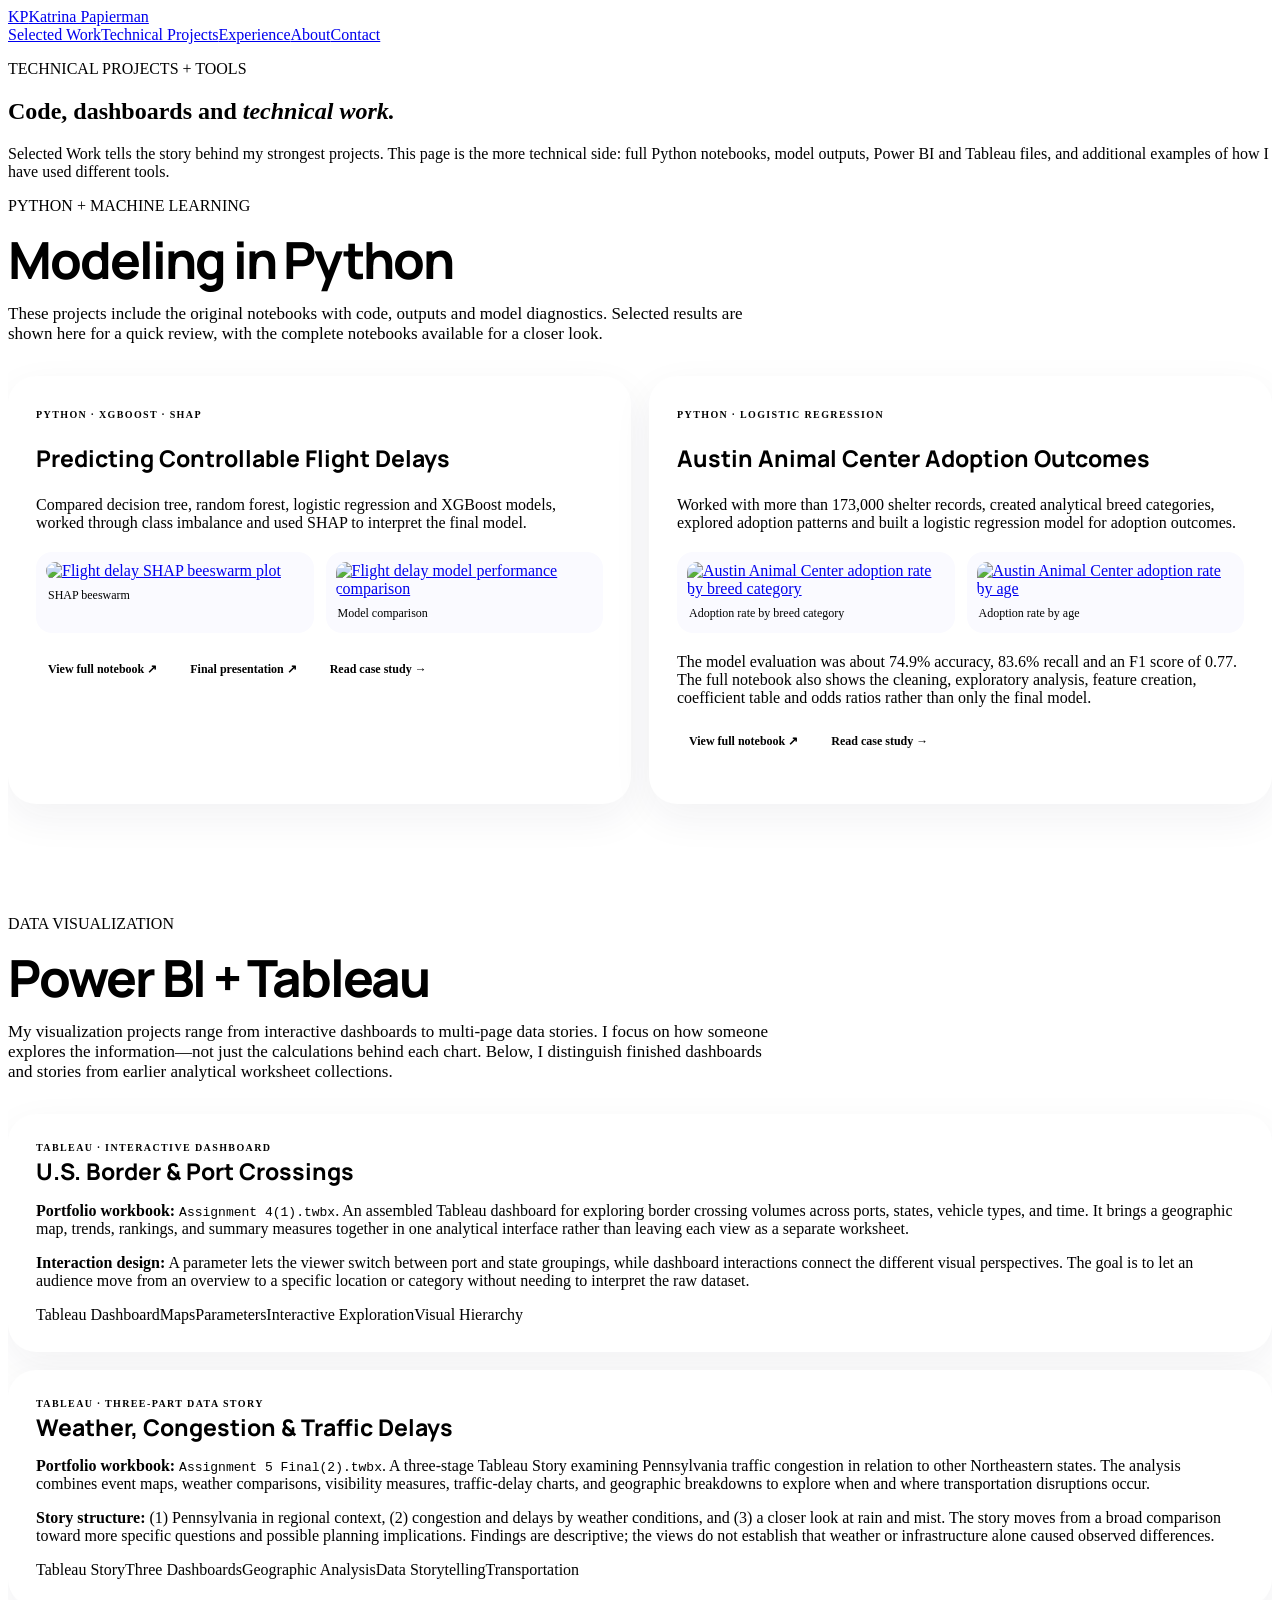
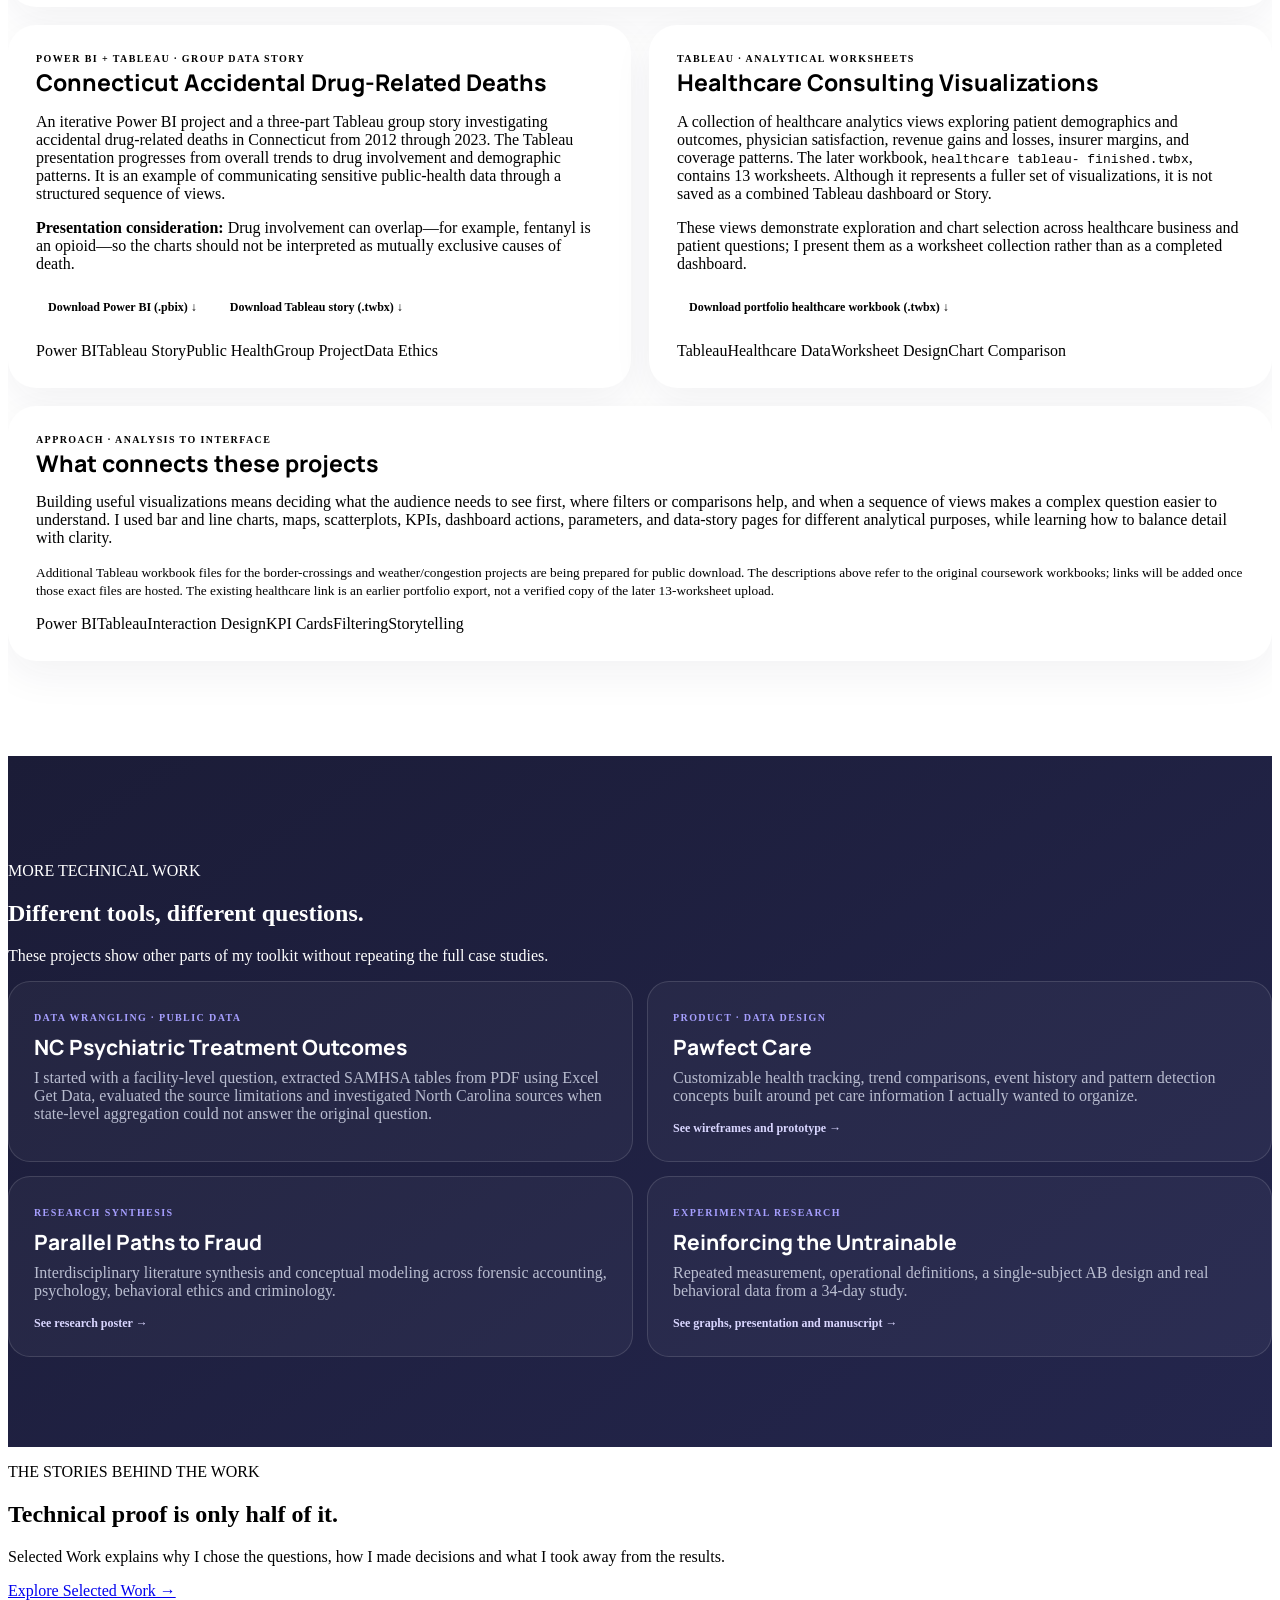
==== projects.html @ 0606dc3f "Expand Tableau project portfolio with accurate dashboard and story descriptions" ====
<!doctype html><html lang="en"><head><meta charset="utf-8"><meta name="viewport" content="width=device-width,initial-scale=1"><meta name="description" content="Technical projects, dashboards, notebooks and project artifacts by Katrina Papierman."><title>Technical Projects &amp; Tools | Katrina Papierman</title><link rel="preconnect" href="https://fonts.googleapis.com"><link rel="preconnect" href="https://fonts.gstatic.com" crossorigin><link href="https://fonts.googleapis.com/css2?family=DM+Sans:wght@400;500;600;700&family=Manrope:wght@500;600;700;800&display=swap" rel="stylesheet"><link rel="stylesheet" href="styles.css"><style>html,body{max-width:100%;overflow-x:hidden}.tool-showcase{padding:0 0 95px}.tool-intro{max-width:780px;margin-bottom:32px}.tool-intro h2{font:750 clamp(34px,4vw,52px)/1.1 'Manrope';letter-spacing:-.04em;margin:0 0 15px}.tool-intro>p:last-child{color:var(--muted);font-size:17px}.dashboard-grid,.code-grid{display:grid;grid-template-columns:repeat(2,minmax(0,1fr));gap:18px}.dashboard-project,.code-card{min-width:0;border:1px solid var(--line);border-radius:28px;padding:28px;background:#fff;box-shadow:0 14px 40px rgba(32,35,68,.06)}.dashboard-project.wide{grid-column:1/-1}.dashboard-head{display:flex;flex-direction:column;gap:5px}.dashboard-head span,.code-card>span{font-size:10px;letter-spacing:.14em;font-weight:800;color:var(--purple)}.dashboard-head b,.code-card h3{font:750 23px/1.2 'Manrope'}.dashboard-project>p,.code-card>p{color:var(--muted)}.source-links{display:flex;flex-wrap:wrap;gap:9px;margin:18px 0}.source-links a{font-size:12px;font-weight:700;text-decoration:none;color:var(--purple-dark);background:var(--lav);padding:9px 12px;border-radius:10px}.notebook-gallery{display:grid;grid-template-columns:repeat(2,minmax(0,1fr));gap:12px;margin:20px 0}.notebook-gallery figure{margin:0;border:1px solid var(--line);border-radius:16px;padding:10px;background:#fafaff;min-width:0}.notebook-gallery img{width:100%;height:auto;display:block;border-radius:10px}.notebook-gallery figcaption{font-size:12px;color:var(--muted);padding:8px 2px 2px}.projects-band{background:linear-gradient(145deg,#1b1c37,#24264d);color:white;padding:90px 0}.proof-grid{display:grid;grid-template-columns:repeat(2,minmax(0,1fr));gap:14px}.proof-card{display:block;color:white;text-decoration:none;border:1px solid rgba(255,255,255,.13);background:rgba(255,255,255,.04);border-radius:22px;padding:25px;transition:.2s}.proof-card:hover{transform:translateY(-3px);background:rgba(255,255,255,.07)}.proof-card>span{font-size:10px;letter-spacing:.14em;font-weight:800;color:#a69fff}.proof-card h3{font:750 21px 'Manrope';margin:8px 0}.proof-card p{color:#b9bdd0;margin:0 0 13px}.proof-card b{font-size:12px;color:#d9d6ff}@media(max-width:850px){.dashboard-grid,.code-grid,.proof-grid,.notebook-gallery{grid-template-columns:1fr}.dashboard-project.wide{grid-column:auto}}</style></head><body><header class="nav-wrap"><nav class="nav container"><a class="brand name-brand" href="index.html"><span class="brand-mark">KP</span><span class="brand-name">Katrina Papierman</span></a><div class="nav-links"><a href="work.html">Selected Work</a><a href="projects.html">Technical Projects</a><a href="experience.html">Experience</a><a href="index.html#about">About</a><a href="index.html#contact">Contact</a></div></nav></header><main><section class="page-hero container"><p class="eyebrow">TECHNICAL PROJECTS + TOOLS</p><h1>Code, dashboards and <em>technical work.</em></h1><p>Selected Work tells the story behind my strongest projects. This page is the more technical side: full Python notebooks, model outputs, Power BI and Tableau files, and additional examples of how I have used different tools.</p></section>
<section class="tool-showcase container"><div class="tool-intro"><p class="eyebrow">PYTHON + MACHINE LEARNING</p><h2>Modeling in Python</h2><p>These projects include the original notebooks with code, outputs and model diagnostics. Selected results are shown here for a quick review, with the complete notebooks available for a closer look.</p></div><div class="code-grid"><article class="code-card"><span>PYTHON · XGBOOST · SHAP</span><h3>Predicting Controllable Flight Delays</h3><p>Compared decision tree, random forest, logistic regression and XGBoost models, worked through class imbalance and used SHAP to interpret the final model.</p><div class="notebook-gallery"><figure><a href="assets/flight/flight-cell-68.png" target="_blank"><img src="assets/flight/flight-cell-68.png" alt="Flight delay SHAP beeswarm plot"></a><figcaption>SHAP beeswarm</figcaption></figure><figure><a href="assets/flight/flight-cell-60.png" target="_blank"><img src="assets/flight/flight-cell-60.png" alt="Flight delay model performance comparison"></a><figcaption>Model comparison</figcaption></figure></div><div class="source-links"><a href="https://github.com/kpapierman/kpapierman.github.io/blob/main/projects/notebooks/flight-delay-project.ipynb" target="_blank" rel="noopener">View full notebook ↗</a><a href="projects/reports/flight-delays-final-presentation.pdf" target="_blank">Final presentation ↗</a><a href="work.html#flight">Read case study →</a></div></article><article class="code-card"><span>PYTHON · LOGISTIC REGRESSION</span><h3>Austin Animal Center Adoption Outcomes</h3><p>Worked with more than 173,000 shelter records, created analytical breed categories, explored adoption patterns and built a logistic regression model for adoption outcomes.</p><div class="notebook-gallery"><figure><a href="assets/austin/austin-cell-35.png" target="_blank"><img src="assets/austin/austin-cell-35.png" alt="Austin Animal Center adoption rate by breed category"></a><figcaption>Adoption rate by breed category</figcaption></figure><figure><a href="assets/austin/austin-cell-41.png" target="_blank"><img src="assets/austin/austin-cell-41.png" alt="Austin Animal Center adoption rate by age"></a><figcaption>Adoption rate by age</figcaption></figure></div><p>The model evaluation was about 74.9% accuracy, 83.6% recall and an F1 score of 0.77. The full notebook also shows the cleaning, exploratory analysis, feature creation, coefficient table and odds ratios rather than only the final model.</p><div class="source-links"><a href="https://github.com/kpapierman/kpapierman.github.io/blob/main/projects/notebooks/austin-animal-center-adoption-outcomes.ipynb" target="_blank" rel="noopener">View full notebook ↗</a><a href="work.html#animals">Read case study →</a></div></article></div></section>
<section class="tool-showcase container" id="visualization"><div class="tool-intro"><p class="eyebrow">DATA VISUALIZATION</p><h2>Power BI + Tableau</h2><p>My visualization projects range from interactive dashboards to multi-page data stories. I focus on how someone explores the information—not just the calculations behind each chart. Below, I distinguish finished dashboards and stories from earlier analytical worksheet collections.</p></div><div class="dashboard-grid">
<article class="dashboard-project wide" id="border-crossings"><div class="dashboard-head"><span>TABLEAU · INTERACTIVE DASHBOARD</span><b>U.S. Border &amp; Port Crossings</b></div><p><strong>Portfolio workbook:</strong> <code>Assignment 4(1).twbx</code>. An assembled Tableau dashboard for exploring border crossing volumes across ports, states, vehicle types, and time. It brings a geographic map, trends, rankings, and summary measures together in one analytical interface rather than leaving each view as a separate worksheet.</p><p><strong>Interaction design:</strong> A parameter lets the viewer switch between port and state groupings, while dashboard interactions connect the different visual perspectives. The goal is to let an audience move from an overview to a specific location or category without needing to interpret the raw dataset.</p><div class="chips"><span>Tableau Dashboard</span><span>Maps</span><span>Parameters</span><span>Interactive Exploration</span><span>Visual Hierarchy</span></div></article>
<article class="dashboard-project wide" id="weather-congestion"><div class="dashboard-head"><span>TABLEAU · THREE-PART DATA STORY</span><b>Weather, Congestion &amp; Traffic Delays</b></div><p><strong>Portfolio workbook:</strong> <code>Assignment 5 Final(2).twbx</code>. A three-stage Tableau Story examining Pennsylvania traffic congestion in relation to other Northeastern states. The analysis combines event maps, weather comparisons, visibility measures, traffic-delay charts, and geographic breakdowns to explore when and where transportation disruptions occur.</p><p><strong>Story structure:</strong> (1) Pennsylvania in regional context, (2) congestion and delays by weather conditions, and (3) a closer look at rain and mist. The story moves from a broad comparison toward more specific questions and possible planning implications. Findings are descriptive; the views do not establish that weather or infrastructure alone caused observed differences.</p><div class="chips"><span>Tableau Story</span><span>Three Dashboards</span><span>Geographic Analysis</span><span>Data Storytelling</span><span>Transportation</span></div></article>
<article class="dashboard-project" id="connecticut-mortality"><div class="dashboard-head"><span>POWER BI + TABLEAU · GROUP DATA STORY</span><b>Connecticut Accidental Drug-Related Deaths</b></div><p>An iterative Power BI project and a three-part Tableau group story investigating accidental drug-related deaths in Connecticut from 2012 through 2023. The Tableau presentation progresses from overall trends to drug involvement and demographic patterns. It is an example of communicating sensitive public-health data through a structured sequence of views.</p><p><strong>Presentation consideration:</strong> Drug involvement can overlap—for example, fentanyl is an opioid—so the charts should not be interpreted as mutually exclusive causes of death.</p><div class="source-links"><a href="projects/dashboards/connecticut-drug-mortality-powerbi.pbix" download>Download Power BI (.pbix) ↓</a><a href="projects/dashboards/connecticut-drug-mortality-tableau.twbx" download>Download Tableau story (.twbx) ↓</a></div><div class="chips"><span>Power BI</span><span>Tableau Story</span><span>Public Health</span><span>Group Project</span><span>Data Ethics</span></div></article>
<article class="dashboard-project" id="healthcare-visualizations"><div class="dashboard-head"><span>TABLEAU · ANALYTICAL WORKSHEETS</span><b>Healthcare Consulting Visualizations</b></div><p>A collection of healthcare analytics views exploring patient demographics and outcomes, physician satisfaction, revenue gains and losses, insurer margins, and coverage patterns. The later workbook, <code>healthcare tableau- finished.twbx</code>, contains 13 worksheets. Although it represents a fuller set of visualizations, it is not saved as a combined Tableau dashboard or Story.</p><p>These views demonstrate exploration and chart selection across healthcare business and patient questions; I present them as a worksheet collection rather than as a completed dashboard.</p><div class="source-links"><a href="projects/dashboards/healthcare-consulting-tableau.twbx" download>Download portfolio healthcare workbook (.twbx) ↓</a></div><div class="chips"><span>Tableau</span><span>Healthcare Data</span><span>Worksheet Design</span><span>Chart Comparison</span></div></article>
<article class="dashboard-project wide"><div class="dashboard-head"><span>APPROACH · ANALYSIS TO INTERFACE</span><b>What connects these projects</b></div><p>Building useful visualizations means deciding what the audience needs to see first, where filters or comparisons help, and when a sequence of views makes a complex question easier to understand. I used bar and line charts, maps, scatterplots, KPIs, dashboard actions, parameters, and data-story pages for different analytical purposes, while learning how to balance detail with clarity.</p><p><small>Additional Tableau workbook files for the border-crossings and weather/congestion projects are being prepared for public download. The descriptions above refer to the original coursework workbooks; links will be added once those exact files are hosted. The existing healthcare link is an earlier portfolio export, not a verified copy of the later 13-worksheet upload.</small></p><div class="chips"><span>Power BI</span><span>Tableau</span><span>Interaction Design</span><span>KPI Cards</span><span>Filtering</span><span>Storytelling</span></div></article></div></section>
<section class="projects-band"><div class="container"><div class="section-heading light"><div><p class="eyebrow">MORE TECHNICAL WORK</p><h2>Different tools, different questions.</h2></div><p>These projects show other parts of my toolkit without repeating the full case studies.</p></div><div class="proof-grid"><article class="proof-card"><span>DATA WRANGLING · PUBLIC DATA</span><h3>NC Psychiatric Treatment Outcomes</h3><p>I started with a facility-level question, extracted SAMHSA tables from PDF using Excel Get Data, evaluated the source limitations and investigated North Carolina sources when state-level aggregation could not answer the original question.</p></article><a href="work.html#pawfect" class="proof-card"><span>PRODUCT · DATA DESIGN</span><h3>Pawfect Care</h3><p>Customizable health tracking, trend comparisons, event history and pattern detection concepts built around pet care information I actually wanted to organize.</p><b>See wireframes and prototype →</b></a><a href="work.html#fraud" class="proof-card"><span>RESEARCH SYNTHESIS</span><h3>Parallel Paths to Fraud</h3><p>Interdisciplinary literature synthesis and conceptual modeling across forensic accounting, psychology, behavioral ethics and criminology.</p><b>See research poster →</b></a><a href="work.html#cat" class="proof-card"><span>EXPERIMENTAL RESEARCH</span><h3>Reinforcing the Untrainable</h3><p>Repeated measurement, operational definitions, a single-subject AB design and real behavioral data from a 34-day study.</p><b>See graphs, presentation and manuscript →</b></a></div></div></section>
<section class="section container"><div class="section-heading"><div><p class="eyebrow">THE STORIES BEHIND THE WORK</p><h2>Technical proof is only half of it.</h2></div><p>Selected Work explains why I chose the questions, how I made decisions and what I took away from the results.</p></div><div class="center-action"><a class="button primary" href="work.html">Explore Selected Work →</a></div></section></main><footer><div class="container"><span>© 2026 Katrina Papierman</span><span><a href="index.html">Home</a> · <a href="work.html">Selected Work</a> · <a href="experience.html">Experience</a></span></div></footer></body></html>
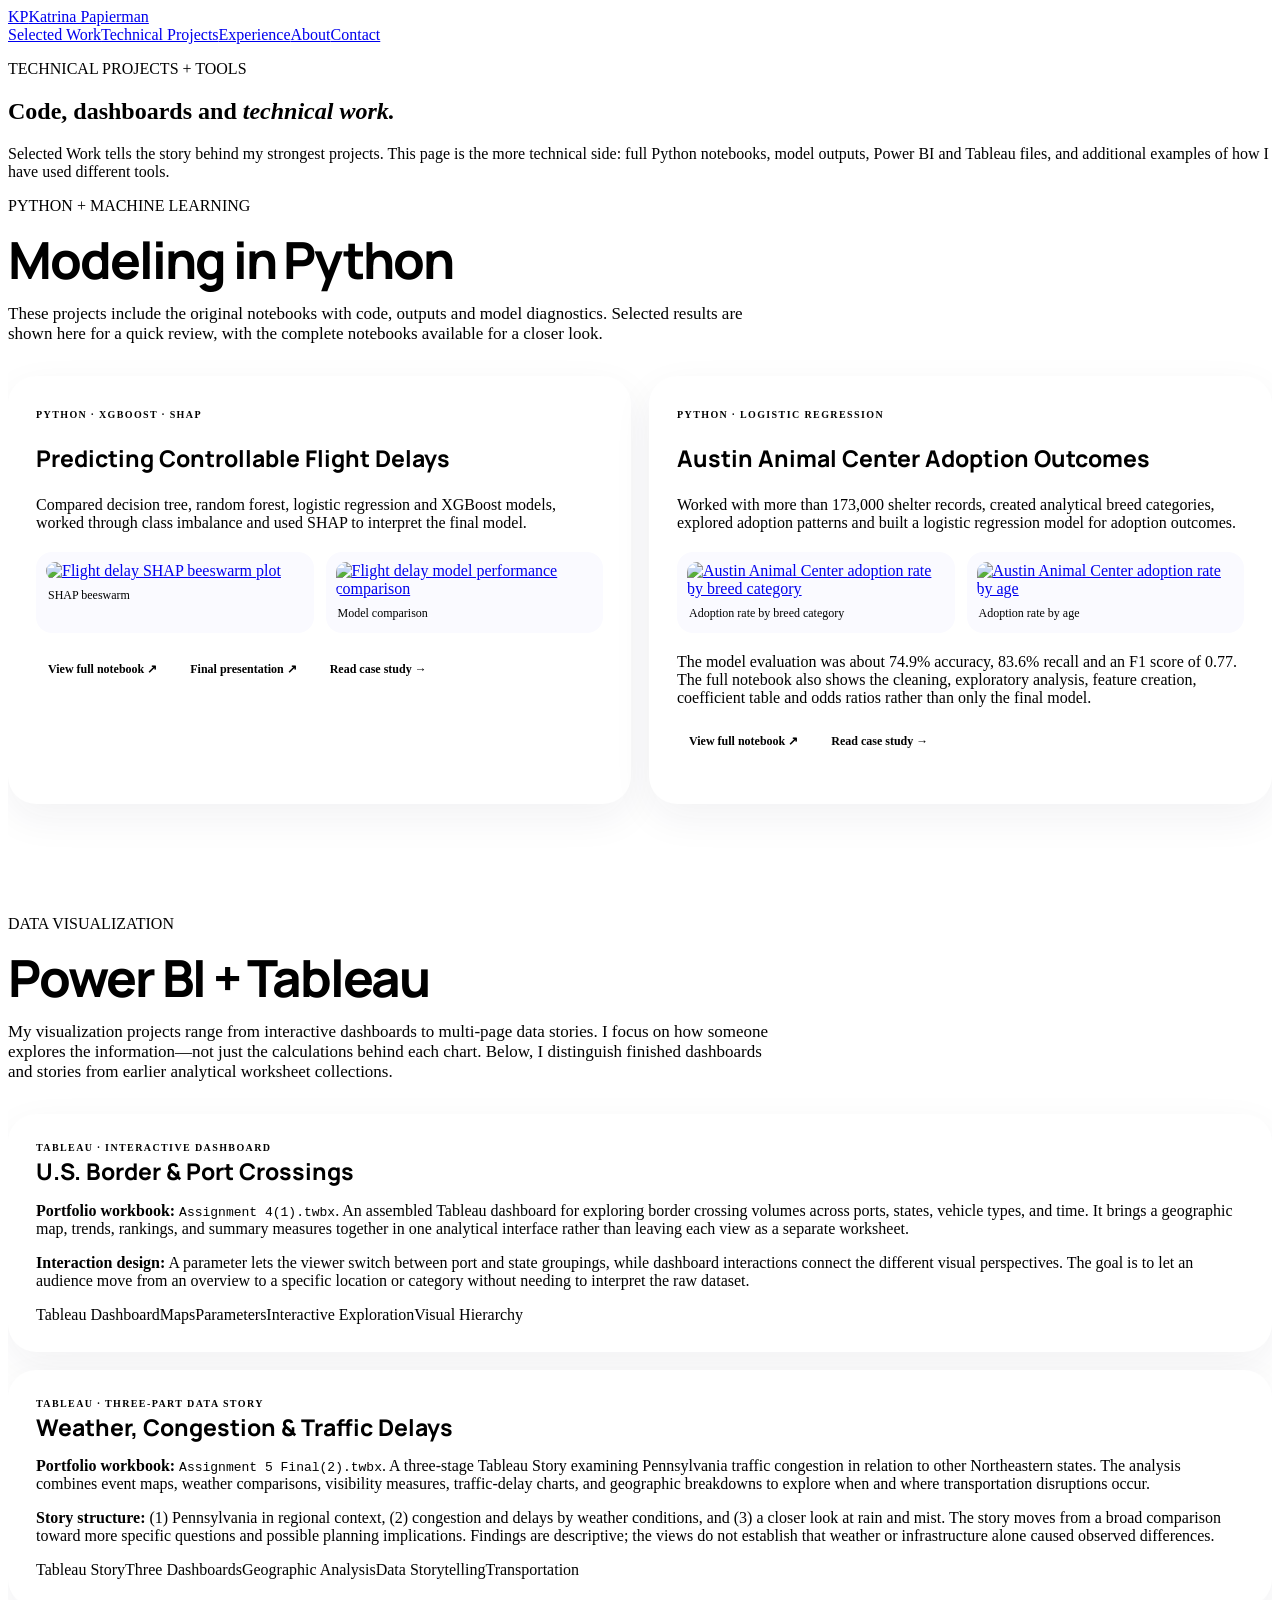
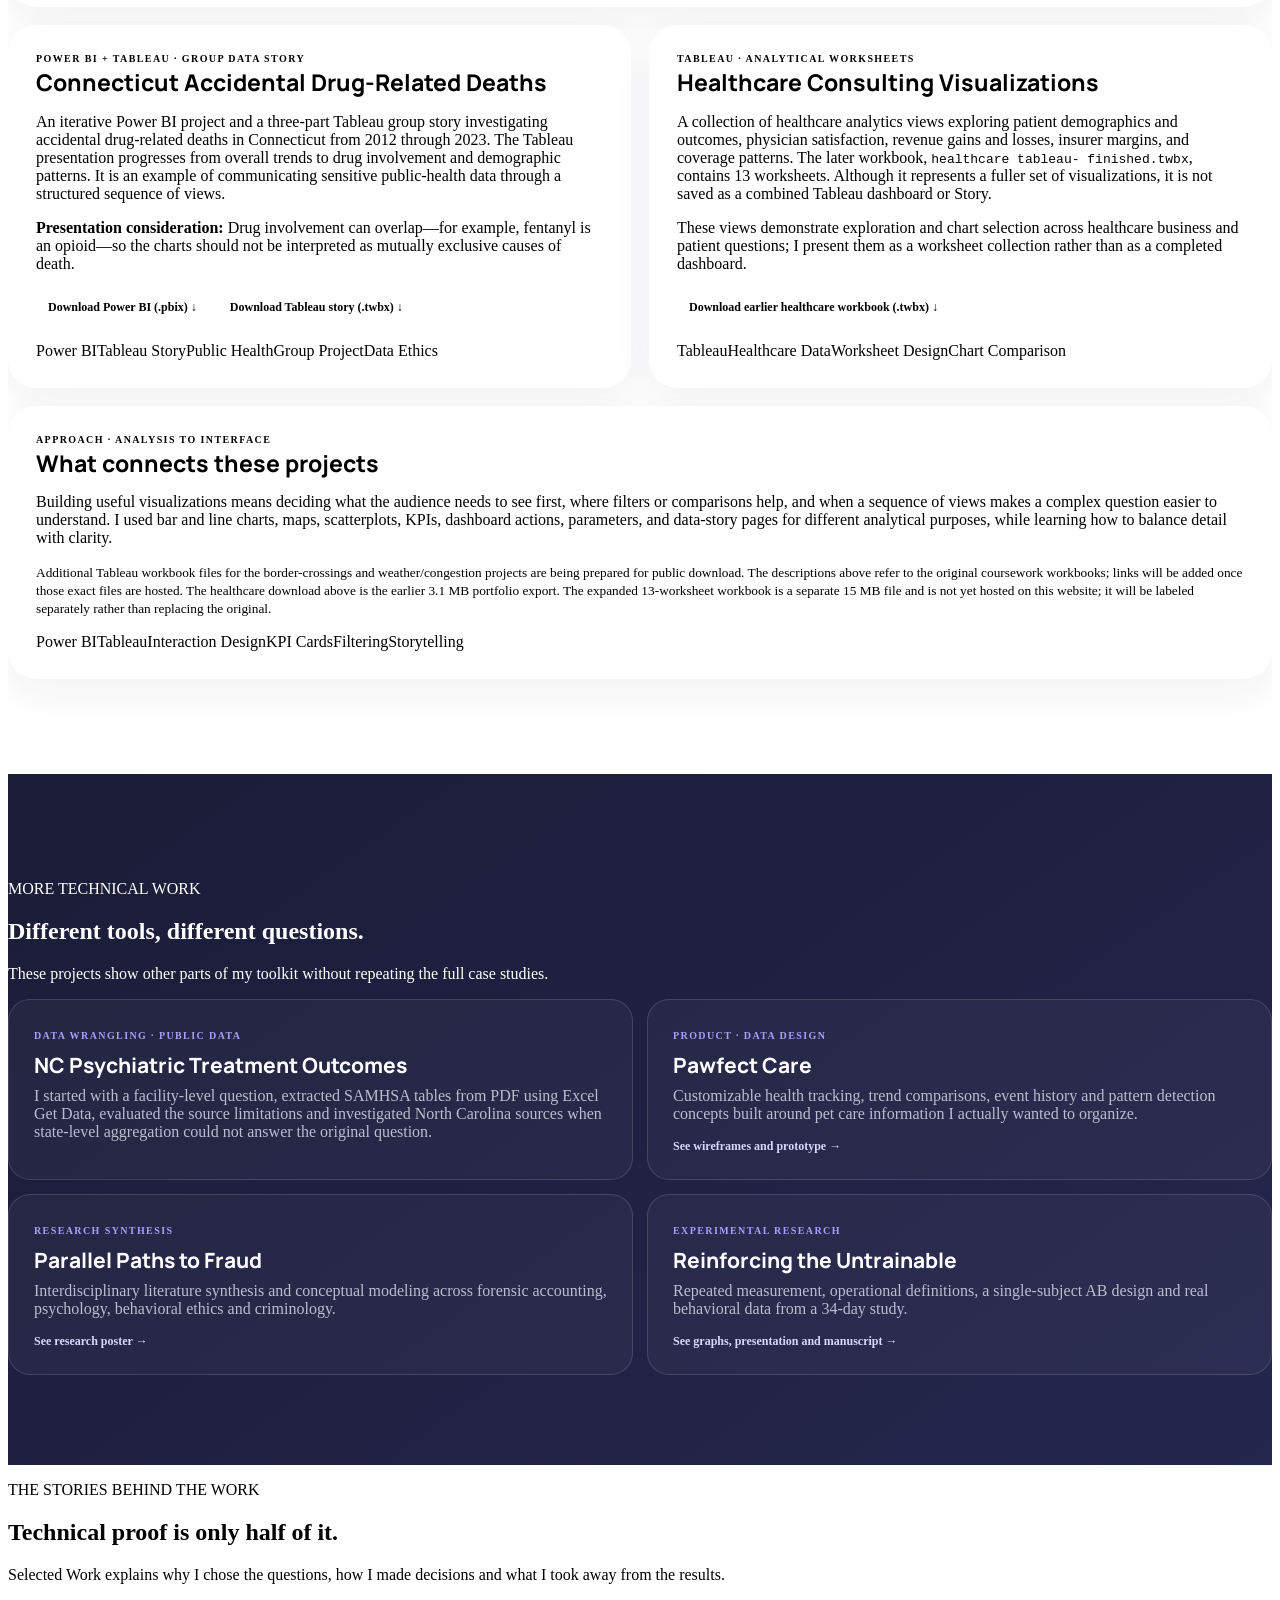
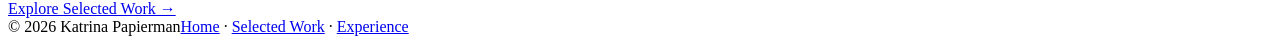
==== commit 613c428f: "Clarify existing and expanded healthcare workbook versions" ====
--- a/projects.html
+++ b/projects.html
@@ -4,7 +4,7 @@
 <article class="dashboard-project wide" id="border-crossings"><div class="dashboard-head"><span>TABLEAU · INTERACTIVE DASHBOARD</span><b>U.S. Border &amp; Port Crossings</b></div><p><strong>Portfolio workbook:</strong> <code>Assignment 4(1).twbx</code>. An assembled Tableau dashboard for exploring border crossing volumes across ports, states, vehicle types, and time. It brings a geographic map, trends, rankings, and summary measures together in one analytical interface rather than leaving each view as a separate worksheet.</p><p><strong>Interaction design:</strong> A parameter lets the viewer switch between port and state groupings, while dashboard interactions connect the different visual perspectives. The goal is to let an audience move from an overview to a specific location or category without needing to interpret the raw dataset.</p><div class="chips"><span>Tableau Dashboard</span><span>Maps</span><span>Parameters</span><span>Interactive Exploration</span><span>Visual Hierarchy</span></div></article>
 <article class="dashboard-project wide" id="weather-congestion"><div class="dashboard-head"><span>TABLEAU · THREE-PART DATA STORY</span><b>Weather, Congestion &amp; Traffic Delays</b></div><p><strong>Portfolio workbook:</strong> <code>Assignment 5 Final(2).twbx</code>. A three-stage Tableau Story examining Pennsylvania traffic congestion in relation to other Northeastern states. The analysis combines event maps, weather comparisons, visibility measures, traffic-delay charts, and geographic breakdowns to explore when and where transportation disruptions occur.</p><p><strong>Story structure:</strong> (1) Pennsylvania in regional context, (2) congestion and delays by weather conditions, and (3) a closer look at rain and mist. The story moves from a broad comparison toward more specific questions and possible planning implications. Findings are descriptive; the views do not establish that weather or infrastructure alone caused observed differences.</p><div class="chips"><span>Tableau Story</span><span>Three Dashboards</span><span>Geographic Analysis</span><span>Data Storytelling</span><span>Transportation</span></div></article>
 <article class="dashboard-project" id="connecticut-mortality"><div class="dashboard-head"><span>POWER BI + TABLEAU · GROUP DATA STORY</span><b>Connecticut Accidental Drug-Related Deaths</b></div><p>An iterative Power BI project and a three-part Tableau group story investigating accidental drug-related deaths in Connecticut from 2012 through 2023. The Tableau presentation progresses from overall trends to drug involvement and demographic patterns. It is an example of communicating sensitive public-health data through a structured sequence of views.</p><p><strong>Presentation consideration:</strong> Drug involvement can overlap—for example, fentanyl is an opioid—so the charts should not be interpreted as mutually exclusive causes of death.</p><div class="source-links"><a href="projects/dashboards/connecticut-drug-mortality-powerbi.pbix" download>Download Power BI (.pbix) ↓</a><a href="projects/dashboards/connecticut-drug-mortality-tableau.twbx" download>Download Tableau story (.twbx) ↓</a></div><div class="chips"><span>Power BI</span><span>Tableau Story</span><span>Public Health</span><span>Group Project</span><span>Data Ethics</span></div></article>
-<article class="dashboard-project" id="healthcare-visualizations"><div class="dashboard-head"><span>TABLEAU · ANALYTICAL WORKSHEETS</span><b>Healthcare Consulting Visualizations</b></div><p>A collection of healthcare analytics views exploring patient demographics and outcomes, physician satisfaction, revenue gains and losses, insurer margins, and coverage patterns. The later workbook, <code>healthcare tableau- finished.twbx</code>, contains 13 worksheets. Although it represents a fuller set of visualizations, it is not saved as a combined Tableau dashboard or Story.</p><p>These views demonstrate exploration and chart selection across healthcare business and patient questions; I present them as a worksheet collection rather than as a completed dashboard.</p><div class="source-links"><a href="projects/dashboards/healthcare-consulting-tableau.twbx" download>Download portfolio healthcare workbook (.twbx) ↓</a></div><div class="chips"><span>Tableau</span><span>Healthcare Data</span><span>Worksheet Design</span><span>Chart Comparison</span></div></article>
-<article class="dashboard-project wide"><div class="dashboard-head"><span>APPROACH · ANALYSIS TO INTERFACE</span><b>What connects these projects</b></div><p>Building useful visualizations means deciding what the audience needs to see first, where filters or comparisons help, and when a sequence of views makes a complex question easier to understand. I used bar and line charts, maps, scatterplots, KPIs, dashboard actions, parameters, and data-story pages for different analytical purposes, while learning how to balance detail with clarity.</p><p><small>Additional Tableau workbook files for the border-crossings and weather/congestion projects are being prepared for public download. The descriptions above refer to the original coursework workbooks; links will be added once those exact files are hosted. The existing healthcare link is an earlier portfolio export, not a verified copy of the later 13-worksheet upload.</small></p><div class="chips"><span>Power BI</span><span>Tableau</span><span>Interaction Design</span><span>KPI Cards</span><span>Filtering</span><span>Storytelling</span></div></article></div></section>
+<article class="dashboard-project" id="healthcare-visualizations"><div class="dashboard-head"><span>TABLEAU · ANALYTICAL WORKSHEETS</span><b>Healthcare Consulting Visualizations</b></div><p>A collection of healthcare analytics views exploring patient demographics and outcomes, physician satisfaction, revenue gains and losses, insurer margins, and coverage patterns. The later workbook, <code>healthcare tableau- finished.twbx</code>, contains 13 worksheets. Although it represents a fuller set of visualizations, it is not saved as a combined Tableau dashboard or Story.</p><p>These views demonstrate exploration and chart selection across healthcare business and patient questions; I present them as a worksheet collection rather than as a completed dashboard.</p><div class="source-links"><a href="projects/dashboards/healthcare-consulting-tableau.twbx" download>Download earlier healthcare workbook (.twbx) ↓</a></div><div class="chips"><span>Tableau</span><span>Healthcare Data</span><span>Worksheet Design</span><span>Chart Comparison</span></div></article>
+<article class="dashboard-project wide"><div class="dashboard-head"><span>APPROACH · ANALYSIS TO INTERFACE</span><b>What connects these projects</b></div><p>Building useful visualizations means deciding what the audience needs to see first, where filters or comparisons help, and when a sequence of views makes a complex question easier to understand. I used bar and line charts, maps, scatterplots, KPIs, dashboard actions, parameters, and data-story pages for different analytical purposes, while learning how to balance detail with clarity.</p><p><small>Additional Tableau workbook files for the border-crossings and weather/congestion projects are being prepared for public download. The descriptions above refer to the original coursework workbooks; links will be added once those exact files are hosted. The healthcare download above is the earlier 3.1 MB portfolio export. The expanded 13-worksheet workbook is a separate 15 MB file and is not yet hosted on this website; it will be labeled separately rather than replacing the original.</small></p><div class="chips"><span>Power BI</span><span>Tableau</span><span>Interaction Design</span><span>KPI Cards</span><span>Filtering</span><span>Storytelling</span></div></article></div></section>
 <section class="projects-band"><div class="container"><div class="section-heading light"><div><p class="eyebrow">MORE TECHNICAL WORK</p><h2>Different tools, different questions.</h2></div><p>These projects show other parts of my toolkit without repeating the full case studies.</p></div><div class="proof-grid"><article class="proof-card"><span>DATA WRANGLING · PUBLIC DATA</span><h3>NC Psychiatric Treatment Outcomes</h3><p>I started with a facility-level question, extracted SAMHSA tables from PDF using Excel Get Data, evaluated the source limitations and investigated North Carolina sources when state-level aggregation could not answer the original question.</p></article><a href="work.html#pawfect" class="proof-card"><span>PRODUCT · DATA DESIGN</span><h3>Pawfect Care</h3><p>Customizable health tracking, trend comparisons, event history and pattern detection concepts built around pet care information I actually wanted to organize.</p><b>See wireframes and prototype →</b></a><a href="work.html#fraud" class="proof-card"><span>RESEARCH SYNTHESIS</span><h3>Parallel Paths to Fraud</h3><p>Interdisciplinary literature synthesis and conceptual modeling across forensic accounting, psychology, behavioral ethics and criminology.</p><b>See research poster →</b></a><a href="work.html#cat" class="proof-card"><span>EXPERIMENTAL RESEARCH</span><h3>Reinforcing the Untrainable</h3><p>Repeated measurement, operational definitions, a single-subject AB design and real behavioral data from a 34-day study.</p><b>See graphs, presentation and manuscript →</b></a></div></div></section>
 <section class="section container"><div class="section-heading"><div><p class="eyebrow">THE STORIES BEHIND THE WORK</p><h2>Technical proof is only half of it.</h2></div><p>Selected Work explains why I chose the questions, how I made decisions and what I took away from the results.</p></div><div class="center-action"><a class="button primary" href="work.html">Explore Selected Work →</a></div></section></main><footer><div class="container"><span>© 2026 Katrina Papierman</span><span><a href="index.html">Home</a> · <a href="work.html">Selected Work</a> · <a href="experience.html">Experience</a></span></div></footer></body></html>
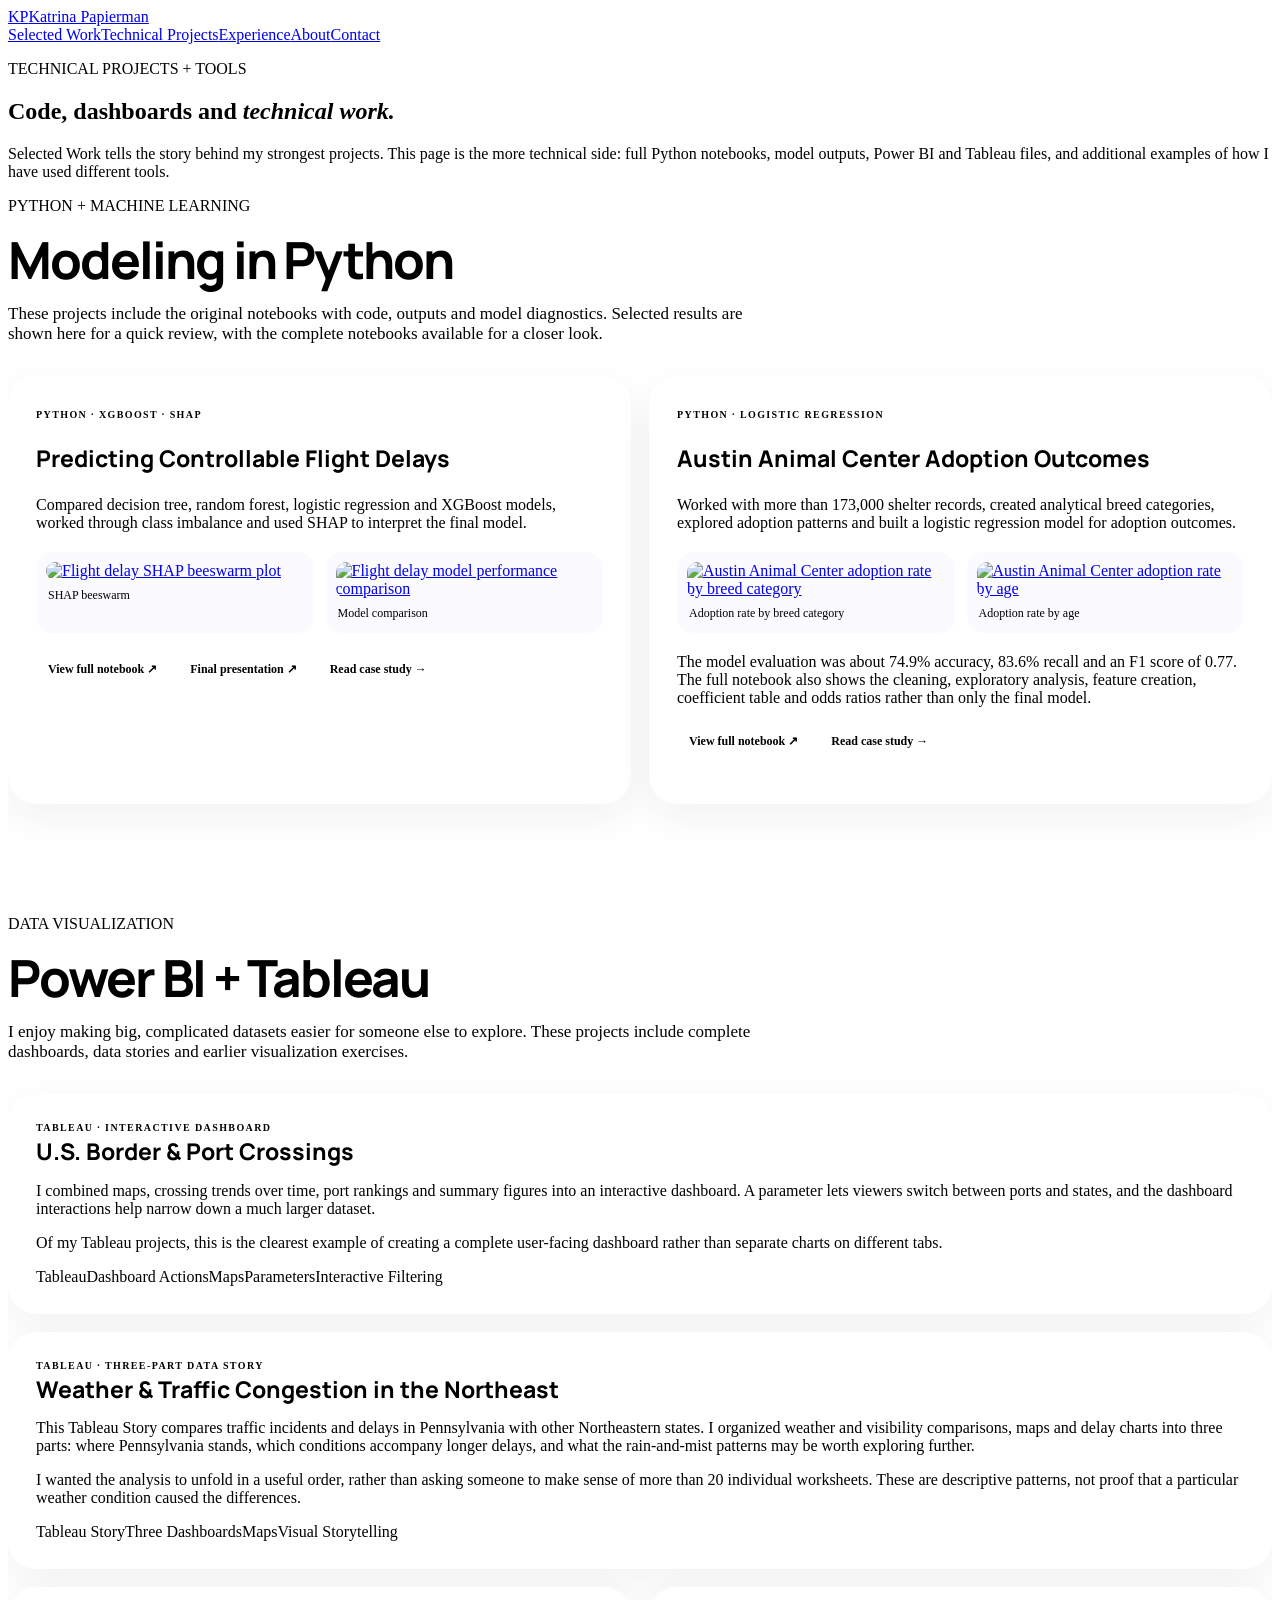
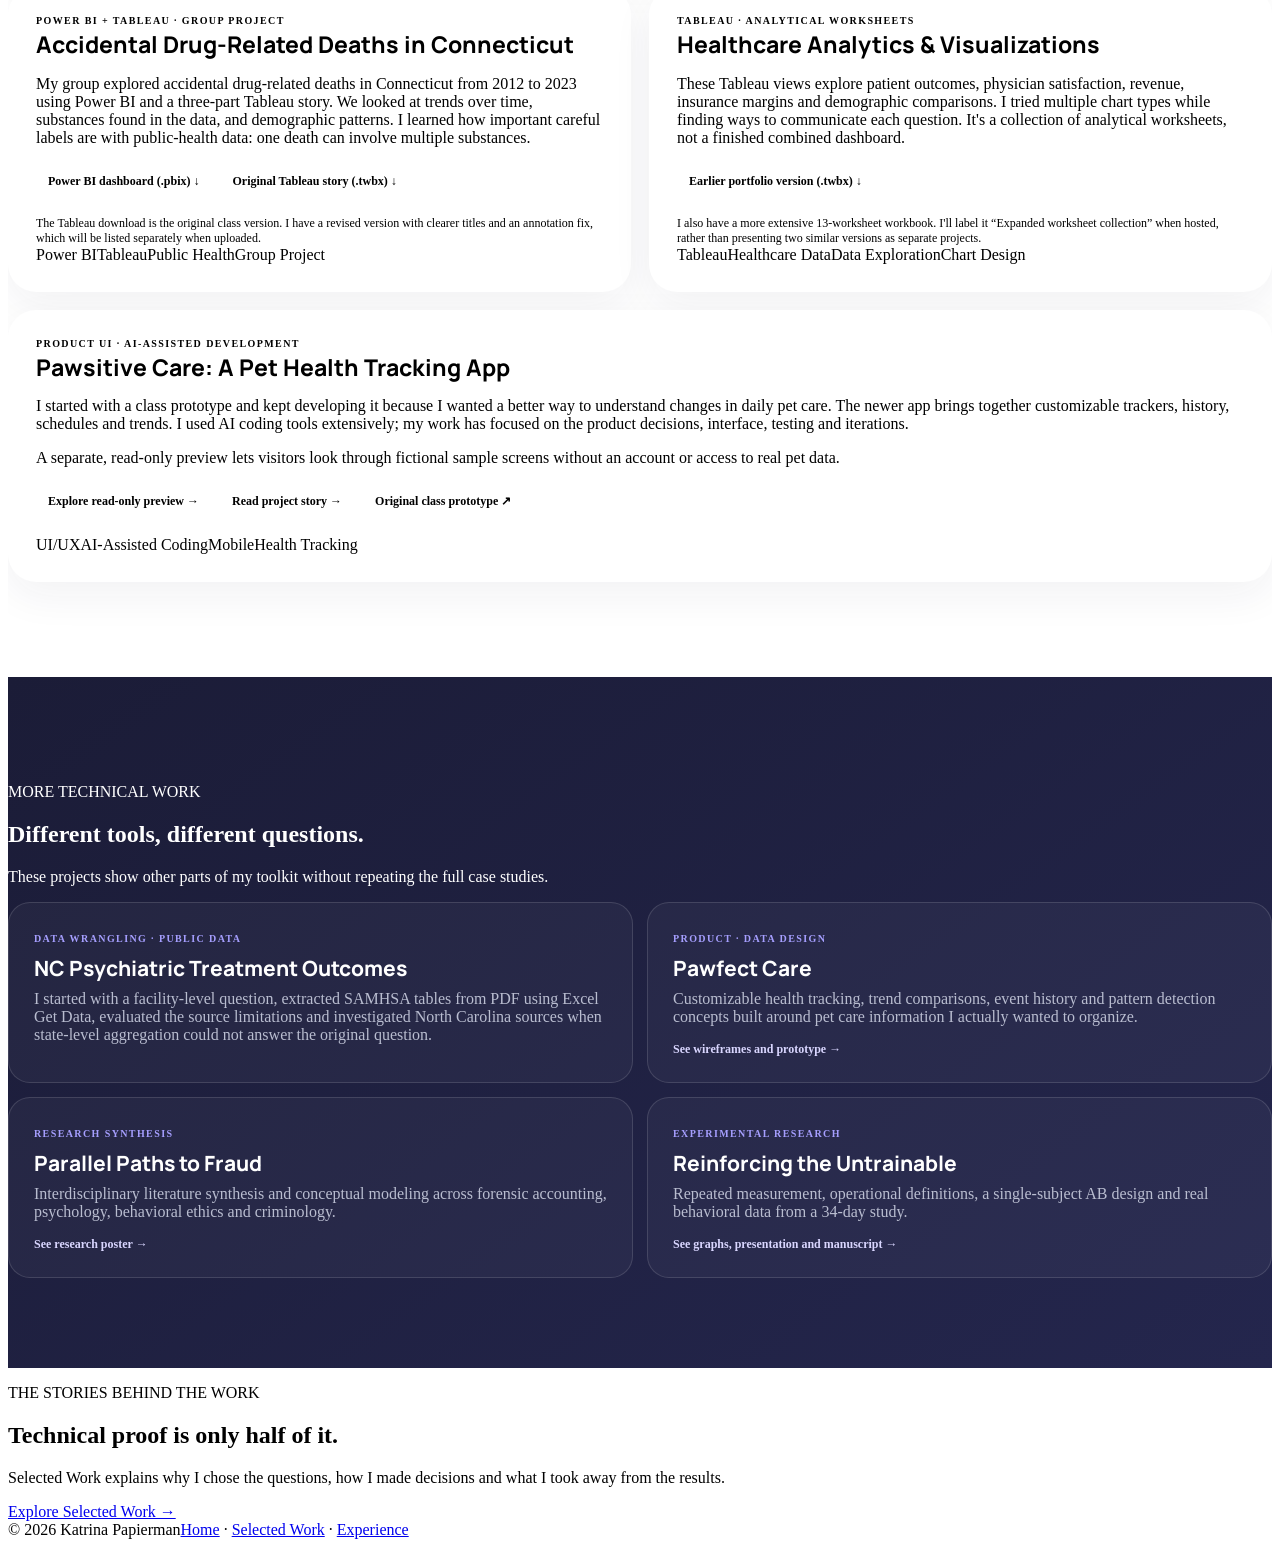
==== commit 45344cd6: "Rewrite Tableau project descriptions and use verified portfolio links" ====
--- a/projects.html
+++ b/projects.html
@@ -1,10 +1,13 @@
-<!doctype html><html lang="en"><head><meta charset="utf-8"><meta name="viewport" content="width=device-width,initial-scale=1"><meta name="description" content="Technical projects, dashboards, notebooks and project artifacts by Katrina Papierman."><title>Technical Projects &amp; Tools | Katrina Papierman</title><link rel="preconnect" href="https://fonts.googleapis.com"><link rel="preconnect" href="https://fonts.gstatic.com" crossorigin><link href="https://fonts.googleapis.com/css2?family=DM+Sans:wght@400;500;600;700&family=Manrope:wght@500;600;700;800&display=swap" rel="stylesheet"><link rel="stylesheet" href="styles.css"><style>html,body{max-width:100%;overflow-x:hidden}.tool-showcase{padding:0 0 95px}.tool-intro{max-width:780px;margin-bottom:32px}.tool-intro h2{font:750 clamp(34px,4vw,52px)/1.1 'Manrope';letter-spacing:-.04em;margin:0 0 15px}.tool-intro>p:last-child{color:var(--muted);font-size:17px}.dashboard-grid,.code-grid{display:grid;grid-template-columns:repeat(2,minmax(0,1fr));gap:18px}.dashboard-project,.code-card{min-width:0;border:1px solid var(--line);border-radius:28px;padding:28px;background:#fff;box-shadow:0 14px 40px rgba(32,35,68,.06)}.dashboard-project.wide{grid-column:1/-1}.dashboard-head{display:flex;flex-direction:column;gap:5px}.dashboard-head span,.code-card>span{font-size:10px;letter-spacing:.14em;font-weight:800;color:var(--purple)}.dashboard-head b,.code-card h3{font:750 23px/1.2 'Manrope'}.dashboard-project>p,.code-card>p{color:var(--muted)}.source-links{display:flex;flex-wrap:wrap;gap:9px;margin:18px 0}.source-links a{font-size:12px;font-weight:700;text-decoration:none;color:var(--purple-dark);background:var(--lav);padding:9px 12px;border-radius:10px}.notebook-gallery{display:grid;grid-template-columns:repeat(2,minmax(0,1fr));gap:12px;margin:20px 0}.notebook-gallery figure{margin:0;border:1px solid var(--line);border-radius:16px;padding:10px;background:#fafaff;min-width:0}.notebook-gallery img{width:100%;height:auto;display:block;border-radius:10px}.notebook-gallery figcaption{font-size:12px;color:var(--muted);padding:8px 2px 2px}.projects-band{background:linear-gradient(145deg,#1b1c37,#24264d);color:white;padding:90px 0}.proof-grid{display:grid;grid-template-columns:repeat(2,minmax(0,1fr));gap:14px}.proof-card{display:block;color:white;text-decoration:none;border:1px solid rgba(255,255,255,.13);background:rgba(255,255,255,.04);border-radius:22px;padding:25px;transition:.2s}.proof-card:hover{transform:translateY(-3px);background:rgba(255,255,255,.07)}.proof-card>span{font-size:10px;letter-spacing:.14em;font-weight:800;color:#a69fff}.proof-card h3{font:750 21px 'Manrope';margin:8px 0}.proof-card p{color:#b9bdd0;margin:0 0 13px}.proof-card b{font-size:12px;color:#d9d6ff}@media(max-width:850px){.dashboard-grid,.code-grid,.proof-grid,.notebook-gallery{grid-template-columns:1fr}.dashboard-project.wide{grid-column:auto}}</style></head><body><header class="nav-wrap"><nav class="nav container"><a class="brand name-brand" href="index.html"><span class="brand-mark">KP</span><span class="brand-name">Katrina Papierman</span></a><div class="nav-links"><a href="work.html">Selected Work</a><a href="projects.html">Technical Projects</a><a href="experience.html">Experience</a><a href="index.html#about">About</a><a href="index.html#contact">Contact</a></div></nav></header><main><section class="page-hero container"><p class="eyebrow">TECHNICAL PROJECTS + TOOLS</p><h1>Code, dashboards and <em>technical work.</em></h1><p>Selected Work tells the story behind my strongest projects. This page is the more technical side: full Python notebooks, model outputs, Power BI and Tableau files, and additional examples of how I have used different tools.</p></section>
+<!doctype html><html lang="en"><head><meta charset="utf-8"><meta name="viewport" content="width=device-width,initial-scale=1"><meta name="description" content="Technical projects, dashboards, notebooks and project artifacts by Katrina Papierman."><title>Technical Projects &amp; Tools | Katrina Papierman</title><link rel="preconnect" href="https://fonts.googleapis.com"><link rel="preconnect" href="https://fonts.gstatic.com" crossorigin><link href="https://fonts.googleapis.com/css2?family=DM+Sans:wght@400;500;600;700&family=Manrope:wght@500;600;700;800&display=swap" rel="stylesheet"><link rel="stylesheet" href="styles.css"><style>html,body{max-width:100%;overflow-x:hidden}.tool-showcase{padding:0 0 95px}.tool-intro{max-width:780px;margin-bottom:32px}.tool-intro h2{font:750 clamp(34px,4vw,52px)/1.1 'Manrope';letter-spacing:-.04em;margin:0 0 15px}.tool-intro>p:last-child{color:var(--muted);font-size:17px}.dashboard-grid,.code-grid{display:grid;grid-template-columns:repeat(2,minmax(0,1fr));gap:18px}.dashboard-project,.code-card{min-width:0;border:1px solid var(--line);border-radius:28px;padding:28px;background:#fff;box-shadow:0 14px 40px rgba(32,35,68,.06)}.dashboard-project.wide{grid-column:1/-1}.dashboard-head{display:flex;flex-direction:column;gap:5px}.dashboard-head span,.code-card>span{font-size:10px;letter-spacing:.14em;font-weight:800;color:var(--purple)}.dashboard-head b,.code-card h3{font:750 23px/1.2 'Manrope'}.dashboard-project>p,.code-card>p{color:var(--muted)}.dashboard-project .file-note{font-size:12px;margin:8px 0 0}.source-links{display:flex;flex-wrap:wrap;gap:9px;margin:18px 0}.source-links a{font-size:12px;font-weight:700;text-decoration:none;color:var(--purple-dark);background:var(--lav);padding:9px 12px;border-radius:10px}.notebook-gallery{display:grid;grid-template-columns:repeat(2,minmax(0,1fr));gap:12px;margin:20px 0}.notebook-gallery figure{margin:0;border:1px solid var(--line);border-radius:16px;padding:10px;background:#fafaff;min-width:0}.notebook-gallery img{width:100%;height:auto;display:block;border-radius:10px}.notebook-gallery figcaption{font-size:12px;color:var(--muted);padding:8px 2px 2px}.projects-band{background:linear-gradient(145deg,#1b1c37,#24264d);color:white;padding:90px 0}.proof-grid{display:grid;grid-template-columns:repeat(2,minmax(0,1fr));gap:14px}.proof-card{display:block;color:white;text-decoration:none;border:1px solid rgba(255,255,255,.13);background:rgba(255,255,255,.04);border-radius:22px;padding:25px;transition:.2s}.proof-card:hover{transform:translateY(-3px);background:rgba(255,255,255,.07)}.proof-card>span{font-size:10px;letter-spacing:.14em;font-weight:800;color:#a69fff}.proof-card h3{font:750 21px 'Manrope';margin:8px 0}.proof-card p{color:#b9bdd0;margin:0 0 13px}.proof-card b{font-size:12px;color:#d9d6ff}@media(max-width:850px){.dashboard-grid,.code-grid,.proof-grid,.notebook-gallery{grid-template-columns:1fr}.dashboard-project.wide{grid-column:auto}}</style></head><body><header class="nav-wrap"><nav class="nav container"><a class="brand name-brand" href="index.html"><span class="brand-mark">KP</span><span class="brand-name">Katrina Papierman</span></a><div class="nav-links"><a href="work.html">Selected Work</a><a href="projects.html">Technical Projects</a><a href="experience.html">Experience</a><a href="index.html#about">About</a><a href="index.html#contact">Contact</a></div></nav></header><main><section class="page-hero container"><p class="eyebrow">TECHNICAL PROJECTS + TOOLS</p><h1>Code, dashboards and <em>technical work.</em></h1><p>Selected Work tells the story behind my strongest projects. This page is the more technical side: full Python notebooks, model outputs, Power BI and Tableau files, and additional examples of how I have used different tools.</p></section>
 <section class="tool-showcase container"><div class="tool-intro"><p class="eyebrow">PYTHON + MACHINE LEARNING</p><h2>Modeling in Python</h2><p>These projects include the original notebooks with code, outputs and model diagnostics. Selected results are shown here for a quick review, with the complete notebooks available for a closer look.</p></div><div class="code-grid"><article class="code-card"><span>PYTHON · XGBOOST · SHAP</span><h3>Predicting Controllable Flight Delays</h3><p>Compared decision tree, random forest, logistic regression and XGBoost models, worked through class imbalance and used SHAP to interpret the final model.</p><div class="notebook-gallery"><figure><a href="assets/flight/flight-cell-68.png" target="_blank"><img src="assets/flight/flight-cell-68.png" alt="Flight delay SHAP beeswarm plot"></a><figcaption>SHAP beeswarm</figcaption></figure><figure><a href="assets/flight/flight-cell-60.png" target="_blank"><img src="assets/flight/flight-cell-60.png" alt="Flight delay model performance comparison"></a><figcaption>Model comparison</figcaption></figure></div><div class="source-links"><a href="https://github.com/kpapierman/kpapierman.github.io/blob/main/projects/notebooks/flight-delay-project.ipynb" target="_blank" rel="noopener">View full notebook ↗</a><a href="projects/reports/flight-delays-final-presentation.pdf" target="_blank">Final presentation ↗</a><a href="work.html#flight">Read case study →</a></div></article><article class="code-card"><span>PYTHON · LOGISTIC REGRESSION</span><h3>Austin Animal Center Adoption Outcomes</h3><p>Worked with more than 173,000 shelter records, created analytical breed categories, explored adoption patterns and built a logistic regression model for adoption outcomes.</p><div class="notebook-gallery"><figure><a href="assets/austin/austin-cell-35.png" target="_blank"><img src="assets/austin/austin-cell-35.png" alt="Austin Animal Center adoption rate by breed category"></a><figcaption>Adoption rate by breed category</figcaption></figure><figure><a href="assets/austin/austin-cell-41.png" target="_blank"><img src="assets/austin/austin-cell-41.png" alt="Austin Animal Center adoption rate by age"></a><figcaption>Adoption rate by age</figcaption></figure></div><p>The model evaluation was about 74.9% accuracy, 83.6% recall and an F1 score of 0.77. The full notebook also shows the cleaning, exploratory analysis, feature creation, coefficient table and odds ratios rather than only the final model.</p><div class="source-links"><a href="https://github.com/kpapierman/kpapierman.github.io/blob/main/projects/notebooks/austin-animal-center-adoption-outcomes.ipynb" target="_blank" rel="noopener">View full notebook ↗</a><a href="work.html#animals">Read case study →</a></div></article></div></section>
-<section class="tool-showcase container" id="visualization"><div class="tool-intro"><p class="eyebrow">DATA VISUALIZATION</p><h2>Power BI + Tableau</h2><p>My visualization projects range from interactive dashboards to multi-page data stories. I focus on how someone explores the information—not just the calculations behind each chart. Below, I distinguish finished dashboards and stories from earlier analytical worksheet collections.</p></div><div class="dashboard-grid">
-<article class="dashboard-project wide" id="border-crossings"><div class="dashboard-head"><span>TABLEAU · INTERACTIVE DASHBOARD</span><b>U.S. Border &amp; Port Crossings</b></div><p><strong>Portfolio workbook:</strong> <code>Assignment 4(1).twbx</code>. An assembled Tableau dashboard for exploring border crossing volumes across ports, states, vehicle types, and time. It brings a geographic map, trends, rankings, and summary measures together in one analytical interface rather than leaving each view as a separate worksheet.</p><p><strong>Interaction design:</strong> A parameter lets the viewer switch between port and state groupings, while dashboard interactions connect the different visual perspectives. The goal is to let an audience move from an overview to a specific location or category without needing to interpret the raw dataset.</p><div class="chips"><span>Tableau Dashboard</span><span>Maps</span><span>Parameters</span><span>Interactive Exploration</span><span>Visual Hierarchy</span></div></article>
-<article class="dashboard-project wide" id="weather-congestion"><div class="dashboard-head"><span>TABLEAU · THREE-PART DATA STORY</span><b>Weather, Congestion &amp; Traffic Delays</b></div><p><strong>Portfolio workbook:</strong> <code>Assignment 5 Final(2).twbx</code>. A three-stage Tableau Story examining Pennsylvania traffic congestion in relation to other Northeastern states. The analysis combines event maps, weather comparisons, visibility measures, traffic-delay charts, and geographic breakdowns to explore when and where transportation disruptions occur.</p><p><strong>Story structure:</strong> (1) Pennsylvania in regional context, (2) congestion and delays by weather conditions, and (3) a closer look at rain and mist. The story moves from a broad comparison toward more specific questions and possible planning implications. Findings are descriptive; the views do not establish that weather or infrastructure alone caused observed differences.</p><div class="chips"><span>Tableau Story</span><span>Three Dashboards</span><span>Geographic Analysis</span><span>Data Storytelling</span><span>Transportation</span></div></article>
-<article class="dashboard-project" id="connecticut-mortality"><div class="dashboard-head"><span>POWER BI + TABLEAU · GROUP DATA STORY</span><b>Connecticut Accidental Drug-Related Deaths</b></div><p>An iterative Power BI project and a three-part Tableau group story investigating accidental drug-related deaths in Connecticut from 2012 through 2023. The Tableau presentation progresses from overall trends to drug involvement and demographic patterns. It is an example of communicating sensitive public-health data through a structured sequence of views.</p><p><strong>Presentation consideration:</strong> Drug involvement can overlap—for example, fentanyl is an opioid—so the charts should not be interpreted as mutually exclusive causes of death.</p><div class="source-links"><a href="projects/dashboards/connecticut-drug-mortality-powerbi.pbix" download>Download Power BI (.pbix) ↓</a><a href="projects/dashboards/connecticut-drug-mortality-tableau.twbx" download>Download Tableau story (.twbx) ↓</a></div><div class="chips"><span>Power BI</span><span>Tableau Story</span><span>Public Health</span><span>Group Project</span><span>Data Ethics</span></div></article>
-<article class="dashboard-project" id="healthcare-visualizations"><div class="dashboard-head"><span>TABLEAU · ANALYTICAL WORKSHEETS</span><b>Healthcare Consulting Visualizations</b></div><p>A collection of healthcare analytics views exploring patient demographics and outcomes, physician satisfaction, revenue gains and losses, insurer margins, and coverage patterns. The later workbook, <code>healthcare tableau- finished.twbx</code>, contains 13 worksheets. Although it represents a fuller set of visualizations, it is not saved as a combined Tableau dashboard or Story.</p><p>These views demonstrate exploration and chart selection across healthcare business and patient questions; I present them as a worksheet collection rather than as a completed dashboard.</p><div class="source-links"><a href="projects/dashboards/healthcare-consulting-tableau.twbx" download>Download earlier healthcare workbook (.twbx) ↓</a></div><div class="chips"><span>Tableau</span><span>Healthcare Data</span><span>Worksheet Design</span><span>Chart Comparison</span></div></article>
-<article class="dashboard-project wide"><div class="dashboard-head"><span>APPROACH · ANALYSIS TO INTERFACE</span><b>What connects these projects</b></div><p>Building useful visualizations means deciding what the audience needs to see first, where filters or comparisons help, and when a sequence of views makes a complex question easier to understand. I used bar and line charts, maps, scatterplots, KPIs, dashboard actions, parameters, and data-story pages for different analytical purposes, while learning how to balance detail with clarity.</p><p><small>Additional Tableau workbook files for the border-crossings and weather/congestion projects are being prepared for public download. The descriptions above refer to the original coursework workbooks; links will be added once those exact files are hosted. The healthcare download above is the earlier 3.1 MB portfolio export. The expanded 13-worksheet workbook is a separate 15 MB file and is not yet hosted on this website; it will be labeled separately rather than replacing the original.</small></p><div class="chips"><span>Power BI</span><span>Tableau</span><span>Interaction Design</span><span>KPI Cards</span><span>Filtering</span><span>Storytelling</span></div></article></div></section>
+<section class="tool-showcase container" id="visualization">
+<div class="tool-intro"><p class="eyebrow">DATA VISUALIZATION</p><h2>Power BI + Tableau</h2><p>I enjoy making big, complicated datasets easier for someone else to explore. These projects include complete dashboards, data stories and earlier visualization exercises.</p></div>
+<div class="dashboard-grid">
+<article class="dashboard-project wide" id="border-crossings"><div class="dashboard-head"><span>TABLEAU · INTERACTIVE DASHBOARD</span><b>U.S. Border &amp; Port Crossings</b></div><p>I combined maps, crossing trends over time, port rankings and summary figures into an interactive dashboard. A parameter lets viewers switch between ports and states, and the dashboard interactions help narrow down a much larger dataset.</p><p>Of my Tableau projects, this is the clearest example of creating a complete user-facing dashboard rather than separate charts on different tabs.</p><div class="chips"><span>Tableau</span><span>Dashboard Actions</span><span>Maps</span><span>Parameters</span><span>Interactive Filtering</span></div></article>
+<article class="dashboard-project wide" id="weather-congestion"><div class="dashboard-head"><span>TABLEAU · THREE-PART DATA STORY</span><b>Weather &amp; Traffic Congestion in the Northeast</b></div><p>This Tableau Story compares traffic incidents and delays in Pennsylvania with other Northeastern states. I organized weather and visibility comparisons, maps and delay charts into three parts: where Pennsylvania stands, which conditions accompany longer delays, and what the rain-and-mist patterns may be worth exploring further.</p><p>I wanted the analysis to unfold in a useful order, rather than asking someone to make sense of more than 20 individual worksheets. These are descriptive patterns, not proof that a particular weather condition caused the differences.</p><div class="chips"><span>Tableau Story</span><span>Three Dashboards</span><span>Maps</span><span>Visual Storytelling</span></div></article>
+<article class="dashboard-project" id="connecticut-mortality"><div class="dashboard-head"><span>POWER BI + TABLEAU · GROUP PROJECT</span><b>Accidental Drug-Related Deaths in Connecticut</b></div><p>My group explored accidental drug-related deaths in Connecticut from 2012 to 2023 using Power BI and a three-part Tableau story. We looked at trends over time, substances found in the data, and demographic patterns. I learned how important careful labels are with public-health data: one death can involve multiple substances.</p><div class="source-links"><a href="projects/dashboards/connecticut-drug-related-mortality-power-bi.pbix" download>Power BI dashboard (.pbix) ↓</a><a href="projects/dashboards/connecticut-drug-related-mortality-tableau-original.twbx" download>Original Tableau story (.twbx) ↓</a></div><p class="file-note">The Tableau download is the original class version. I have a revised version with clearer titles and an annotation fix, which will be listed separately when uploaded.</p><div class="chips"><span>Power BI</span><span>Tableau</span><span>Public Health</span><span>Group Project</span></div></article>
+<article class="dashboard-project" id="healthcare-visualizations"><div class="dashboard-head"><span>TABLEAU · ANALYTICAL WORKSHEETS</span><b>Healthcare Analytics &amp; Visualizations</b></div><p>These Tableau views explore patient outcomes, physician satisfaction, revenue, insurance margins and demographic comparisons. I tried multiple chart types while finding ways to communicate each question. It's a collection of analytical worksheets, not a finished combined dashboard.</p><div class="source-links"><a href="projects/dashboards/healthcare-analytics-tableau-portfolio-version.twbx" download>Earlier portfolio version (.twbx) ↓</a></div><p class="file-note">I also have a more extensive 13-worksheet workbook. I'll label it “Expanded worksheet collection” when hosted, rather than presenting two similar versions as separate projects.</p><div class="chips"><span>Tableau</span><span>Healthcare Data</span><span>Data Exploration</span><span>Chart Design</span></div></article>
+<article class="dashboard-project wide" id="pawsitive-preview"><div class="dashboard-head"><span>PRODUCT UI · AI-ASSISTED DEVELOPMENT</span><b>Pawsitive Care: A Pet Health Tracking App</b></div><p>I started with a class prototype and kept developing it because I wanted a better way to understand changes in daily pet care. The newer app brings together customizable trackers, history, schedules and trends. I used AI coding tools extensively; my work has focused on the product decisions, interface, testing and iterations.</p><p>A separate, read-only preview lets visitors look through fictional sample screens without an account or access to real pet data.</p><div class="source-links"><a href="pawsitive-preview.html">Explore read-only preview →</a><a href="work.html#pawfect">Read project story →</a><a href="https://claude.ai/public/artifacts/922b735a-c318-4706-8ccb-749c2b2f7bd3" target="_blank" rel="noopener noreferrer">Original class prototype ↗</a></div><div class="chips"><span>UI/UX</span><span>AI-Assisted Coding</span><span>Mobile</span><span>Health Tracking</span></div></article>
+</div></section>
 <section class="projects-band"><div class="container"><div class="section-heading light"><div><p class="eyebrow">MORE TECHNICAL WORK</p><h2>Different tools, different questions.</h2></div><p>These projects show other parts of my toolkit without repeating the full case studies.</p></div><div class="proof-grid"><article class="proof-card"><span>DATA WRANGLING · PUBLIC DATA</span><h3>NC Psychiatric Treatment Outcomes</h3><p>I started with a facility-level question, extracted SAMHSA tables from PDF using Excel Get Data, evaluated the source limitations and investigated North Carolina sources when state-level aggregation could not answer the original question.</p></article><a href="work.html#pawfect" class="proof-card"><span>PRODUCT · DATA DESIGN</span><h3>Pawfect Care</h3><p>Customizable health tracking, trend comparisons, event history and pattern detection concepts built around pet care information I actually wanted to organize.</p><b>See wireframes and prototype →</b></a><a href="work.html#fraud" class="proof-card"><span>RESEARCH SYNTHESIS</span><h3>Parallel Paths to Fraud</h3><p>Interdisciplinary literature synthesis and conceptual modeling across forensic accounting, psychology, behavioral ethics and criminology.</p><b>See research poster →</b></a><a href="work.html#cat" class="proof-card"><span>EXPERIMENTAL RESEARCH</span><h3>Reinforcing the Untrainable</h3><p>Repeated measurement, operational definitions, a single-subject AB design and real behavioral data from a 34-day study.</p><b>See graphs, presentation and manuscript →</b></a></div></div></section>
 <section class="section container"><div class="section-heading"><div><p class="eyebrow">THE STORIES BEHIND THE WORK</p><h2>Technical proof is only half of it.</h2></div><p>Selected Work explains why I chose the questions, how I made decisions and what I took away from the results.</p></div><div class="center-action"><a class="button primary" href="work.html">Explore Selected Work →</a></div></section></main><footer><div class="container"><span>© 2026 Katrina Papierman</span><span><a href="index.html">Home</a> · <a href="work.html">Selected Work</a> · <a href="experience.html">Experience</a></span></div></footer></body></html>
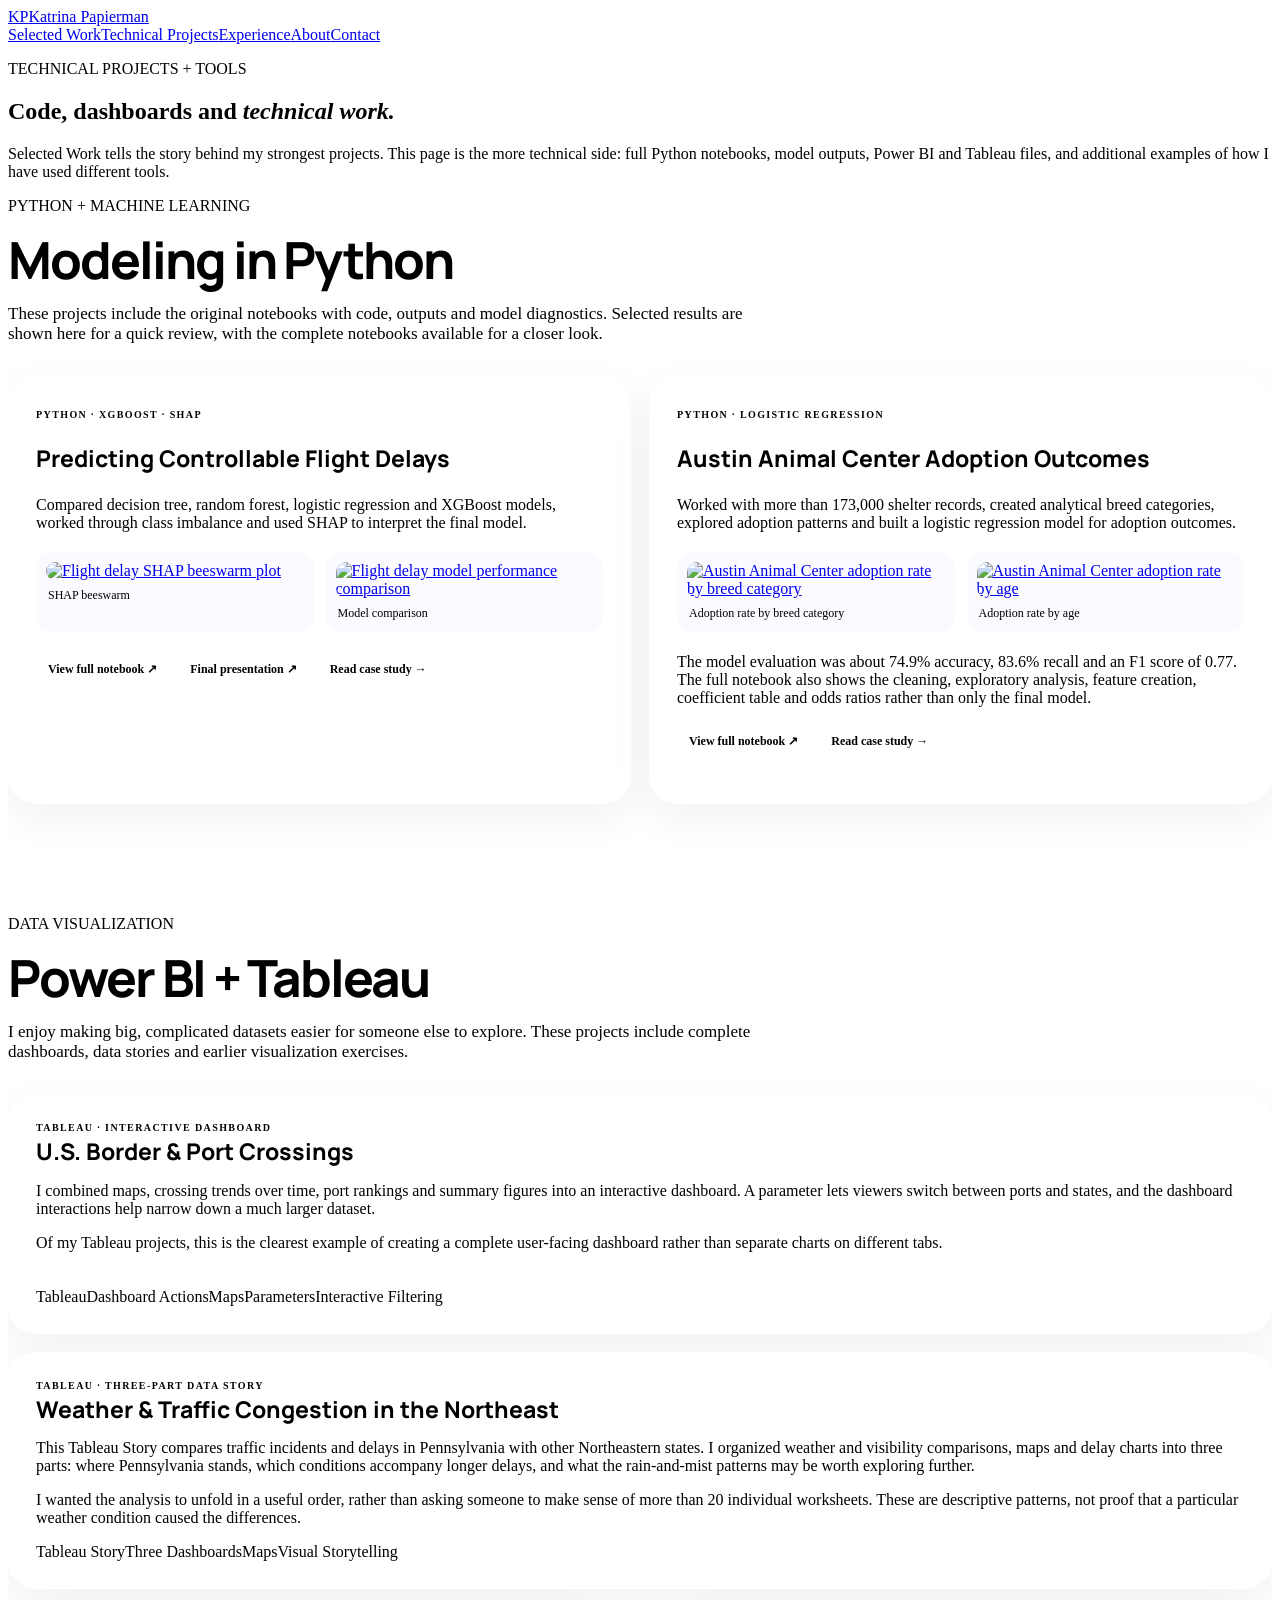
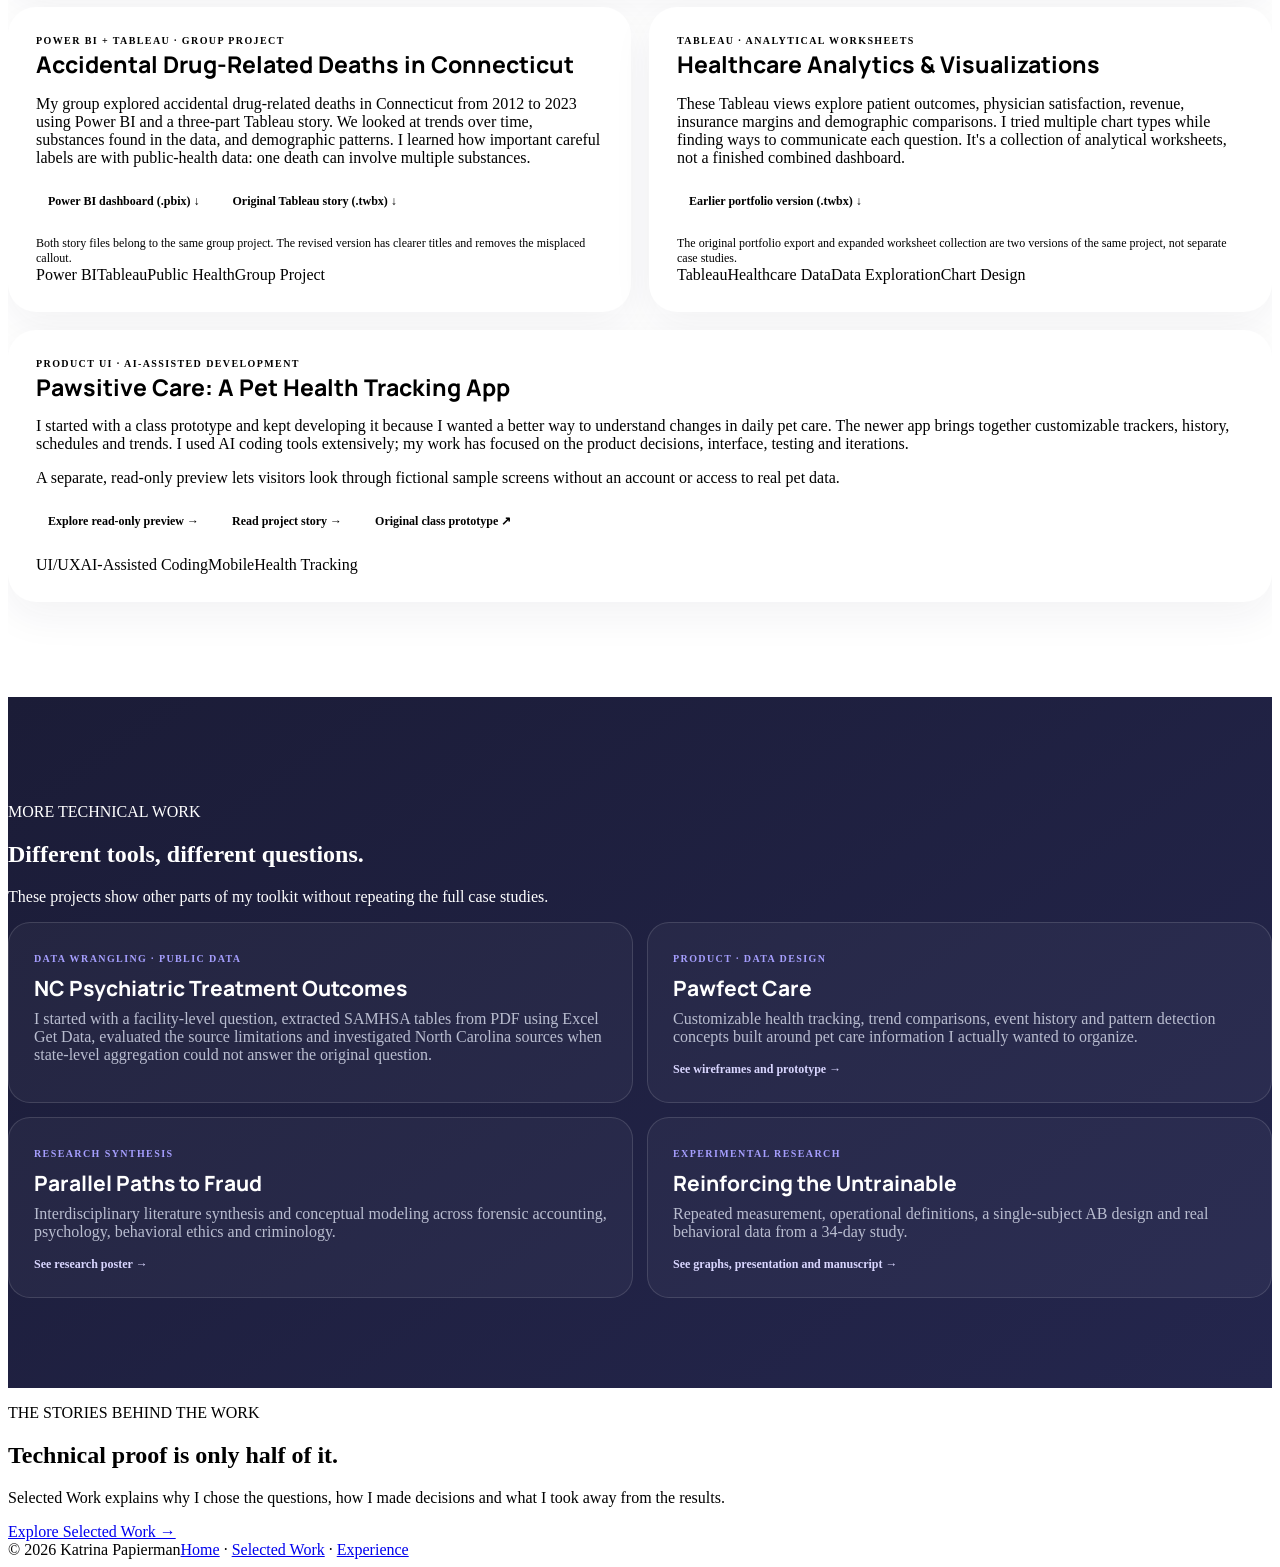
==== commit f3aac2fe: "Show additional workbook downloads and requested dashboard screenshot only when uploaded" ====
--- a/projects.html
+++ b/projects.html
@@ -3,11 +3,11 @@
 <section class="tool-showcase container" id="visualization">
 <div class="tool-intro"><p class="eyebrow">DATA VISUALIZATION</p><h2>Power BI + Tableau</h2><p>I enjoy making big, complicated datasets easier for someone else to explore. These projects include complete dashboards, data stories and earlier visualization exercises.</p></div>
 <div class="dashboard-grid">
-<article class="dashboard-project wide" id="border-crossings"><div class="dashboard-head"><span>TABLEAU · INTERACTIVE DASHBOARD</span><b>U.S. Border &amp; Port Crossings</b></div><p>I combined maps, crossing trends over time, port rankings and summary figures into an interactive dashboard. A parameter lets viewers switch between ports and states, and the dashboard interactions help narrow down a much larger dataset.</p><p>Of my Tableau projects, this is the clearest example of creating a complete user-facing dashboard rather than separate charts on different tabs.</p><div class="chips"><span>Tableau</span><span>Dashboard Actions</span><span>Maps</span><span>Parameters</span><span>Interactive Filtering</span></div></article>
+<article class="dashboard-project wide" id="border-crossings"><div class="dashboard-head"><span>TABLEAU · INTERACTIVE DASHBOARD</span><b>U.S. Border &amp; Port Crossings</b></div><p>I combined maps, crossing trends over time, port rankings and summary figures into an interactive dashboard. A parameter lets viewers switch between ports and states, and the dashboard interactions help narrow down a much larger dataset.</p><p>Of my Tableau projects, this is the clearest example of creating a complete user-facing dashboard rather than separate charts on different tabs.</p><div class="source-links"><a data-optional-file href="projects/dashboards/us-border-crossings-interactive-dashboard.twbx" download hidden>Download interactive Tableau dashboard (.twbx) ↓</a></div><div class="chips"><span>Tableau</span><span>Dashboard Actions</span><span>Maps</span><span>Parameters</span><span>Interactive Filtering</span></div></article>
 <article class="dashboard-project wide" id="weather-congestion"><div class="dashboard-head"><span>TABLEAU · THREE-PART DATA STORY</span><b>Weather &amp; Traffic Congestion in the Northeast</b></div><p>This Tableau Story compares traffic incidents and delays in Pennsylvania with other Northeastern states. I organized weather and visibility comparisons, maps and delay charts into three parts: where Pennsylvania stands, which conditions accompany longer delays, and what the rain-and-mist patterns may be worth exploring further.</p><p>I wanted the analysis to unfold in a useful order, rather than asking someone to make sense of more than 20 individual worksheets. These are descriptive patterns, not proof that a particular weather condition caused the differences.</p><div class="chips"><span>Tableau Story</span><span>Three Dashboards</span><span>Maps</span><span>Visual Storytelling</span></div></article>
-<article class="dashboard-project" id="connecticut-mortality"><div class="dashboard-head"><span>POWER BI + TABLEAU · GROUP PROJECT</span><b>Accidental Drug-Related Deaths in Connecticut</b></div><p>My group explored accidental drug-related deaths in Connecticut from 2012 to 2023 using Power BI and a three-part Tableau story. We looked at trends over time, substances found in the data, and demographic patterns. I learned how important careful labels are with public-health data: one death can involve multiple substances.</p><div class="source-links"><a href="projects/dashboards/connecticut-drug-related-mortality-power-bi.pbix" download>Power BI dashboard (.pbix) ↓</a><a href="projects/dashboards/connecticut-drug-related-mortality-tableau-original.twbx" download>Original Tableau story (.twbx) ↓</a></div><p class="file-note">The Tableau download is the original class version. I have a revised version with clearer titles and an annotation fix, which will be listed separately when uploaded.</p><div class="chips"><span>Power BI</span><span>Tableau</span><span>Public Health</span><span>Group Project</span></div></article>
-<article class="dashboard-project" id="healthcare-visualizations"><div class="dashboard-head"><span>TABLEAU · ANALYTICAL WORKSHEETS</span><b>Healthcare Analytics &amp; Visualizations</b></div><p>These Tableau views explore patient outcomes, physician satisfaction, revenue, insurance margins and demographic comparisons. I tried multiple chart types while finding ways to communicate each question. It's a collection of analytical worksheets, not a finished combined dashboard.</p><div class="source-links"><a href="projects/dashboards/healthcare-analytics-tableau-portfolio-version.twbx" download>Earlier portfolio version (.twbx) ↓</a></div><p class="file-note">I also have a more extensive 13-worksheet workbook. I'll label it “Expanded worksheet collection” when hosted, rather than presenting two similar versions as separate projects.</p><div class="chips"><span>Tableau</span><span>Healthcare Data</span><span>Data Exploration</span><span>Chart Design</span></div></article>
+<article class="dashboard-project" id="connecticut-mortality"><div class="dashboard-head"><span>POWER BI + TABLEAU · GROUP PROJECT</span><b>Accidental Drug-Related Deaths in Connecticut</b></div><p>My group explored accidental drug-related deaths in Connecticut from 2012 to 2023 using Power BI and a three-part Tableau story. We looked at trends over time, substances found in the data, and demographic patterns. I learned how important careful labels are with public-health data: one death can involve multiple substances.</p><div class="source-links"><a href="projects/dashboards/connecticut-drug-related-mortality-power-bi.pbix" download>Power BI dashboard (.pbix) ↓</a><a href="projects/dashboards/connecticut-drug-related-mortality-tableau-original.twbx" download>Original Tableau story (.twbx) ↓</a><a data-optional-file href="projects/dashboards/connecticut-drug-related-mortality-tableau-revised.twbx" download hidden>Revised Tableau story (.twbx) ↓</a></div><p class="file-note">Both story files belong to the same group project. The revised version has clearer titles and removes the misplaced callout.</p><figure data-optional-file hidden style="margin:15px 0"><img src="assets/connecticut/connecticut-drug-mortality-dashboard.png" alt="Connecticut drug-related mortality Power BI dashboard with KPIs, trends, drug counts, age and city patterns" style="width:100%;border-radius:15px;display:block"><figcaption style="font-size:12px;color:var(--muted)">Power BI dashboard overview</figcaption></figure><div class="chips"><span>Power BI</span><span>Tableau</span><span>Public Health</span><span>Group Project</span></div></article>
+<article class="dashboard-project" id="healthcare-visualizations"><div class="dashboard-head"><span>TABLEAU · ANALYTICAL WORKSHEETS</span><b>Healthcare Analytics &amp; Visualizations</b></div><p>These Tableau views explore patient outcomes, physician satisfaction, revenue, insurance margins and demographic comparisons. I tried multiple chart types while finding ways to communicate each question. It's a collection of analytical worksheets, not a finished combined dashboard.</p><div class="source-links"><a href="projects/dashboards/healthcare-analytics-tableau-portfolio-version.twbx" download>Earlier portfolio version (.twbx) ↓</a><a data-optional-file href="projects/dashboards/healthcare-analytics-tableau-expanded.twbx" download hidden>Expanded worksheet collection (13 sheets) (.twbx) ↓</a></div><p class="file-note">The original portfolio export and expanded worksheet collection are two versions of the same project, not separate case studies.</p><div class="chips"><span>Tableau</span><span>Healthcare Data</span><span>Data Exploration</span><span>Chart Design</span></div></article>
 <article class="dashboard-project wide" id="pawsitive-preview"><div class="dashboard-head"><span>PRODUCT UI · AI-ASSISTED DEVELOPMENT</span><b>Pawsitive Care: A Pet Health Tracking App</b></div><p>I started with a class prototype and kept developing it because I wanted a better way to understand changes in daily pet care. The newer app brings together customizable trackers, history, schedules and trends. I used AI coding tools extensively; my work has focused on the product decisions, interface, testing and iterations.</p><p>A separate, read-only preview lets visitors look through fictional sample screens without an account or access to real pet data.</p><div class="source-links"><a href="pawsitive-preview.html">Explore read-only preview →</a><a href="work.html#pawfect">Read project story →</a><a href="https://claude.ai/public/artifacts/922b735a-c318-4706-8ccb-749c2b2f7bd3" target="_blank" rel="noopener noreferrer">Original class prototype ↗</a></div><div class="chips"><span>UI/UX</span><span>AI-Assisted Coding</span><span>Mobile</span><span>Health Tracking</span></div></article>
 </div></section>
 <section class="projects-band"><div class="container"><div class="section-heading light"><div><p class="eyebrow">MORE TECHNICAL WORK</p><h2>Different tools, different questions.</h2></div><p>These projects show other parts of my toolkit without repeating the full case studies.</p></div><div class="proof-grid"><article class="proof-card"><span>DATA WRANGLING · PUBLIC DATA</span><h3>NC Psychiatric Treatment Outcomes</h3><p>I started with a facility-level question, extracted SAMHSA tables from PDF using Excel Get Data, evaluated the source limitations and investigated North Carolina sources when state-level aggregation could not answer the original question.</p></article><a href="work.html#pawfect" class="proof-card"><span>PRODUCT · DATA DESIGN</span><h3>Pawfect Care</h3><p>Customizable health tracking, trend comparisons, event history and pattern detection concepts built around pet care information I actually wanted to organize.</p><b>See wireframes and prototype →</b></a><a href="work.html#fraud" class="proof-card"><span>RESEARCH SYNTHESIS</span><h3>Parallel Paths to Fraud</h3><p>Interdisciplinary literature synthesis and conceptual modeling across forensic accounting, psychology, behavioral ethics and criminology.</p><b>See research poster →</b></a><a href="work.html#cat" class="proof-card"><span>EXPERIMENTAL RESEARCH</span><h3>Reinforcing the Untrainable</h3><p>Repeated measurement, operational definitions, a single-subject AB design and real behavioral data from a 34-day study.</p><b>See graphs, presentation and manuscript →</b></a></div></div></section>
-<section class="section container"><div class="section-heading"><div><p class="eyebrow">THE STORIES BEHIND THE WORK</p><h2>Technical proof is only half of it.</h2></div><p>Selected Work explains why I chose the questions, how I made decisions and what I took away from the results.</p></div><div class="center-action"><a class="button primary" href="work.html">Explore Selected Work →</a></div></section></main><footer><div class="container"><span>© 2026 Katrina Papierman</span><span><a href="index.html">Home</a> · <a href="work.html">Selected Work</a> · <a href="experience.html">Experience</a></span></div></footer></body></html>+<section class="section container"><div class="section-heading"><div><p class="eyebrow">THE STORIES BEHIND THE WORK</p><h2>Technical proof is only half of it.</h2></div><p>Selected Work explains why I chose the questions, how I made decisions and what I took away from the results.</p></div><div class="center-action"><a class="button primary" href="work.html">Explore Selected Work →</a></div></section></main><footer><div class="container"><span>© 2026 Katrina Papierman</span><span><a href="index.html">Home</a> · <a href="work.html">Selected Work</a> · <a href="experience.html">Experience</a></span></div></footer><script>(function(){document.querySelectorAll('[data-optional-file]').forEach(function(el){var u=el.tagName==='FIGURE'?el.querySelector('img').getAttribute('src'):el.getAttribute('href');if(!u)return;fetch(u,{method:'HEAD',cache:'no-store'}).then(function(r){if(r.ok)el.hidden=false}).catch(function(){})})})()</script></body></html>
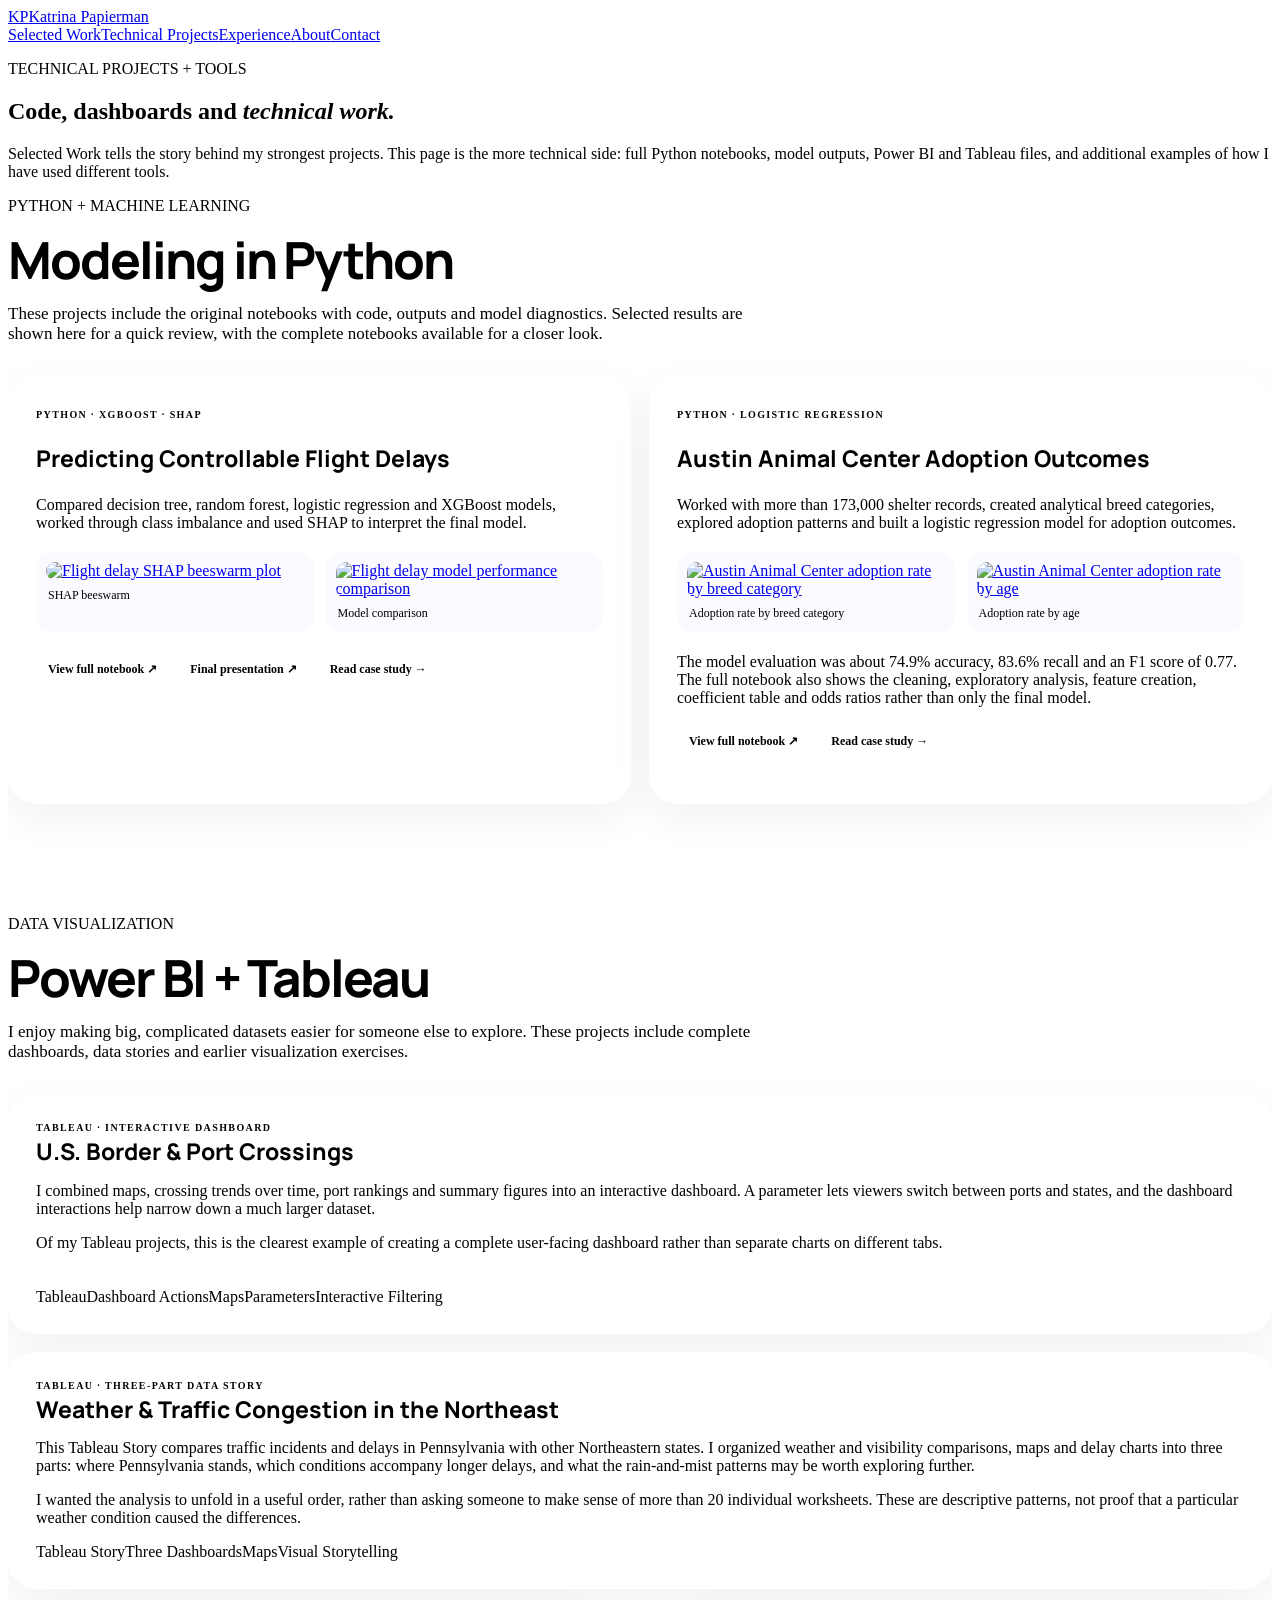
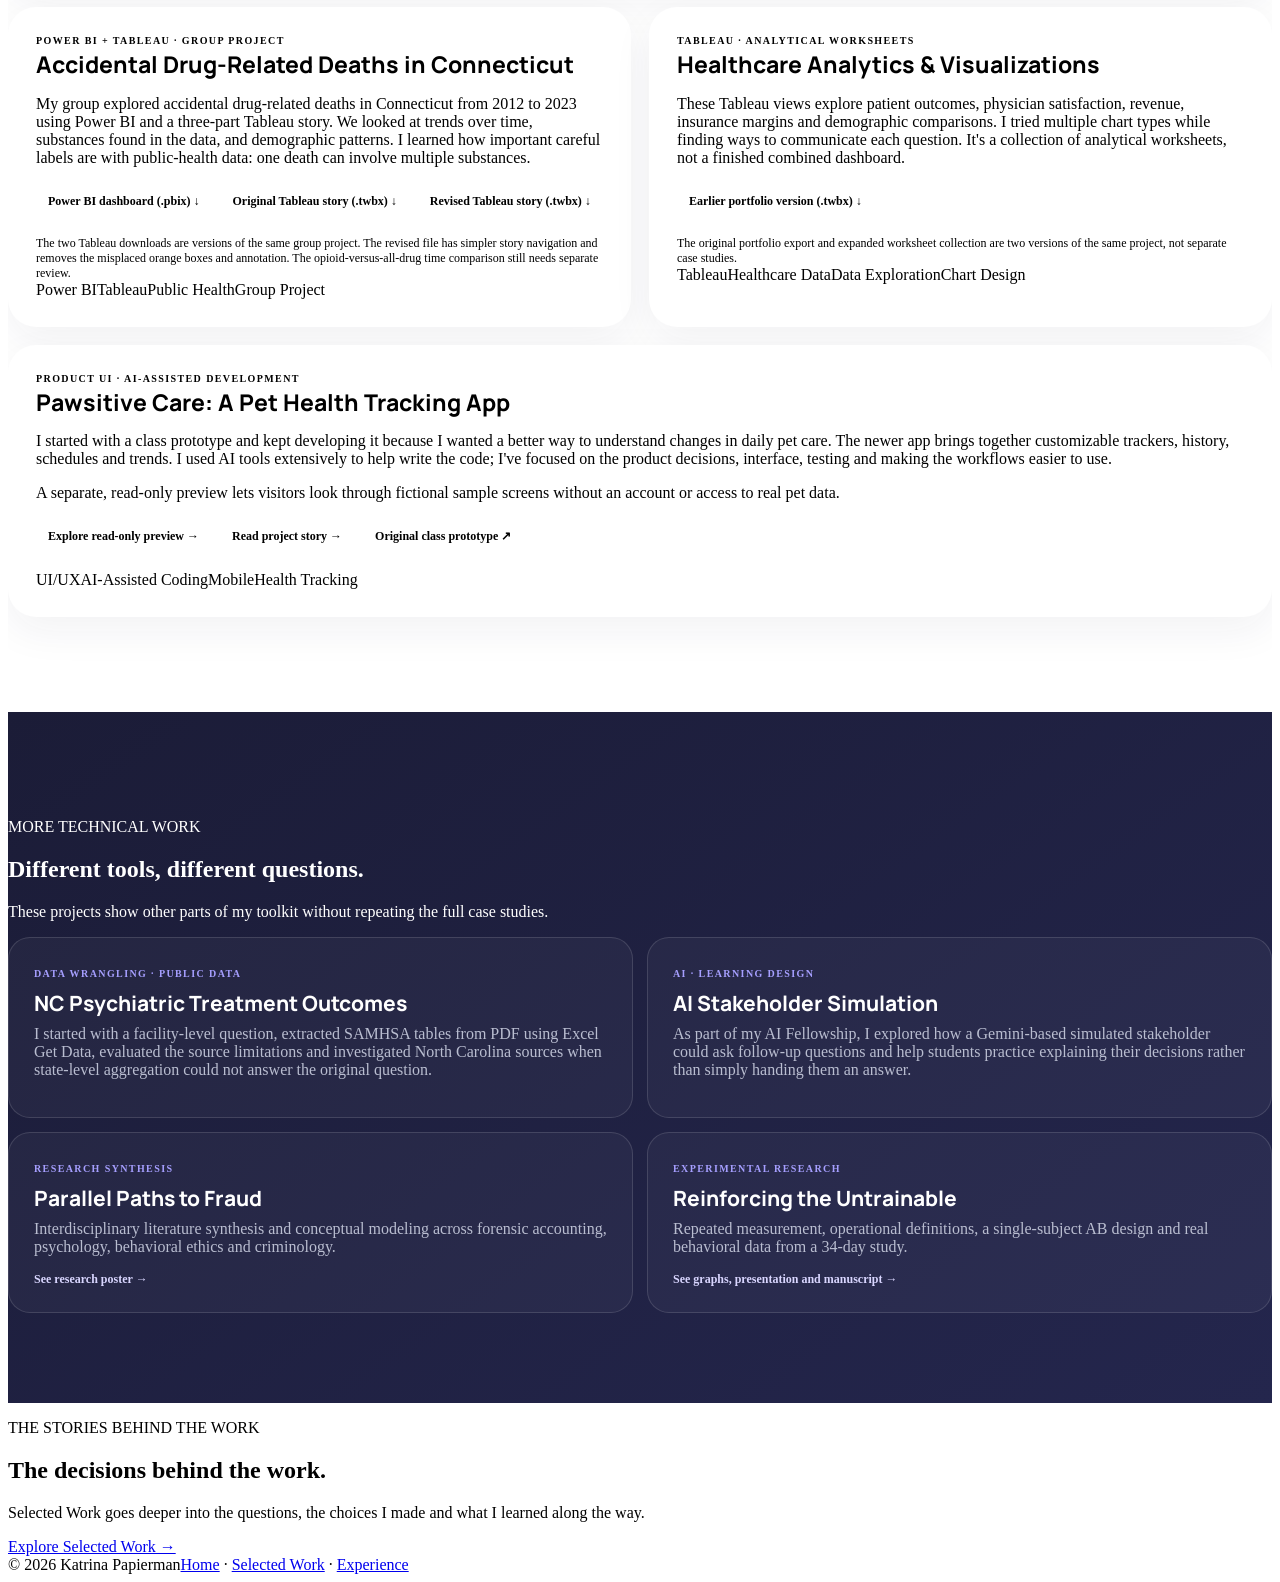
==== commit 08290e93: "Polish portfolio wording and clarify Connecticut comparison limitation" ====
--- a/projects.html
+++ b/projects.html
@@ -5,9 +5,9 @@
 <div class="dashboard-grid">
 <article class="dashboard-project wide" id="border-crossings"><div class="dashboard-head"><span>TABLEAU · INTERACTIVE DASHBOARD</span><b>U.S. Border &amp; Port Crossings</b></div><p>I combined maps, crossing trends over time, port rankings and summary figures into an interactive dashboard. A parameter lets viewers switch between ports and states, and the dashboard interactions help narrow down a much larger dataset.</p><p>Of my Tableau projects, this is the clearest example of creating a complete user-facing dashboard rather than separate charts on different tabs.</p><div class="source-links"><a data-optional-file href="projects/dashboards/us-border-crossings-interactive-dashboard.twbx" download hidden>Download interactive Tableau dashboard (.twbx) ↓</a></div><div class="chips"><span>Tableau</span><span>Dashboard Actions</span><span>Maps</span><span>Parameters</span><span>Interactive Filtering</span></div></article>
 <article class="dashboard-project wide" id="weather-congestion"><div class="dashboard-head"><span>TABLEAU · THREE-PART DATA STORY</span><b>Weather &amp; Traffic Congestion in the Northeast</b></div><p>This Tableau Story compares traffic incidents and delays in Pennsylvania with other Northeastern states. I organized weather and visibility comparisons, maps and delay charts into three parts: where Pennsylvania stands, which conditions accompany longer delays, and what the rain-and-mist patterns may be worth exploring further.</p><p>I wanted the analysis to unfold in a useful order, rather than asking someone to make sense of more than 20 individual worksheets. These are descriptive patterns, not proof that a particular weather condition caused the differences.</p><div class="chips"><span>Tableau Story</span><span>Three Dashboards</span><span>Maps</span><span>Visual Storytelling</span></div></article>
-<article class="dashboard-project" id="connecticut-mortality"><div class="dashboard-head"><span>POWER BI + TABLEAU · GROUP PROJECT</span><b>Accidental Drug-Related Deaths in Connecticut</b></div><p>My group explored accidental drug-related deaths in Connecticut from 2012 to 2023 using Power BI and a three-part Tableau story. We looked at trends over time, substances found in the data, and demographic patterns. I learned how important careful labels are with public-health data: one death can involve multiple substances.</p><div class="source-links"><a href="projects/dashboards/connecticut-drug-related-mortality-power-bi.pbix" download>Power BI dashboard (.pbix) ↓</a><a href="projects/dashboards/connecticut-drug-related-mortality-tableau-original.twbx" download>Original Tableau story (.twbx) ↓</a><a data-optional-file href="projects/dashboards/connecticut-drug-related-mortality-tableau-revised.twbx" download hidden>Revised Tableau story (.twbx) ↓</a></div><p class="file-note">Both story files belong to the same group project. The revised version has clearer titles and removes the misplaced callout.</p><figure data-optional-file hidden style="margin:15px 0"><img src="assets/connecticut/connecticut-drug-mortality-dashboard.png" alt="Connecticut drug-related mortality Power BI dashboard with KPIs, trends, drug counts, age and city patterns" style="width:100%;border-radius:15px;display:block"><figcaption style="font-size:12px;color:var(--muted)">Power BI dashboard overview</figcaption></figure><div class="chips"><span>Power BI</span><span>Tableau</span><span>Public Health</span><span>Group Project</span></div></article>
+<article class="dashboard-project" id="connecticut-mortality"><div class="dashboard-head"><span>POWER BI + TABLEAU · GROUP PROJECT</span><b>Accidental Drug-Related Deaths in Connecticut</b></div><p>My group explored accidental drug-related deaths in Connecticut from 2012 to 2023 using Power BI and a three-part Tableau story. We looked at trends over time, substances found in the data, and demographic patterns. I learned how important careful labels are with public-health data: one death can involve multiple substances.</p><div class="source-links"><a href="projects/dashboards/connecticut-drug-related-mortality-power-bi.pbix" download>Power BI dashboard (.pbix) ↓</a><a href="projects/dashboards/connecticut-drug-related-mortality-tableau-original.twbx" download>Original Tableau story (.twbx) ↓</a><a data-optional-file href="projects/dashboards/connecticut-drug-related-mortality-tableau-revised.twbx" download hidden>Revised Tableau story (.twbx) ↓</a></div><p class="file-note">The two Tableau downloads are versions of the same group project. The revised file has simpler story navigation and removes the misplaced orange boxes and annotation. The opioid-versus-all-drug time comparison still needs separate review.</p><figure data-optional-file hidden style="margin:15px 0"><img src="assets/connecticut/connecticut-drug-mortality-dashboard.png" alt="Connecticut drug-related mortality Power BI dashboard with KPIs, trends, drug counts, age and city patterns" style="width:100%;border-radius:15px;display:block"><figcaption style="font-size:12px;color:var(--muted)">Power BI dashboard overview</figcaption></figure><div class="chips"><span>Power BI</span><span>Tableau</span><span>Public Health</span><span>Group Project</span></div></article>
 <article class="dashboard-project" id="healthcare-visualizations"><div class="dashboard-head"><span>TABLEAU · ANALYTICAL WORKSHEETS</span><b>Healthcare Analytics &amp; Visualizations</b></div><p>These Tableau views explore patient outcomes, physician satisfaction, revenue, insurance margins and demographic comparisons. I tried multiple chart types while finding ways to communicate each question. It's a collection of analytical worksheets, not a finished combined dashboard.</p><div class="source-links"><a href="projects/dashboards/healthcare-analytics-tableau-portfolio-version.twbx" download>Earlier portfolio version (.twbx) ↓</a><a data-optional-file href="projects/dashboards/healthcare-analytics-tableau-expanded.twbx" download hidden>Expanded worksheet collection (13 sheets) (.twbx) ↓</a></div><p class="file-note">The original portfolio export and expanded worksheet collection are two versions of the same project, not separate case studies.</p><div class="chips"><span>Tableau</span><span>Healthcare Data</span><span>Data Exploration</span><span>Chart Design</span></div></article>
-<article class="dashboard-project wide" id="pawsitive-preview"><div class="dashboard-head"><span>PRODUCT UI · AI-ASSISTED DEVELOPMENT</span><b>Pawsitive Care: A Pet Health Tracking App</b></div><p>I started with a class prototype and kept developing it because I wanted a better way to understand changes in daily pet care. The newer app brings together customizable trackers, history, schedules and trends. I used AI coding tools extensively; my work has focused on the product decisions, interface, testing and iterations.</p><p>A separate, read-only preview lets visitors look through fictional sample screens without an account or access to real pet data.</p><div class="source-links"><a href="pawsitive-preview.html">Explore read-only preview →</a><a href="work.html#pawfect">Read project story →</a><a href="https://claude.ai/public/artifacts/922b735a-c318-4706-8ccb-749c2b2f7bd3" target="_blank" rel="noopener noreferrer">Original class prototype ↗</a></div><div class="chips"><span>UI/UX</span><span>AI-Assisted Coding</span><span>Mobile</span><span>Health Tracking</span></div></article>
+<article class="dashboard-project wide" id="pawsitive-preview"><div class="dashboard-head"><span>PRODUCT UI · AI-ASSISTED DEVELOPMENT</span><b>Pawsitive Care: A Pet Health Tracking App</b></div><p>I started with a class prototype and kept developing it because I wanted a better way to understand changes in daily pet care. The newer app brings together customizable trackers, history, schedules and trends. I used AI tools extensively to help write the code; I've focused on the product decisions, interface, testing and making the workflows easier to use.</p><p>A separate, read-only preview lets visitors look through fictional sample screens without an account or access to real pet data.</p><div class="source-links"><a href="pawsitive-preview.html">Explore read-only preview →</a><a href="work.html#pawfect">Read project story →</a><a href="https://claude.ai/public/artifacts/922b735a-c318-4706-8ccb-749c2b2f7bd3" target="_blank" rel="noopener noreferrer">Original class prototype ↗</a></div><div class="chips"><span>UI/UX</span><span>AI-Assisted Coding</span><span>Mobile</span><span>Health Tracking</span></div></article>
 </div></section>
-<section class="projects-band"><div class="container"><div class="section-heading light"><div><p class="eyebrow">MORE TECHNICAL WORK</p><h2>Different tools, different questions.</h2></div><p>These projects show other parts of my toolkit without repeating the full case studies.</p></div><div class="proof-grid"><article class="proof-card"><span>DATA WRANGLING · PUBLIC DATA</span><h3>NC Psychiatric Treatment Outcomes</h3><p>I started with a facility-level question, extracted SAMHSA tables from PDF using Excel Get Data, evaluated the source limitations and investigated North Carolina sources when state-level aggregation could not answer the original question.</p></article><a href="work.html#pawfect" class="proof-card"><span>PRODUCT · DATA DESIGN</span><h3>Pawfect Care</h3><p>Customizable health tracking, trend comparisons, event history and pattern detection concepts built around pet care information I actually wanted to organize.</p><b>See wireframes and prototype →</b></a><a href="work.html#fraud" class="proof-card"><span>RESEARCH SYNTHESIS</span><h3>Parallel Paths to Fraud</h3><p>Interdisciplinary literature synthesis and conceptual modeling across forensic accounting, psychology, behavioral ethics and criminology.</p><b>See research poster →</b></a><a href="work.html#cat" class="proof-card"><span>EXPERIMENTAL RESEARCH</span><h3>Reinforcing the Untrainable</h3><p>Repeated measurement, operational definitions, a single-subject AB design and real behavioral data from a 34-day study.</p><b>See graphs, presentation and manuscript →</b></a></div></div></section>
-<section class="section container"><div class="section-heading"><div><p class="eyebrow">THE STORIES BEHIND THE WORK</p><h2>Technical proof is only half of it.</h2></div><p>Selected Work explains why I chose the questions, how I made decisions and what I took away from the results.</p></div><div class="center-action"><a class="button primary" href="work.html">Explore Selected Work →</a></div></section></main><footer><div class="container"><span>© 2026 Katrina Papierman</span><span><a href="index.html">Home</a> · <a href="work.html">Selected Work</a> · <a href="experience.html">Experience</a></span></div></footer><script>(function(){document.querySelectorAll('[data-optional-file]').forEach(function(el){var u=el.tagName==='FIGURE'?el.querySelector('img').getAttribute('src'):el.getAttribute('href');if(!u)return;fetch(u,{method:'HEAD',cache:'no-store'}).then(function(r){if(r.ok)el.hidden=false}).catch(function(){})})})()</script></body></html>+<section class="projects-band"><div class="container"><div class="section-heading light"><div><p class="eyebrow">MORE TECHNICAL WORK</p><h2>Different tools, different questions.</h2></div><p>These projects show other parts of my toolkit without repeating the full case studies.</p></div><div class="proof-grid"><article class="proof-card"><span>DATA WRANGLING · PUBLIC DATA</span><h3>NC Psychiatric Treatment Outcomes</h3><p>I started with a facility-level question, extracted SAMHSA tables from PDF using Excel Get Data, evaluated the source limitations and investigated North Carolina sources when state-level aggregation could not answer the original question.</p></article><article class="proof-card"><span>AI · LEARNING DESIGN</span><h3>AI Stakeholder Simulation</h3><p>As part of my AI Fellowship, I explored how a Gemini-based simulated stakeholder could ask follow-up questions and help students practice explaining their decisions rather than simply handing them an answer.</p></article><a href="work.html#fraud" class="proof-card"><span>RESEARCH SYNTHESIS</span><h3>Parallel Paths to Fraud</h3><p>Interdisciplinary literature synthesis and conceptual modeling across forensic accounting, psychology, behavioral ethics and criminology.</p><b>See research poster →</b></a><a href="work.html#cat" class="proof-card"><span>EXPERIMENTAL RESEARCH</span><h3>Reinforcing the Untrainable</h3><p>Repeated measurement, operational definitions, a single-subject AB design and real behavioral data from a 34-day study.</p><b>See graphs, presentation and manuscript →</b></a></div></div></section>
+<section class="section container"><div class="section-heading"><div><p class="eyebrow">THE STORIES BEHIND THE WORK</p><h2>The decisions behind the work.</h2></div><p>Selected Work goes deeper into the questions, the choices I made and what I learned along the way.</p></div><div class="center-action"><a class="button primary" href="work.html">Explore Selected Work →</a></div></section></main><footer><div class="container"><span>© 2026 Katrina Papierman</span><span><a href="index.html">Home</a> · <a href="work.html">Selected Work</a> · <a href="experience.html">Experience</a></span></div></footer><script>(function(){document.querySelectorAll('[data-optional-file]').forEach(function(el){var u=el.tagName==='FIGURE'?el.querySelector('img').getAttribute('src'):el.getAttribute('href');if(!u)return;fetch(u,{method:'HEAD',cache:'no-store'}).then(function(r){if(r.ok)el.hidden=false}).catch(function(){})})})()</script></body></html>
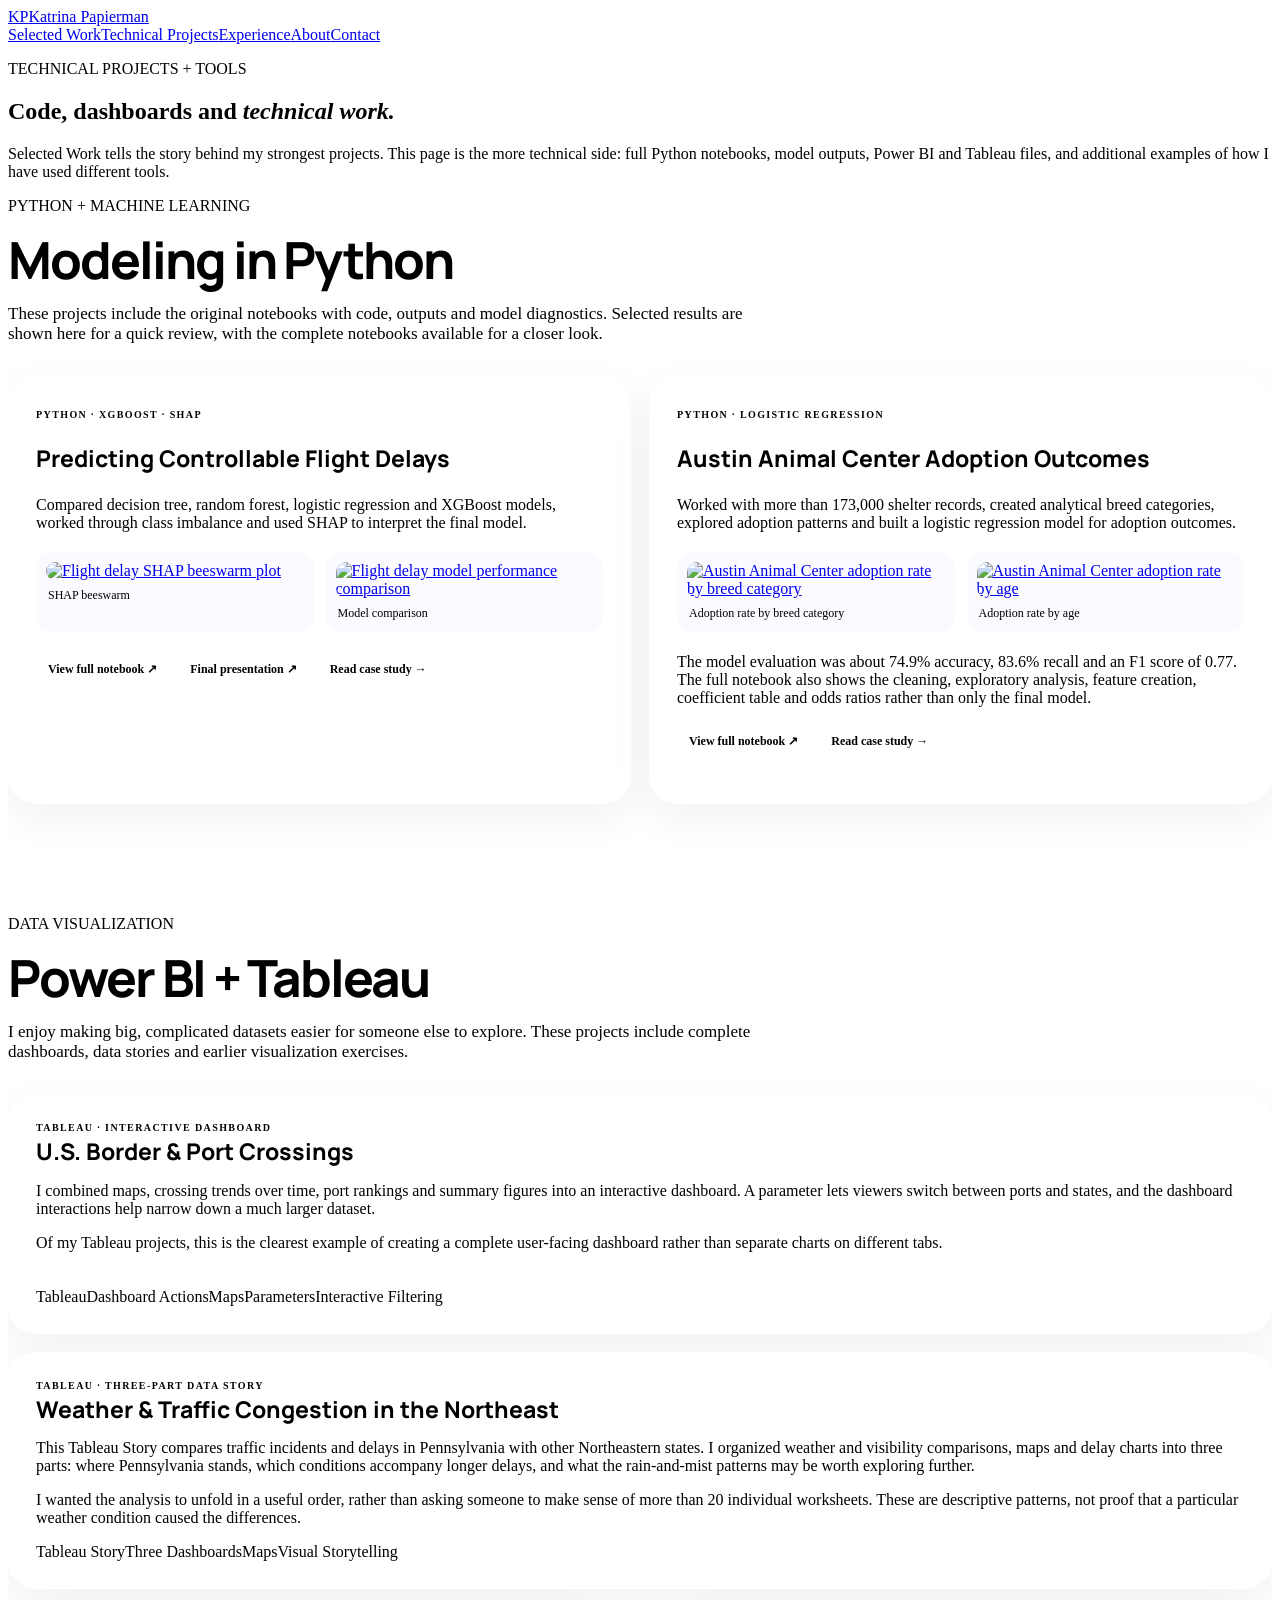
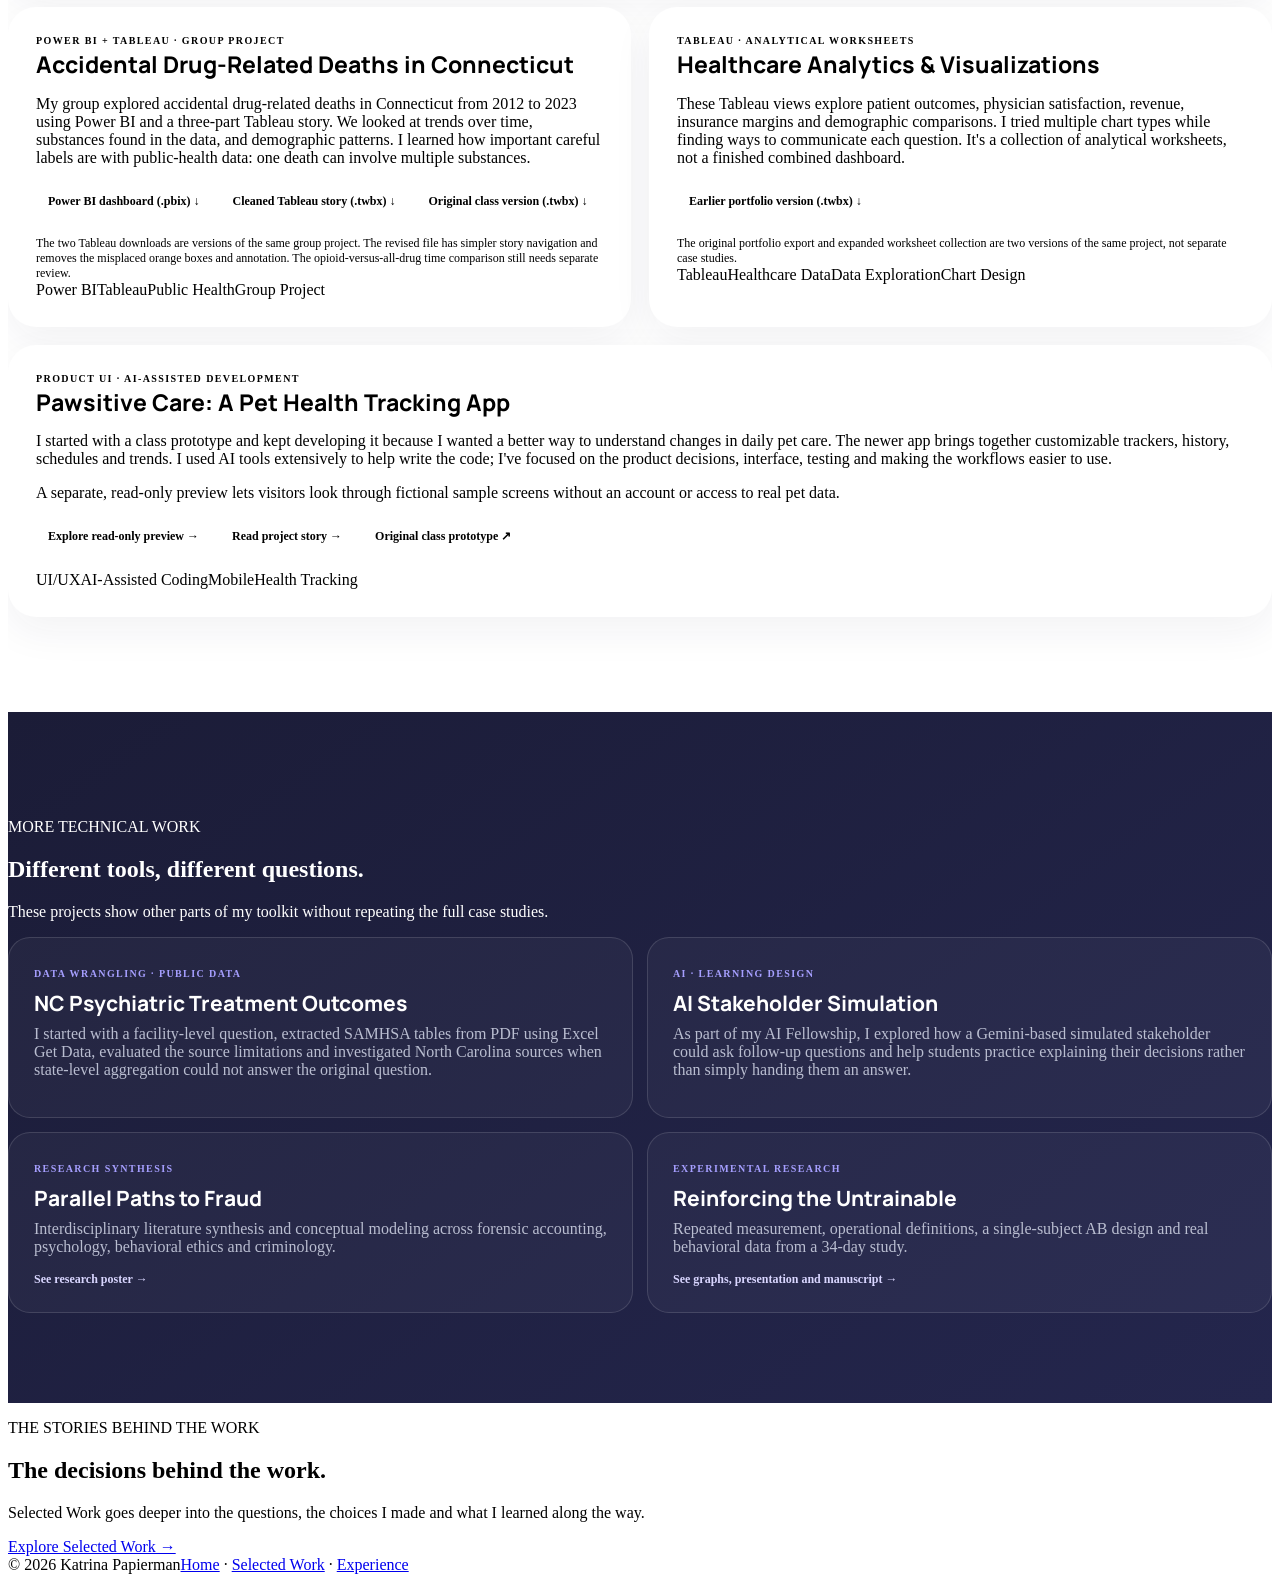
==== commit e67c09d8: "Make cleaned Tableau link primary and avoid loading unpublished screenshot" ====
--- a/projects.html
+++ b/projects.html
@@ -5,9 +5,9 @@
 <div class="dashboard-grid">
 <article class="dashboard-project wide" id="border-crossings"><div class="dashboard-head"><span>TABLEAU · INTERACTIVE DASHBOARD</span><b>U.S. Border &amp; Port Crossings</b></div><p>I combined maps, crossing trends over time, port rankings and summary figures into an interactive dashboard. A parameter lets viewers switch between ports and states, and the dashboard interactions help narrow down a much larger dataset.</p><p>Of my Tableau projects, this is the clearest example of creating a complete user-facing dashboard rather than separate charts on different tabs.</p><div class="source-links"><a data-optional-file href="projects/dashboards/us-border-crossings-interactive-dashboard.twbx" download hidden>Download interactive Tableau dashboard (.twbx) ↓</a></div><div class="chips"><span>Tableau</span><span>Dashboard Actions</span><span>Maps</span><span>Parameters</span><span>Interactive Filtering</span></div></article>
 <article class="dashboard-project wide" id="weather-congestion"><div class="dashboard-head"><span>TABLEAU · THREE-PART DATA STORY</span><b>Weather &amp; Traffic Congestion in the Northeast</b></div><p>This Tableau Story compares traffic incidents and delays in Pennsylvania with other Northeastern states. I organized weather and visibility comparisons, maps and delay charts into three parts: where Pennsylvania stands, which conditions accompany longer delays, and what the rain-and-mist patterns may be worth exploring further.</p><p>I wanted the analysis to unfold in a useful order, rather than asking someone to make sense of more than 20 individual worksheets. These are descriptive patterns, not proof that a particular weather condition caused the differences.</p><div class="chips"><span>Tableau Story</span><span>Three Dashboards</span><span>Maps</span><span>Visual Storytelling</span></div></article>
-<article class="dashboard-project" id="connecticut-mortality"><div class="dashboard-head"><span>POWER BI + TABLEAU · GROUP PROJECT</span><b>Accidental Drug-Related Deaths in Connecticut</b></div><p>My group explored accidental drug-related deaths in Connecticut from 2012 to 2023 using Power BI and a three-part Tableau story. We looked at trends over time, substances found in the data, and demographic patterns. I learned how important careful labels are with public-health data: one death can involve multiple substances.</p><div class="source-links"><a href="projects/dashboards/connecticut-drug-related-mortality-power-bi.pbix" download>Power BI dashboard (.pbix) ↓</a><a href="projects/dashboards/connecticut-drug-related-mortality-tableau-original.twbx" download>Original Tableau story (.twbx) ↓</a><a data-optional-file href="projects/dashboards/connecticut-drug-related-mortality-tableau-revised.twbx" download hidden>Revised Tableau story (.twbx) ↓</a></div><p class="file-note">The two Tableau downloads are versions of the same group project. The revised file has simpler story navigation and removes the misplaced orange boxes and annotation. The opioid-versus-all-drug time comparison still needs separate review.</p><figure data-optional-file hidden style="margin:15px 0"><img src="assets/connecticut/connecticut-drug-mortality-dashboard.png" alt="Connecticut drug-related mortality Power BI dashboard with KPIs, trends, drug counts, age and city patterns" style="width:100%;border-radius:15px;display:block"><figcaption style="font-size:12px;color:var(--muted)">Power BI dashboard overview</figcaption></figure><div class="chips"><span>Power BI</span><span>Tableau</span><span>Public Health</span><span>Group Project</span></div></article>
+<article class="dashboard-project" id="connecticut-mortality"><div class="dashboard-head"><span>POWER BI + TABLEAU · GROUP PROJECT</span><b>Accidental Drug-Related Deaths in Connecticut</b></div><p>My group explored accidental drug-related deaths in Connecticut from 2012 to 2023 using Power BI and a three-part Tableau story. We looked at trends over time, substances found in the data, and demographic patterns. I learned how important careful labels are with public-health data: one death can involve multiple substances.</p><div class="source-links"><a href="projects/dashboards/connecticut-drug-related-mortality-power-bi.pbix" download>Power BI dashboard (.pbix) ↓</a><a href="projects/dashboards/connecticut-drug-related-mortality-tableau-revised.twbx" download>Cleaned Tableau story (.twbx) ↓</a><a href="projects/dashboards/connecticut-drug-related-mortality-tableau-original.twbx" download>Original class version (.twbx) ↓</a></div><p class="file-note">The two Tableau downloads are versions of the same group project. The revised file has simpler story navigation and removes the misplaced orange boxes and annotation. The opioid-versus-all-drug time comparison still needs separate review.</p><figure data-optional-file hidden style="margin:15px 0"><img data-src="assets/connecticut/connecticut-drug-mortality-dashboard.png" alt="Connecticut drug-related mortality Power BI dashboard with KPIs, trends, drug counts, age and city patterns" style="width:100%;border-radius:15px;display:block"><figcaption style="font-size:12px;color:var(--muted)">Power BI dashboard overview</figcaption></figure><div class="chips"><span>Power BI</span><span>Tableau</span><span>Public Health</span><span>Group Project</span></div></article>
 <article class="dashboard-project" id="healthcare-visualizations"><div class="dashboard-head"><span>TABLEAU · ANALYTICAL WORKSHEETS</span><b>Healthcare Analytics &amp; Visualizations</b></div><p>These Tableau views explore patient outcomes, physician satisfaction, revenue, insurance margins and demographic comparisons. I tried multiple chart types while finding ways to communicate each question. It's a collection of analytical worksheets, not a finished combined dashboard.</p><div class="source-links"><a href="projects/dashboards/healthcare-analytics-tableau-portfolio-version.twbx" download>Earlier portfolio version (.twbx) ↓</a><a data-optional-file href="projects/dashboards/healthcare-analytics-tableau-expanded.twbx" download hidden>Expanded worksheet collection (13 sheets) (.twbx) ↓</a></div><p class="file-note">The original portfolio export and expanded worksheet collection are two versions of the same project, not separate case studies.</p><div class="chips"><span>Tableau</span><span>Healthcare Data</span><span>Data Exploration</span><span>Chart Design</span></div></article>
 <article class="dashboard-project wide" id="pawsitive-preview"><div class="dashboard-head"><span>PRODUCT UI · AI-ASSISTED DEVELOPMENT</span><b>Pawsitive Care: A Pet Health Tracking App</b></div><p>I started with a class prototype and kept developing it because I wanted a better way to understand changes in daily pet care. The newer app brings together customizable trackers, history, schedules and trends. I used AI tools extensively to help write the code; I've focused on the product decisions, interface, testing and making the workflows easier to use.</p><p>A separate, read-only preview lets visitors look through fictional sample screens without an account or access to real pet data.</p><div class="source-links"><a href="pawsitive-preview.html">Explore read-only preview →</a><a href="work.html#pawfect">Read project story →</a><a href="https://claude.ai/public/artifacts/922b735a-c318-4706-8ccb-749c2b2f7bd3" target="_blank" rel="noopener noreferrer">Original class prototype ↗</a></div><div class="chips"><span>UI/UX</span><span>AI-Assisted Coding</span><span>Mobile</span><span>Health Tracking</span></div></article>
 </div></section>
 <section class="projects-band"><div class="container"><div class="section-heading light"><div><p class="eyebrow">MORE TECHNICAL WORK</p><h2>Different tools, different questions.</h2></div><p>These projects show other parts of my toolkit without repeating the full case studies.</p></div><div class="proof-grid"><article class="proof-card"><span>DATA WRANGLING · PUBLIC DATA</span><h3>NC Psychiatric Treatment Outcomes</h3><p>I started with a facility-level question, extracted SAMHSA tables from PDF using Excel Get Data, evaluated the source limitations and investigated North Carolina sources when state-level aggregation could not answer the original question.</p></article><article class="proof-card"><span>AI · LEARNING DESIGN</span><h3>AI Stakeholder Simulation</h3><p>As part of my AI Fellowship, I explored how a Gemini-based simulated stakeholder could ask follow-up questions and help students practice explaining their decisions rather than simply handing them an answer.</p></article><a href="work.html#fraud" class="proof-card"><span>RESEARCH SYNTHESIS</span><h3>Parallel Paths to Fraud</h3><p>Interdisciplinary literature synthesis and conceptual modeling across forensic accounting, psychology, behavioral ethics and criminology.</p><b>See research poster →</b></a><a href="work.html#cat" class="proof-card"><span>EXPERIMENTAL RESEARCH</span><h3>Reinforcing the Untrainable</h3><p>Repeated measurement, operational definitions, a single-subject AB design and real behavioral data from a 34-day study.</p><b>See graphs, presentation and manuscript →</b></a></div></div></section>
-<section class="section container"><div class="section-heading"><div><p class="eyebrow">THE STORIES BEHIND THE WORK</p><h2>The decisions behind the work.</h2></div><p>Selected Work goes deeper into the questions, the choices I made and what I learned along the way.</p></div><div class="center-action"><a class="button primary" href="work.html">Explore Selected Work →</a></div></section></main><footer><div class="container"><span>© 2026 Katrina Papierman</span><span><a href="index.html">Home</a> · <a href="work.html">Selected Work</a> · <a href="experience.html">Experience</a></span></div></footer><script>(function(){document.querySelectorAll('[data-optional-file]').forEach(function(el){var u=el.tagName==='FIGURE'?el.querySelector('img').getAttribute('src'):el.getAttribute('href');if(!u)return;fetch(u,{method:'HEAD',cache:'no-store'}).then(function(r){if(r.ok)el.hidden=false}).catch(function(){})})})()</script></body></html>+<section class="section container"><div class="section-heading"><div><p class="eyebrow">THE STORIES BEHIND THE WORK</p><h2>The decisions behind the work.</h2></div><p>Selected Work goes deeper into the questions, the choices I made and what I learned along the way.</p></div><div class="center-action"><a class="button primary" href="work.html">Explore Selected Work →</a></div></section></main><footer><div class="container"><span>© 2026 Katrina Papierman</span><span><a href="index.html">Home</a> · <a href="work.html">Selected Work</a> · <a href="experience.html">Experience</a></span></div></footer><script>(function(){document.querySelectorAll('[data-optional-file]').forEach(function(el){var u=el.tagName==='FIGURE'?el.querySelector('img').getAttribute('data-src'):el.getAttribute('href');if(!u)return;fetch(u,{method:'HEAD',cache:'no-store'}).then(function(r){if(r.ok){if(el.tagName==='FIGURE')el.querySelector('img').src=u;el.hidden=false}}).catch(function(){})})})()</script></body></html>
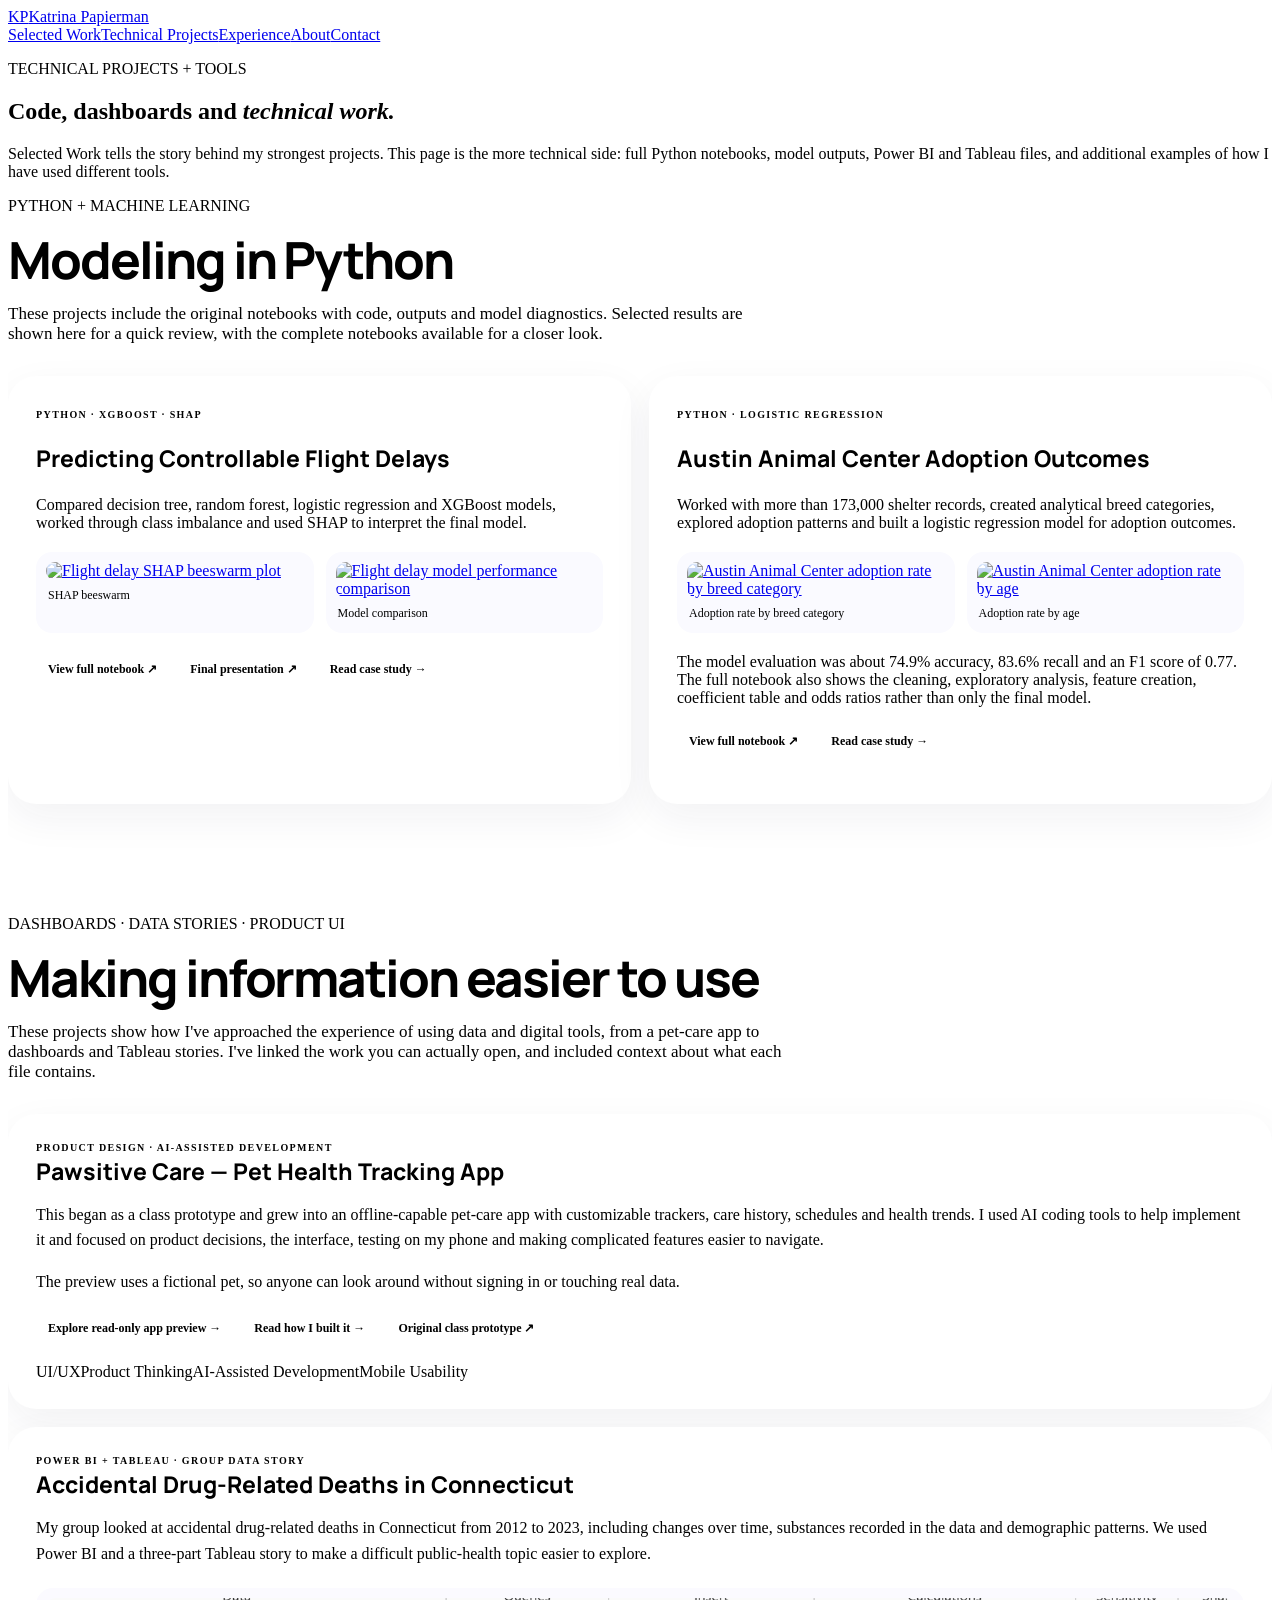
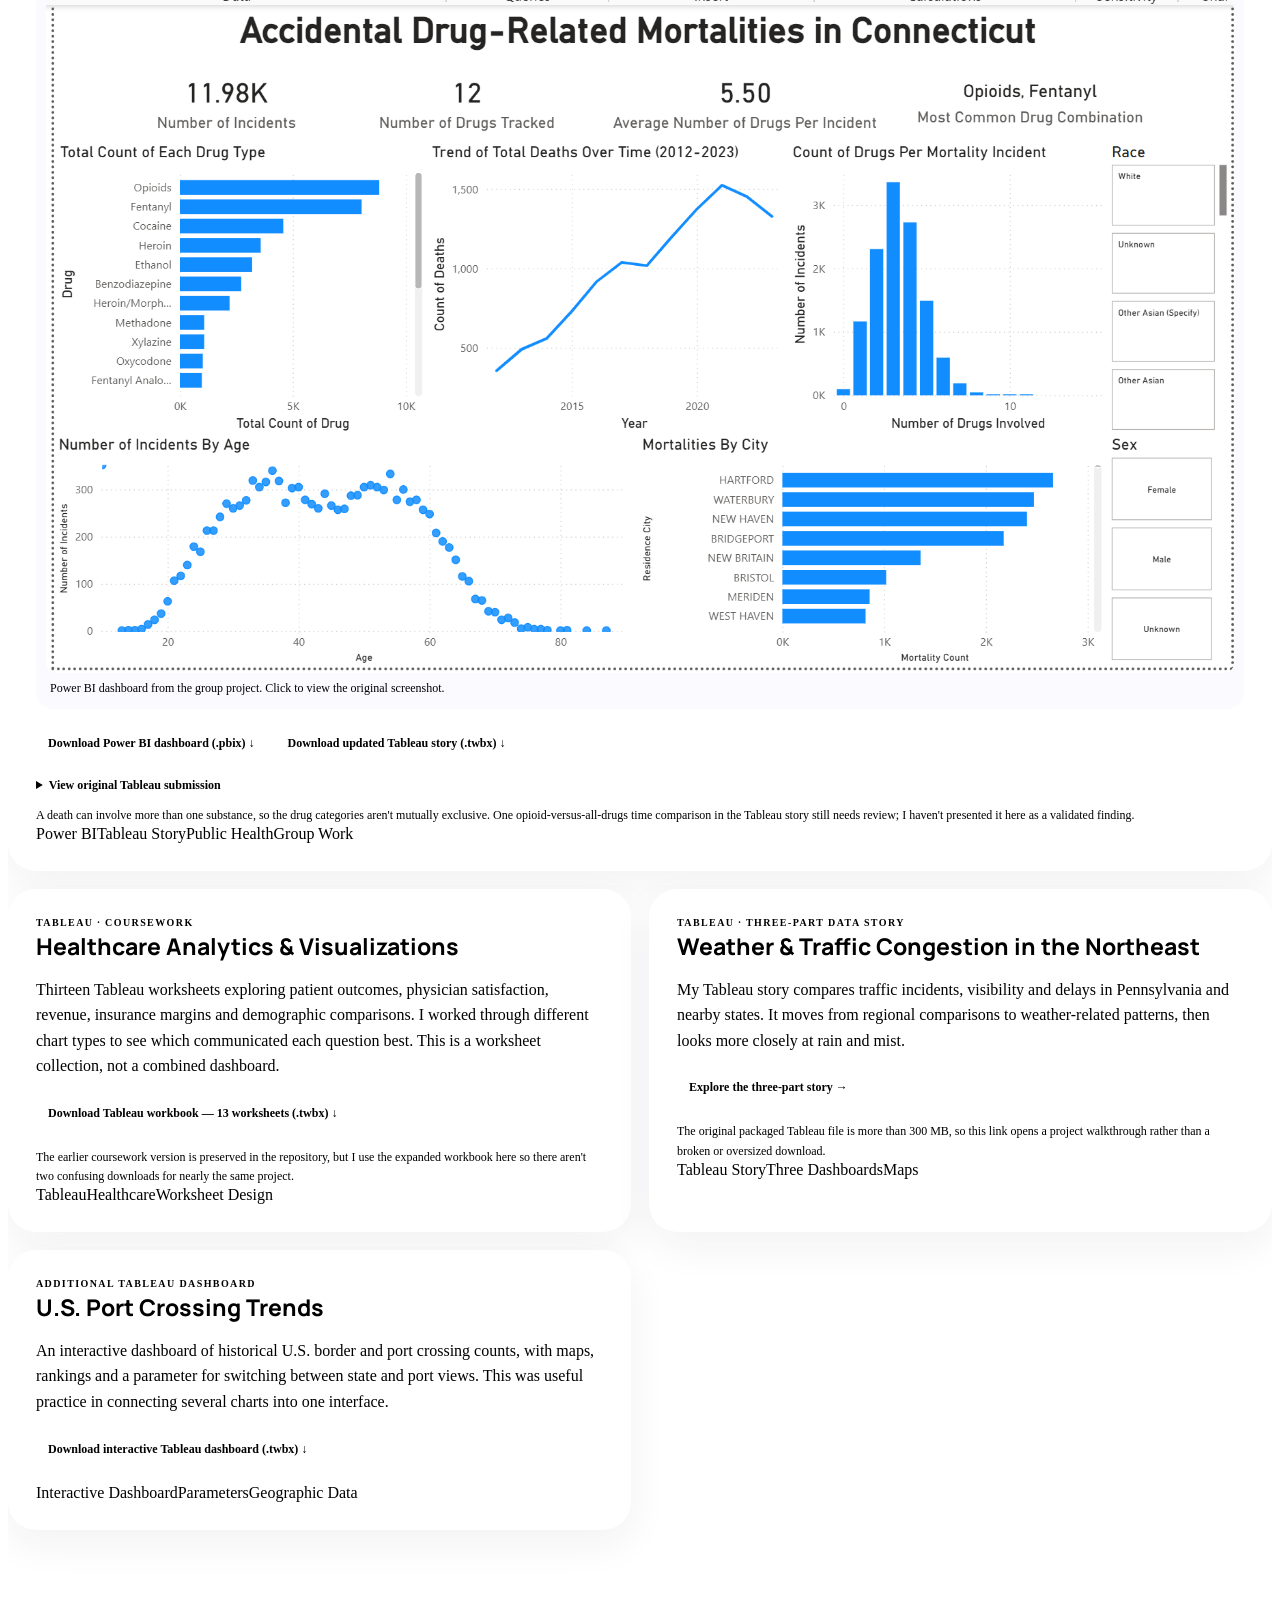
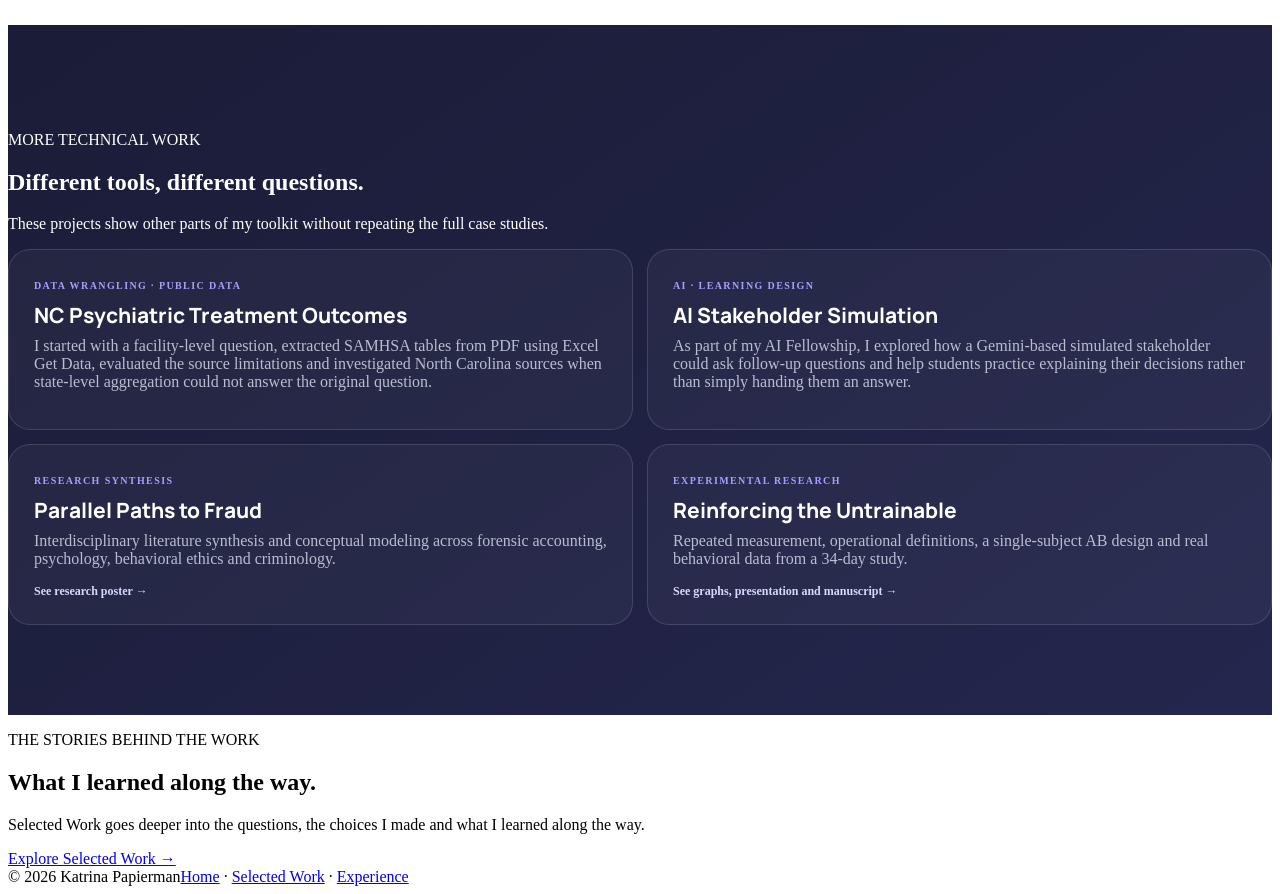
==== commit d328f77f: "Fix project navigation, publish healthcare link and dashboard image, and add weather project walkthr" ====
--- a/projects.html
+++ b/projects.html
@@ -1,13 +1,13 @@
-<!doctype html><html lang="en"><head><meta charset="utf-8"><meta name="viewport" content="width=device-width,initial-scale=1"><meta name="description" content="Technical projects, dashboards, notebooks and project artifacts by Katrina Papierman."><title>Technical Projects &amp; Tools | Katrina Papierman</title><link rel="preconnect" href="https://fonts.googleapis.com"><link rel="preconnect" href="https://fonts.gstatic.com" crossorigin><link href="https://fonts.googleapis.com/css2?family=DM+Sans:wght@400;500;600;700&family=Manrope:wght@500;600;700;800&display=swap" rel="stylesheet"><link rel="stylesheet" href="styles.css"><style>html,body{max-width:100%;overflow-x:hidden}.tool-showcase{padding:0 0 95px}.tool-intro{max-width:780px;margin-bottom:32px}.tool-intro h2{font:750 clamp(34px,4vw,52px)/1.1 'Manrope';letter-spacing:-.04em;margin:0 0 15px}.tool-intro>p:last-child{color:var(--muted);font-size:17px}.dashboard-grid,.code-grid{display:grid;grid-template-columns:repeat(2,minmax(0,1fr));gap:18px}.dashboard-project,.code-card{min-width:0;border:1px solid var(--line);border-radius:28px;padding:28px;background:#fff;box-shadow:0 14px 40px rgba(32,35,68,.06)}.dashboard-project.wide{grid-column:1/-1}.dashboard-head{display:flex;flex-direction:column;gap:5px}.dashboard-head span,.code-card>span{font-size:10px;letter-spacing:.14em;font-weight:800;color:var(--purple)}.dashboard-head b,.code-card h3{font:750 23px/1.2 'Manrope'}.dashboard-project>p,.code-card>p{color:var(--muted)}.dashboard-project .file-note{font-size:12px;margin:8px 0 0}.source-links{display:flex;flex-wrap:wrap;gap:9px;margin:18px 0}.source-links a{font-size:12px;font-weight:700;text-decoration:none;color:var(--purple-dark);background:var(--lav);padding:9px 12px;border-radius:10px}.notebook-gallery{display:grid;grid-template-columns:repeat(2,minmax(0,1fr));gap:12px;margin:20px 0}.notebook-gallery figure{margin:0;border:1px solid var(--line);border-radius:16px;padding:10px;background:#fafaff;min-width:0}.notebook-gallery img{width:100%;height:auto;display:block;border-radius:10px}.notebook-gallery figcaption{font-size:12px;color:var(--muted);padding:8px 2px 2px}.projects-band{background:linear-gradient(145deg,#1b1c37,#24264d);color:white;padding:90px 0}.proof-grid{display:grid;grid-template-columns:repeat(2,minmax(0,1fr));gap:14px}.proof-card{display:block;color:white;text-decoration:none;border:1px solid rgba(255,255,255,.13);background:rgba(255,255,255,.04);border-radius:22px;padding:25px;transition:.2s}.proof-card:hover{transform:translateY(-3px);background:rgba(255,255,255,.07)}.proof-card>span{font-size:10px;letter-spacing:.14em;font-weight:800;color:#a69fff}.proof-card h3{font:750 21px 'Manrope';margin:8px 0}.proof-card p{color:#b9bdd0;margin:0 0 13px}.proof-card b{font-size:12px;color:#d9d6ff}@media(max-width:850px){.dashboard-grid,.code-grid,.proof-grid,.notebook-gallery{grid-template-columns:1fr}.dashboard-project.wide{grid-column:auto}}</style></head><body><header class="nav-wrap"><nav class="nav container"><a class="brand name-brand" href="index.html"><span class="brand-mark">KP</span><span class="brand-name">Katrina Papierman</span></a><div class="nav-links"><a href="work.html">Selected Work</a><a href="projects.html">Technical Projects</a><a href="experience.html">Experience</a><a href="index.html#about">About</a><a href="index.html#contact">Contact</a></div></nav></header><main><section class="page-hero container"><p class="eyebrow">TECHNICAL PROJECTS + TOOLS</p><h1>Code, dashboards and <em>technical work.</em></h1><p>Selected Work tells the story behind my strongest projects. This page is the more technical side: full Python notebooks, model outputs, Power BI and Tableau files, and additional examples of how I have used different tools.</p></section>
+<!doctype html><html lang="en"><head><meta charset="utf-8"><meta name="viewport" content="width=device-width,initial-scale=1"><meta name="description" content="Technical projects, dashboards, notebooks and project artifacts by Katrina Papierman."><title>Technical Projects &amp; Tools | Katrina Papierman</title><link rel="preconnect" href="https://fonts.googleapis.com"><link rel="preconnect" href="https://fonts.gstatic.com" crossorigin><link href="https://fonts.googleapis.com/css2?family=DM+Sans:wght@400;500;600;700&family=Manrope:wght@500;600;700;800&display=swap" rel="stylesheet"><link rel="stylesheet" href="styles.css"><style>html,body{max-width:100%;overflow-x:hidden}.tool-showcase{padding:0 0 95px}.tool-intro{max-width:780px;margin-bottom:32px}.tool-intro h2{font:750 clamp(34px,4vw,52px)/1.1 'Manrope';letter-spacing:-.04em;margin:0 0 15px}.tool-intro>p:last-child{color:var(--muted);font-size:17px}.dashboard-grid,.code-grid{display:grid;grid-template-columns:repeat(2,minmax(0,1fr));gap:18px}.dashboard-project,.code-card{min-width:0;border:1px solid var(--line);border-radius:28px;padding:28px;background:#fff;box-shadow:0 14px 40px rgba(32,35,68,.06)}.dashboard-project.wide{grid-column:1/-1}.dashboard-head{display:flex;flex-direction:column;gap:5px}.dashboard-head span,.code-card>span{font-size:10px;letter-spacing:.14em;font-weight:800;color:var(--purple)}.dashboard-head b,.code-card h3{font:750 23px/1.2 'Manrope'}.dashboard-project>p,.code-card>p{color:var(--muted)}.dashboard-project .file-note{font-size:12px;margin:8px 0 0}.source-links{display:flex;flex-wrap:wrap;gap:9px;margin:18px 0}.source-links a{font-size:12px;font-weight:700;text-decoration:none;color:var(--purple-dark);background:var(--lav);padding:9px 12px;border-radius:10px}.notebook-gallery{display:grid;grid-template-columns:repeat(2,minmax(0,1fr));gap:12px;margin:20px 0}.notebook-gallery figure{margin:0;border:1px solid var(--line);border-radius:16px;padding:10px;background:#fafaff;min-width:0}.notebook-gallery img{width:100%;height:auto;display:block;border-radius:10px}.notebook-gallery figcaption{font-size:12px;color:var(--muted);padding:8px 2px 2px}.projects-band{background:linear-gradient(145deg,#1b1c37,#24264d);color:white;padding:90px 0}.proof-grid{display:grid;grid-template-columns:repeat(2,minmax(0,1fr));gap:14px}.proof-card{display:block;color:white;text-decoration:none;border:1px solid rgba(255,255,255,.13);background:rgba(255,255,255,.04);border-radius:22px;padding:25px;transition:.2s}.proof-card:hover{transform:translateY(-3px);background:rgba(255,255,255,.07)}.proof-card>span{font-size:10px;letter-spacing:.14em;font-weight:800;color:#a69fff}.proof-card h3{font:750 21px 'Manrope';margin:8px 0}.proof-card p{color:#b9bdd0;margin:0 0 13px}.proof-card b{font-size:12px;color:#d9d6ff}@media(max-width:850px){.dashboard-grid,.code-grid,.proof-grid,.notebook-gallery{grid-template-columns:1fr}.dashboard-project.wide{grid-column:auto}}.project-screenshot{margin:22px 0 12px;border:1px solid var(--line);border-radius:17px;padding:10px;background:#fbfaff}.project-screenshot img{width:100%;height:auto;display:block;border-radius:10px}.project-screenshot figcaption{font-size:12px;color:var(--muted);padding:8px 4px 3px}.source-details{margin:5px 0 13px;font-size:12px;color:var(--muted)}.source-details summary{cursor:pointer;color:var(--purple-dark);font-weight:700}.source-details a{color:var(--purple-dark)}.dashboard-project p{line-height:1.6}.source-links a:focus-visible,.source-details summary:focus-visible{outline:3px solid var(--blue);outline-offset:3px}</style></head><body><header class="nav-wrap"><nav class="nav container"><a class="brand name-brand" href="index.html"><span class="brand-mark">KP</span><span class="brand-name">Katrina Papierman</span></a><div class="nav-links"><a href="work.html">Selected Work</a><a href="projects.html">Technical Projects</a><a href="experience.html">Experience</a><a href="index.html#about">About</a><a href="index.html#contact">Contact</a></div></nav></header><main><section class="page-hero container"><p class="eyebrow">TECHNICAL PROJECTS + TOOLS</p><h1>Code, dashboards and <em>technical work.</em></h1><p>Selected Work tells the story behind my strongest projects. This page is the more technical side: full Python notebooks, model outputs, Power BI and Tableau files, and additional examples of how I have used different tools.</p></section>
 <section class="tool-showcase container"><div class="tool-intro"><p class="eyebrow">PYTHON + MACHINE LEARNING</p><h2>Modeling in Python</h2><p>These projects include the original notebooks with code, outputs and model diagnostics. Selected results are shown here for a quick review, with the complete notebooks available for a closer look.</p></div><div class="code-grid"><article class="code-card"><span>PYTHON · XGBOOST · SHAP</span><h3>Predicting Controllable Flight Delays</h3><p>Compared decision tree, random forest, logistic regression and XGBoost models, worked through class imbalance and used SHAP to interpret the final model.</p><div class="notebook-gallery"><figure><a href="assets/flight/flight-cell-68.png" target="_blank"><img src="assets/flight/flight-cell-68.png" alt="Flight delay SHAP beeswarm plot"></a><figcaption>SHAP beeswarm</figcaption></figure><figure><a href="assets/flight/flight-cell-60.png" target="_blank"><img src="assets/flight/flight-cell-60.png" alt="Flight delay model performance comparison"></a><figcaption>Model comparison</figcaption></figure></div><div class="source-links"><a href="https://github.com/kpapierman/kpapierman.github.io/blob/main/projects/notebooks/flight-delay-project.ipynb" target="_blank" rel="noopener">View full notebook ↗</a><a href="projects/reports/flight-delays-final-presentation.pdf" target="_blank">Final presentation ↗</a><a href="work.html#flight">Read case study →</a></div></article><article class="code-card"><span>PYTHON · LOGISTIC REGRESSION</span><h3>Austin Animal Center Adoption Outcomes</h3><p>Worked with more than 173,000 shelter records, created analytical breed categories, explored adoption patterns and built a logistic regression model for adoption outcomes.</p><div class="notebook-gallery"><figure><a href="assets/austin/austin-cell-35.png" target="_blank"><img src="assets/austin/austin-cell-35.png" alt="Austin Animal Center adoption rate by breed category"></a><figcaption>Adoption rate by breed category</figcaption></figure><figure><a href="assets/austin/austin-cell-41.png" target="_blank"><img src="assets/austin/austin-cell-41.png" alt="Austin Animal Center adoption rate by age"></a><figcaption>Adoption rate by age</figcaption></figure></div><p>The model evaluation was about 74.9% accuracy, 83.6% recall and an F1 score of 0.77. The full notebook also shows the cleaning, exploratory analysis, feature creation, coefficient table and odds ratios rather than only the final model.</p><div class="source-links"><a href="https://github.com/kpapierman/kpapierman.github.io/blob/main/projects/notebooks/austin-animal-center-adoption-outcomes.ipynb" target="_blank" rel="noopener">View full notebook ↗</a><a href="work.html#animals">Read case study →</a></div></article></div></section>
 <section class="tool-showcase container" id="visualization">
-<div class="tool-intro"><p class="eyebrow">DATA VISUALIZATION</p><h2>Power BI + Tableau</h2><p>I enjoy making big, complicated datasets easier for someone else to explore. These projects include complete dashboards, data stories and earlier visualization exercises.</p></div>
+<div class="tool-intro"><p class="eyebrow">DASHBOARDS · DATA STORIES · PRODUCT UI</p><h2>Making information easier to use</h2><p>These projects show how I've approached the experience of using data and digital tools, from a pet-care app to dashboards and Tableau stories. I've linked the work you can actually open, and included context about what each file contains.</p></div>
 <div class="dashboard-grid">
-<article class="dashboard-project wide" id="border-crossings"><div class="dashboard-head"><span>TABLEAU · INTERACTIVE DASHBOARD</span><b>U.S. Border &amp; Port Crossings</b></div><p>I combined maps, crossing trends over time, port rankings and summary figures into an interactive dashboard. A parameter lets viewers switch between ports and states, and the dashboard interactions help narrow down a much larger dataset.</p><p>Of my Tableau projects, this is the clearest example of creating a complete user-facing dashboard rather than separate charts on different tabs.</p><div class="source-links"><a data-optional-file href="projects/dashboards/us-border-crossings-interactive-dashboard.twbx" download hidden>Download interactive Tableau dashboard (.twbx) ↓</a></div><div class="chips"><span>Tableau</span><span>Dashboard Actions</span><span>Maps</span><span>Parameters</span><span>Interactive Filtering</span></div></article>
-<article class="dashboard-project wide" id="weather-congestion"><div class="dashboard-head"><span>TABLEAU · THREE-PART DATA STORY</span><b>Weather &amp; Traffic Congestion in the Northeast</b></div><p>This Tableau Story compares traffic incidents and delays in Pennsylvania with other Northeastern states. I organized weather and visibility comparisons, maps and delay charts into three parts: where Pennsylvania stands, which conditions accompany longer delays, and what the rain-and-mist patterns may be worth exploring further.</p><p>I wanted the analysis to unfold in a useful order, rather than asking someone to make sense of more than 20 individual worksheets. These are descriptive patterns, not proof that a particular weather condition caused the differences.</p><div class="chips"><span>Tableau Story</span><span>Three Dashboards</span><span>Maps</span><span>Visual Storytelling</span></div></article>
-<article class="dashboard-project" id="connecticut-mortality"><div class="dashboard-head"><span>POWER BI + TABLEAU · GROUP PROJECT</span><b>Accidental Drug-Related Deaths in Connecticut</b></div><p>My group explored accidental drug-related deaths in Connecticut from 2012 to 2023 using Power BI and a three-part Tableau story. We looked at trends over time, substances found in the data, and demographic patterns. I learned how important careful labels are with public-health data: one death can involve multiple substances.</p><div class="source-links"><a href="projects/dashboards/connecticut-drug-related-mortality-power-bi.pbix" download>Power BI dashboard (.pbix) ↓</a><a href="projects/dashboards/connecticut-drug-related-mortality-tableau-revised.twbx" download>Cleaned Tableau story (.twbx) ↓</a><a href="projects/dashboards/connecticut-drug-related-mortality-tableau-original.twbx" download>Original class version (.twbx) ↓</a></div><p class="file-note">The two Tableau downloads are versions of the same group project. The revised file has simpler story navigation and removes the misplaced orange boxes and annotation. The opioid-versus-all-drug time comparison still needs separate review.</p><figure data-optional-file hidden style="margin:15px 0"><img data-src="assets/connecticut/connecticut-drug-mortality-dashboard.png" alt="Connecticut drug-related mortality Power BI dashboard with KPIs, trends, drug counts, age and city patterns" style="width:100%;border-radius:15px;display:block"><figcaption style="font-size:12px;color:var(--muted)">Power BI dashboard overview</figcaption></figure><div class="chips"><span>Power BI</span><span>Tableau</span><span>Public Health</span><span>Group Project</span></div></article>
-<article class="dashboard-project" id="healthcare-visualizations"><div class="dashboard-head"><span>TABLEAU · ANALYTICAL WORKSHEETS</span><b>Healthcare Analytics &amp; Visualizations</b></div><p>These Tableau views explore patient outcomes, physician satisfaction, revenue, insurance margins and demographic comparisons. I tried multiple chart types while finding ways to communicate each question. It's a collection of analytical worksheets, not a finished combined dashboard.</p><div class="source-links"><a href="projects/dashboards/healthcare-analytics-tableau-portfolio-version.twbx" download>Earlier portfolio version (.twbx) ↓</a><a data-optional-file href="projects/dashboards/healthcare-analytics-tableau-expanded.twbx" download hidden>Expanded worksheet collection (13 sheets) (.twbx) ↓</a></div><p class="file-note">The original portfolio export and expanded worksheet collection are two versions of the same project, not separate case studies.</p><div class="chips"><span>Tableau</span><span>Healthcare Data</span><span>Data Exploration</span><span>Chart Design</span></div></article>
-<article class="dashboard-project wide" id="pawsitive-preview"><div class="dashboard-head"><span>PRODUCT UI · AI-ASSISTED DEVELOPMENT</span><b>Pawsitive Care: A Pet Health Tracking App</b></div><p>I started with a class prototype and kept developing it because I wanted a better way to understand changes in daily pet care. The newer app brings together customizable trackers, history, schedules and trends. I used AI tools extensively to help write the code; I've focused on the product decisions, interface, testing and making the workflows easier to use.</p><p>A separate, read-only preview lets visitors look through fictional sample screens without an account or access to real pet data.</p><div class="source-links"><a href="pawsitive-preview.html">Explore read-only preview →</a><a href="work.html#pawfect">Read project story →</a><a href="https://claude.ai/public/artifacts/922b735a-c318-4706-8ccb-749c2b2f7bd3" target="_blank" rel="noopener noreferrer">Original class prototype ↗</a></div><div class="chips"><span>UI/UX</span><span>AI-Assisted Coding</span><span>Mobile</span><span>Health Tracking</span></div></article>
+<article class="dashboard-project wide" id="pawsitive-preview"><div class="dashboard-head"><span>PRODUCT DESIGN · AI-ASSISTED DEVELOPMENT</span><b>Pawsitive Care — Pet Health Tracking App</b></div><p>This began as a class prototype and grew into an offline-capable pet-care app with customizable trackers, care history, schedules and health trends. I used AI coding tools to help implement it and focused on product decisions, the interface, testing on my phone and making complicated features easier to navigate.</p><p>The preview uses a fictional pet, so anyone can look around without signing in or touching real data.</p><div class="source-links"><a href="pawsitive-preview.html">Explore read-only app preview →</a><a href="work.html#pawfect">Read how I built it →</a><a href="https://claude.ai/public/artifacts/922b735a-c318-4706-8ccb-749c2b2f7bd3" target="_blank" rel="noopener noreferrer">Original class prototype ↗</a></div><div class="chips"><span>UI/UX</span><span>Product Thinking</span><span>AI-Assisted Development</span><span>Mobile Usability</span></div></article>
+<article class="dashboard-project wide" id="connecticut-mortality"><div class="dashboard-head"><span>POWER BI + TABLEAU · GROUP DATA STORY</span><b>Accidental Drug-Related Deaths in Connecticut</b></div><p>My group looked at accidental drug-related deaths in Connecticut from 2012 to 2023, including changes over time, substances recorded in the data and demographic patterns. We used Power BI and a three-part Tableau story to make a difficult public-health topic easier to explore.</p><figure class="project-screenshot"><a href="assets/connecticut/connecticut-drug-mortality-dashboard.png" target="_blank" rel="noopener"><img src="assets/connecticut/connecticut-drug-mortality-dashboard.png" loading="lazy" alt="Power BI dashboard with drug-related mortality trends, drug counts, demographic charts and filters for Connecticut"></a><figcaption>Power BI dashboard from the group project. Click to view the original screenshot.</figcaption></figure><div class="source-links"><a href="projects/dashboards/connecticut-drug-related-mortality-power-bi.pbix" download>Download Power BI dashboard (.pbix) ↓</a><a href="projects/dashboards/connecticut-drug-related-mortality-tableau-revised.twbx" download>Download updated Tableau story (.twbx) ↓</a></div><details class="source-details"><summary>View original Tableau submission</summary><p><a href="projects/dashboards/connecticut-drug-related-mortality-tableau-original.twbx" download>Download original class version (.twbx) ↓</a> — same project, before minor presentation cleanup.</p></details><p class="file-note">A death can involve more than one substance, so the drug categories aren't mutually exclusive. One opioid-versus-all-drugs time comparison in the Tableau story still needs review; I haven't presented it here as a validated finding.</p><div class="chips"><span>Power BI</span><span>Tableau Story</span><span>Public Health</span><span>Group Work</span></div></article>
+<article class="dashboard-project" id="healthcare-visualizations"><div class="dashboard-head"><span>TABLEAU · COURSEWORK</span><b>Healthcare Analytics &amp; Visualizations</b></div><p>Thirteen Tableau worksheets exploring patient outcomes, physician satisfaction, revenue, insurance margins and demographic comparisons. I worked through different chart types to see which communicated each question best. This is a worksheet collection, not a combined dashboard.</p><div class="source-links"><a href="projects/dashboards/healthcare-analytics-tableau-expanded.twbx" download>Download Tableau workbook — 13 worksheets (.twbx) ↓</a></div><p class="file-note">The earlier coursework version is preserved in the repository, but I use the expanded workbook here so there aren't two confusing downloads for nearly the same project.</p><div class="chips"><span>Tableau</span><span>Healthcare</span><span>Worksheet Design</span></div></article>
+<article class="dashboard-project" id="weather-congestion"><div class="dashboard-head"><span>TABLEAU · THREE-PART DATA STORY</span><b>Weather &amp; Traffic Congestion in the Northeast</b></div><p>My Tableau story compares traffic incidents, visibility and delays in Pennsylvania and nearby states. It moves from regional comparisons to weather-related patterns, then looks more closely at rain and mist.</p><div class="source-links"><a href="weather-traffic-overview.html">Explore the three-part story →</a></div><p class="file-note">The original packaged Tableau file is more than 300 MB, so this link opens a project walkthrough rather than a broken or oversized download.</p><div class="chips"><span>Tableau Story</span><span>Three Dashboards</span><span>Maps</span></div></article>
+<article class="dashboard-project" id="border-crossings"><div class="dashboard-head"><span>ADDITIONAL TABLEAU DASHBOARD</span><b>U.S. Port Crossing Trends</b></div><p>An interactive dashboard of historical U.S. border and port crossing counts, with maps, rankings and a parameter for switching between state and port views. This was useful practice in connecting several charts into one interface.</p><div class="source-links"><a href="projects/dashboards/us-border-crossings-interactive-dashboard.twbx" download>Download interactive Tableau dashboard (.twbx) ↓</a></div><div class="chips"><span>Interactive Dashboard</span><span>Parameters</span><span>Geographic Data</span></div></article>
 </div></section>
 <section class="projects-band"><div class="container"><div class="section-heading light"><div><p class="eyebrow">MORE TECHNICAL WORK</p><h2>Different tools, different questions.</h2></div><p>These projects show other parts of my toolkit without repeating the full case studies.</p></div><div class="proof-grid"><article class="proof-card"><span>DATA WRANGLING · PUBLIC DATA</span><h3>NC Psychiatric Treatment Outcomes</h3><p>I started with a facility-level question, extracted SAMHSA tables from PDF using Excel Get Data, evaluated the source limitations and investigated North Carolina sources when state-level aggregation could not answer the original question.</p></article><article class="proof-card"><span>AI · LEARNING DESIGN</span><h3>AI Stakeholder Simulation</h3><p>As part of my AI Fellowship, I explored how a Gemini-based simulated stakeholder could ask follow-up questions and help students practice explaining their decisions rather than simply handing them an answer.</p></article><a href="work.html#fraud" class="proof-card"><span>RESEARCH SYNTHESIS</span><h3>Parallel Paths to Fraud</h3><p>Interdisciplinary literature synthesis and conceptual modeling across forensic accounting, psychology, behavioral ethics and criminology.</p><b>See research poster →</b></a><a href="work.html#cat" class="proof-card"><span>EXPERIMENTAL RESEARCH</span><h3>Reinforcing the Untrainable</h3><p>Repeated measurement, operational definitions, a single-subject AB design and real behavioral data from a 34-day study.</p><b>See graphs, presentation and manuscript →</b></a></div></div></section>
-<section class="section container"><div class="section-heading"><div><p class="eyebrow">THE STORIES BEHIND THE WORK</p><h2>The decisions behind the work.</h2></div><p>Selected Work goes deeper into the questions, the choices I made and what I learned along the way.</p></div><div class="center-action"><a class="button primary" href="work.html">Explore Selected Work →</a></div></section></main><footer><div class="container"><span>© 2026 Katrina Papierman</span><span><a href="index.html">Home</a> · <a href="work.html">Selected Work</a> · <a href="experience.html">Experience</a></span></div></footer><script>(function(){document.querySelectorAll('[data-optional-file]').forEach(function(el){var u=el.tagName==='FIGURE'?el.querySelector('img').getAttribute('data-src'):el.getAttribute('href');if(!u)return;fetch(u,{method:'HEAD',cache:'no-store'}).then(function(r){if(r.ok){if(el.tagName==='FIGURE')el.querySelector('img').src=u;el.hidden=false}}).catch(function(){})})})()</script></body></html>+<section class="section container"><div class="section-heading"><div><p class="eyebrow">THE STORIES BEHIND THE WORK</p><h2>What I learned along the way.</h2></div><p>Selected Work goes deeper into the questions, the choices I made and what I learned along the way.</p></div><div class="center-action"><a class="button primary" href="work.html">Explore Selected Work →</a></div></section></main><footer><div class="container"><span>© 2026 Katrina Papierman</span><span><a href="index.html">Home</a> · <a href="work.html">Selected Work</a> · <a href="experience.html">Experience</a></span></div></footer></body></html>
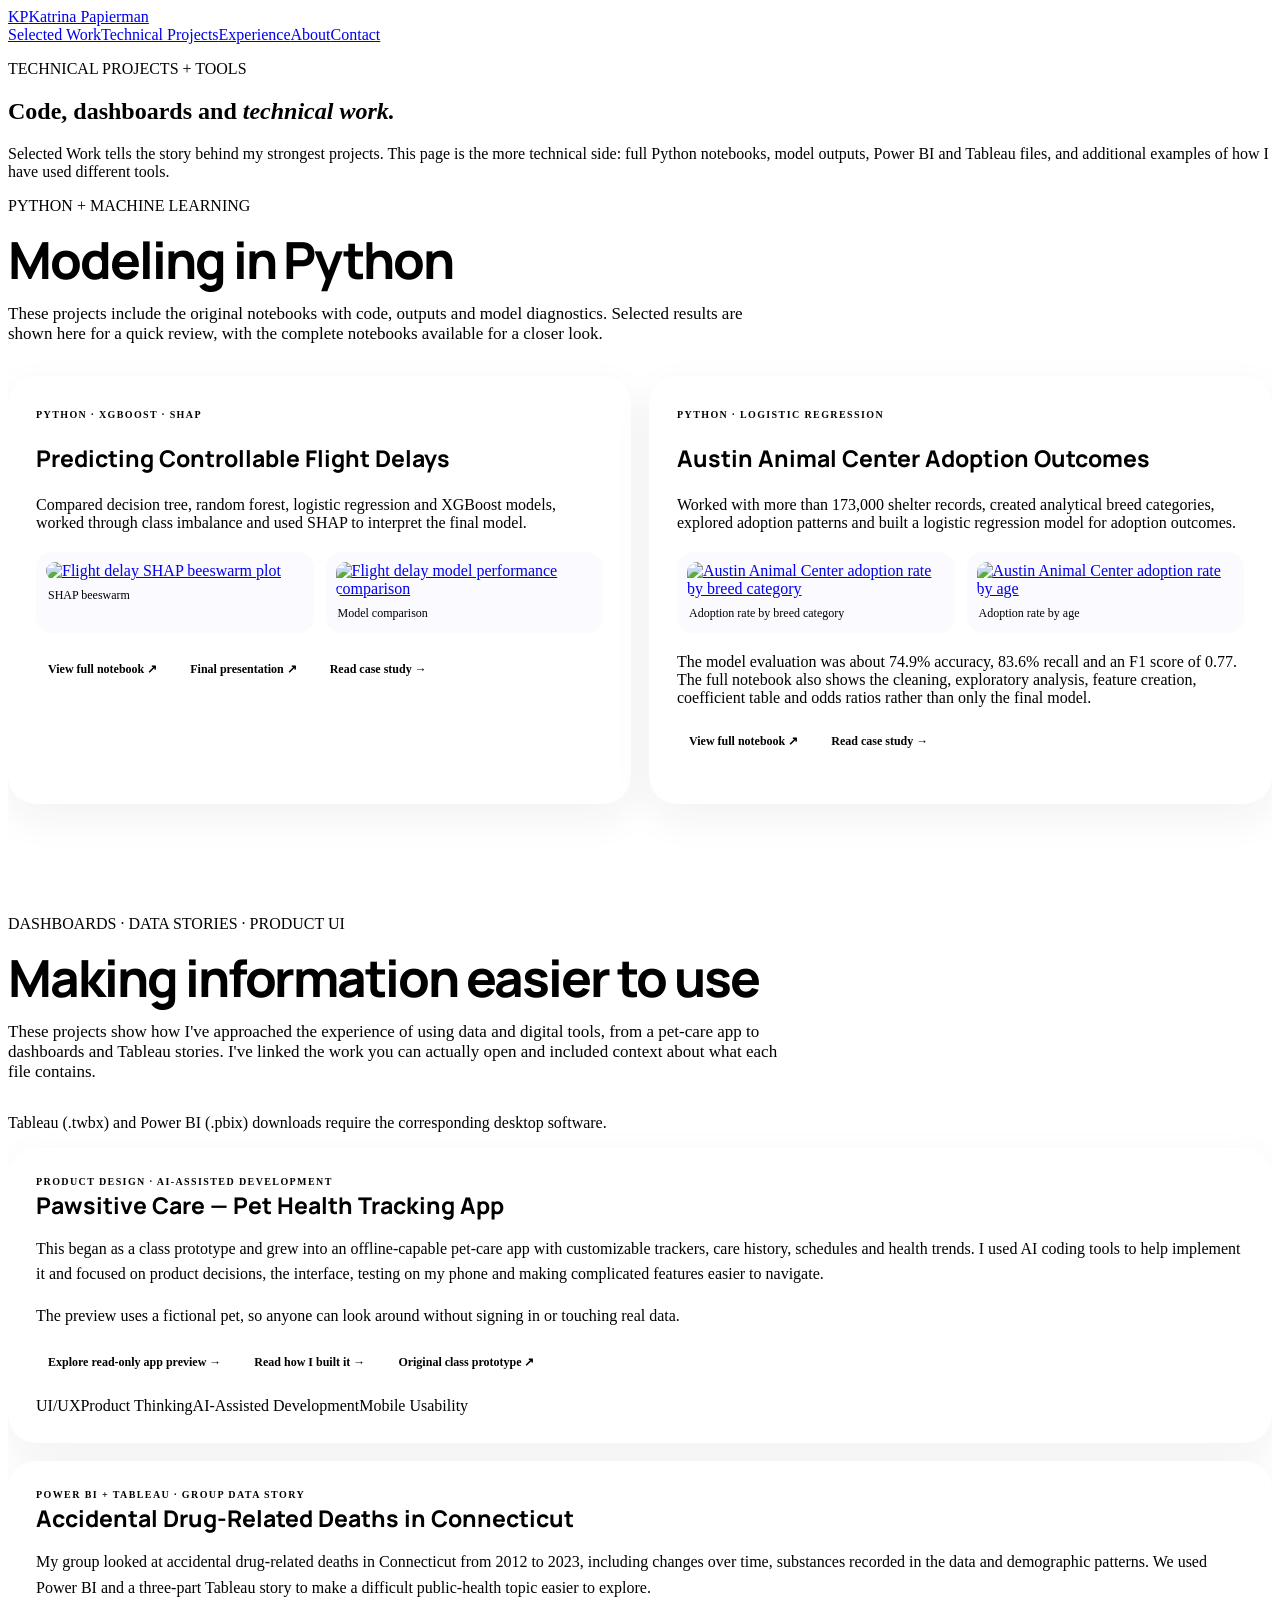
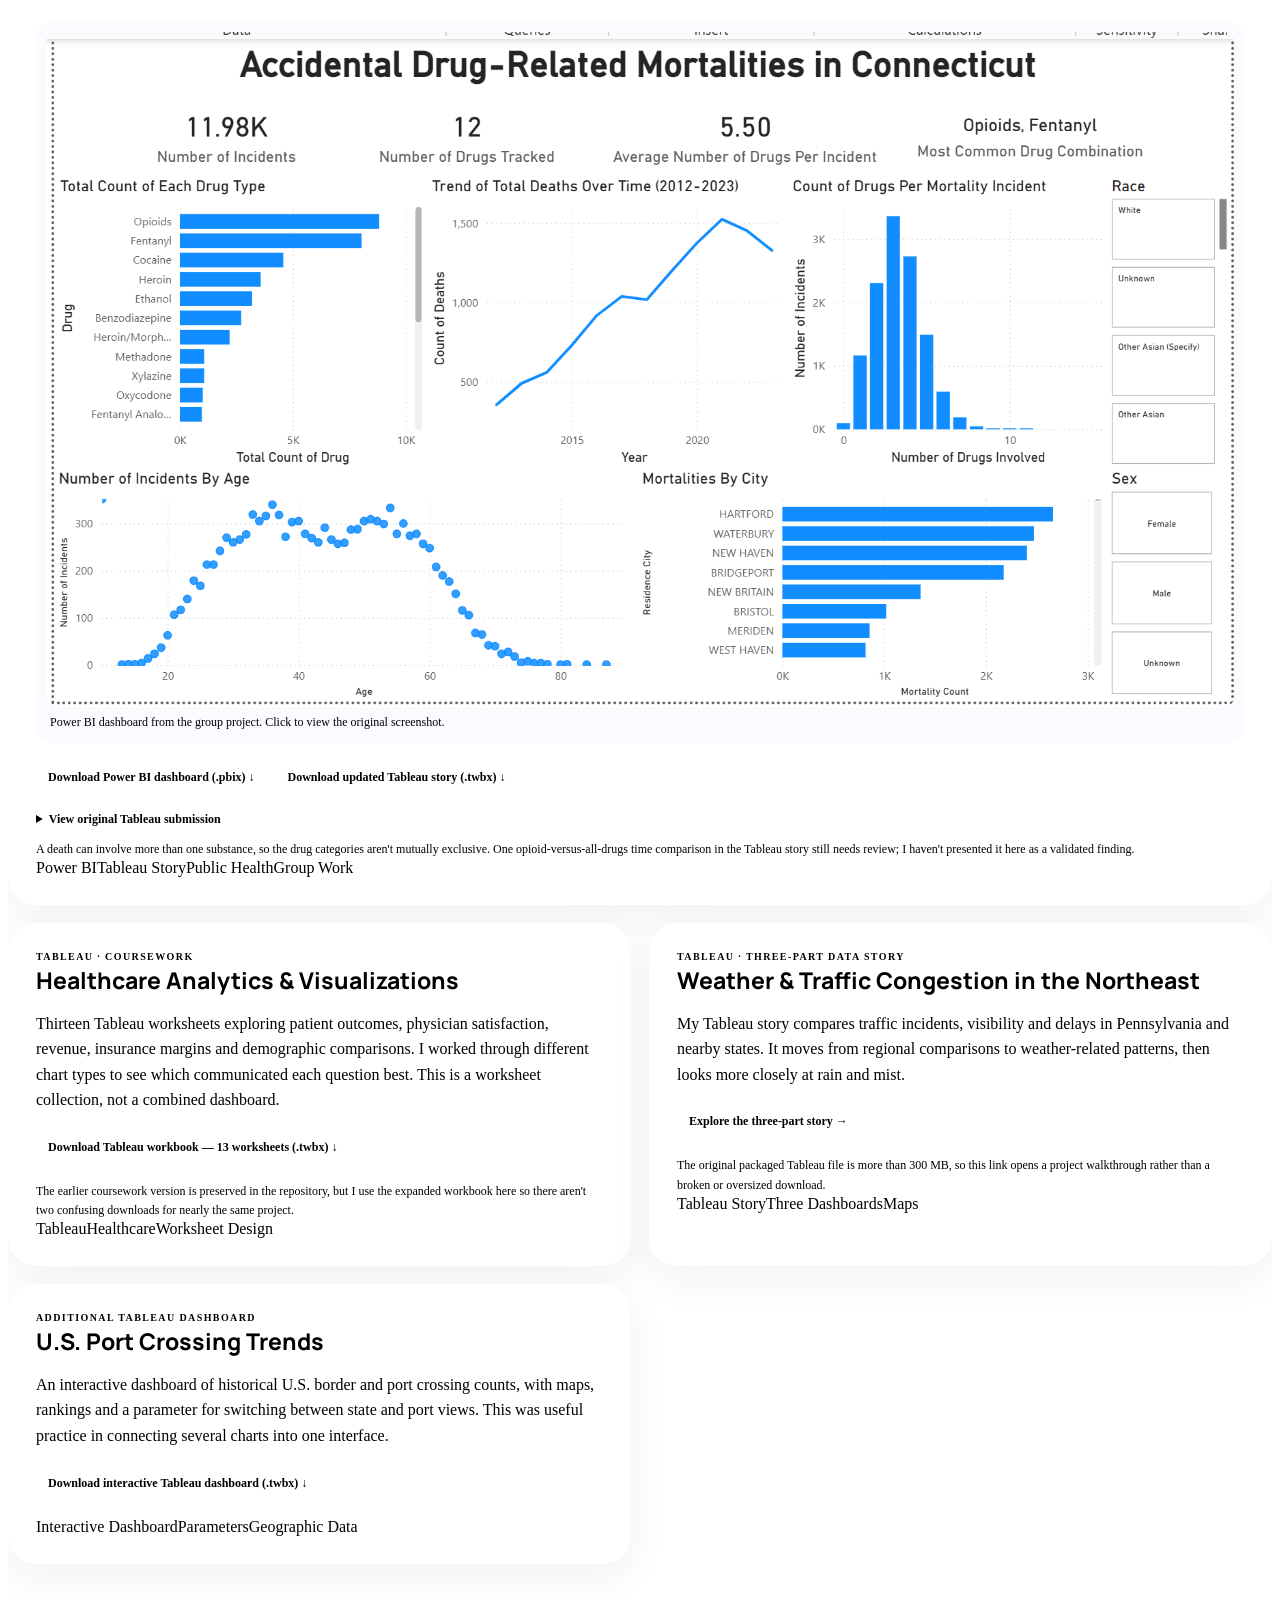
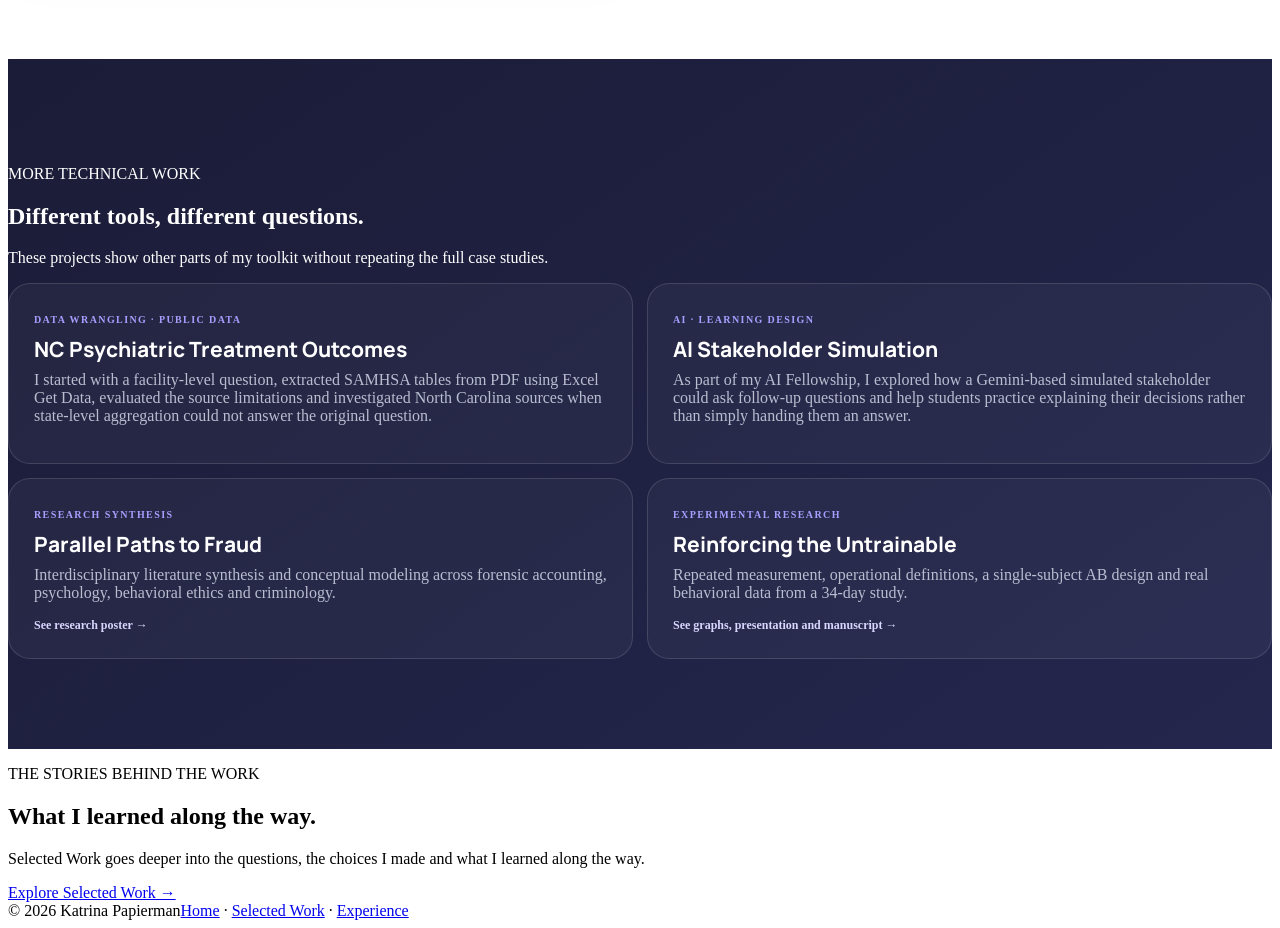
==== commit 252eb966: "Polish portfolio link behavior and remove temporary workbook transfer files" ====
--- a/projects.html
+++ b/projects.html
@@ -1,10 +1,10 @@
-<!doctype html><html lang="en"><head><meta charset="utf-8"><meta name="viewport" content="width=device-width,initial-scale=1"><meta name="description" content="Technical projects, dashboards, notebooks and project artifacts by Katrina Papierman."><title>Technical Projects &amp; Tools | Katrina Papierman</title><link rel="preconnect" href="https://fonts.googleapis.com"><link rel="preconnect" href="https://fonts.gstatic.com" crossorigin><link href="https://fonts.googleapis.com/css2?family=DM+Sans:wght@400;500;600;700&family=Manrope:wght@500;600;700;800&display=swap" rel="stylesheet"><link rel="stylesheet" href="styles.css"><style>html,body{max-width:100%;overflow-x:hidden}.tool-showcase{padding:0 0 95px}.tool-intro{max-width:780px;margin-bottom:32px}.tool-intro h2{font:750 clamp(34px,4vw,52px)/1.1 'Manrope';letter-spacing:-.04em;margin:0 0 15px}.tool-intro>p:last-child{color:var(--muted);font-size:17px}.dashboard-grid,.code-grid{display:grid;grid-template-columns:repeat(2,minmax(0,1fr));gap:18px}.dashboard-project,.code-card{min-width:0;border:1px solid var(--line);border-radius:28px;padding:28px;background:#fff;box-shadow:0 14px 40px rgba(32,35,68,.06)}.dashboard-project.wide{grid-column:1/-1}.dashboard-head{display:flex;flex-direction:column;gap:5px}.dashboard-head span,.code-card>span{font-size:10px;letter-spacing:.14em;font-weight:800;color:var(--purple)}.dashboard-head b,.code-card h3{font:750 23px/1.2 'Manrope'}.dashboard-project>p,.code-card>p{color:var(--muted)}.dashboard-project .file-note{font-size:12px;margin:8px 0 0}.source-links{display:flex;flex-wrap:wrap;gap:9px;margin:18px 0}.source-links a{font-size:12px;font-weight:700;text-decoration:none;color:var(--purple-dark);background:var(--lav);padding:9px 12px;border-radius:10px}.notebook-gallery{display:grid;grid-template-columns:repeat(2,minmax(0,1fr));gap:12px;margin:20px 0}.notebook-gallery figure{margin:0;border:1px solid var(--line);border-radius:16px;padding:10px;background:#fafaff;min-width:0}.notebook-gallery img{width:100%;height:auto;display:block;border-radius:10px}.notebook-gallery figcaption{font-size:12px;color:var(--muted);padding:8px 2px 2px}.projects-band{background:linear-gradient(145deg,#1b1c37,#24264d);color:white;padding:90px 0}.proof-grid{display:grid;grid-template-columns:repeat(2,minmax(0,1fr));gap:14px}.proof-card{display:block;color:white;text-decoration:none;border:1px solid rgba(255,255,255,.13);background:rgba(255,255,255,.04);border-radius:22px;padding:25px;transition:.2s}.proof-card:hover{transform:translateY(-3px);background:rgba(255,255,255,.07)}.proof-card>span{font-size:10px;letter-spacing:.14em;font-weight:800;color:#a69fff}.proof-card h3{font:750 21px 'Manrope';margin:8px 0}.proof-card p{color:#b9bdd0;margin:0 0 13px}.proof-card b{font-size:12px;color:#d9d6ff}@media(max-width:850px){.dashboard-grid,.code-grid,.proof-grid,.notebook-gallery{grid-template-columns:1fr}.dashboard-project.wide{grid-column:auto}}.project-screenshot{margin:22px 0 12px;border:1px solid var(--line);border-radius:17px;padding:10px;background:#fbfaff}.project-screenshot img{width:100%;height:auto;display:block;border-radius:10px}.project-screenshot figcaption{font-size:12px;color:var(--muted);padding:8px 4px 3px}.source-details{margin:5px 0 13px;font-size:12px;color:var(--muted)}.source-details summary{cursor:pointer;color:var(--purple-dark);font-weight:700}.source-details a{color:var(--purple-dark)}.dashboard-project p{line-height:1.6}.source-links a:focus-visible,.source-details summary:focus-visible{outline:3px solid var(--blue);outline-offset:3px}</style></head><body><header class="nav-wrap"><nav class="nav container"><a class="brand name-brand" href="index.html"><span class="brand-mark">KP</span><span class="brand-name">Katrina Papierman</span></a><div class="nav-links"><a href="work.html">Selected Work</a><a href="projects.html">Technical Projects</a><a href="experience.html">Experience</a><a href="index.html#about">About</a><a href="index.html#contact">Contact</a></div></nav></header><main><section class="page-hero container"><p class="eyebrow">TECHNICAL PROJECTS + TOOLS</p><h1>Code, dashboards and <em>technical work.</em></h1><p>Selected Work tells the story behind my strongest projects. This page is the more technical side: full Python notebooks, model outputs, Power BI and Tableau files, and additional examples of how I have used different tools.</p></section>
-<section class="tool-showcase container"><div class="tool-intro"><p class="eyebrow">PYTHON + MACHINE LEARNING</p><h2>Modeling in Python</h2><p>These projects include the original notebooks with code, outputs and model diagnostics. Selected results are shown here for a quick review, with the complete notebooks available for a closer look.</p></div><div class="code-grid"><article class="code-card"><span>PYTHON · XGBOOST · SHAP</span><h3>Predicting Controllable Flight Delays</h3><p>Compared decision tree, random forest, logistic regression and XGBoost models, worked through class imbalance and used SHAP to interpret the final model.</p><div class="notebook-gallery"><figure><a href="assets/flight/flight-cell-68.png" target="_blank"><img src="assets/flight/flight-cell-68.png" alt="Flight delay SHAP beeswarm plot"></a><figcaption>SHAP beeswarm</figcaption></figure><figure><a href="assets/flight/flight-cell-60.png" target="_blank"><img src="assets/flight/flight-cell-60.png" alt="Flight delay model performance comparison"></a><figcaption>Model comparison</figcaption></figure></div><div class="source-links"><a href="https://github.com/kpapierman/kpapierman.github.io/blob/main/projects/notebooks/flight-delay-project.ipynb" target="_blank" rel="noopener">View full notebook ↗</a><a href="projects/reports/flight-delays-final-presentation.pdf" target="_blank">Final presentation ↗</a><a href="work.html#flight">Read case study →</a></div></article><article class="code-card"><span>PYTHON · LOGISTIC REGRESSION</span><h3>Austin Animal Center Adoption Outcomes</h3><p>Worked with more than 173,000 shelter records, created analytical breed categories, explored adoption patterns and built a logistic regression model for adoption outcomes.</p><div class="notebook-gallery"><figure><a href="assets/austin/austin-cell-35.png" target="_blank"><img src="assets/austin/austin-cell-35.png" alt="Austin Animal Center adoption rate by breed category"></a><figcaption>Adoption rate by breed category</figcaption></figure><figure><a href="assets/austin/austin-cell-41.png" target="_blank"><img src="assets/austin/austin-cell-41.png" alt="Austin Animal Center adoption rate by age"></a><figcaption>Adoption rate by age</figcaption></figure></div><p>The model evaluation was about 74.9% accuracy, 83.6% recall and an F1 score of 0.77. The full notebook also shows the cleaning, exploratory analysis, feature creation, coefficient table and odds ratios rather than only the final model.</p><div class="source-links"><a href="https://github.com/kpapierman/kpapierman.github.io/blob/main/projects/notebooks/austin-animal-center-adoption-outcomes.ipynb" target="_blank" rel="noopener">View full notebook ↗</a><a href="work.html#animals">Read case study →</a></div></article></div></section>
+<!doctype html><html lang="en"><head><meta charset="utf-8"><meta name="viewport" content="width=device-width,initial-scale=1"><meta name="description" content="Technical projects, dashboards, notebooks and project artifacts by Katrina Papierman."><title>Technical Projects &amp; Tools | Katrina Papierman</title><link rel="preconnect" href="https://fonts.googleapis.com"><link rel="preconnect" href="https://fonts.gstatic.com" crossorigin><link href="https://fonts.googleapis.com/css2?family=DM+Sans:wght@400;500;600;700&family=Manrope:wght@500;600;700;800&display=swap" rel="stylesheet"><link rel="stylesheet" href="styles.css"><style>html,body{max-width:100%;overflow-x:hidden}.tool-showcase{padding:0 0 95px}.tool-intro{max-width:780px;margin-bottom:32px}.tool-intro h2{font:750 clamp(34px,4vw,52px)/1.1 'Manrope';letter-spacing:-.04em;margin:0 0 15px}.tool-intro>p:last-child{color:var(--muted);font-size:17px}.dashboard-grid,.code-grid{display:grid;grid-template-columns:repeat(2,minmax(0,1fr));gap:18px}.dashboard-project,.code-card{min-width:0;border:1px solid var(--line);border-radius:28px;padding:28px;background:#fff;box-shadow:0 14px 40px rgba(32,35,68,.06)}.dashboard-project.wide{grid-column:1/-1}.dashboard-head{display:flex;flex-direction:column;gap:5px}.dashboard-head span,.code-card>span{font-size:10px;letter-spacing:.14em;font-weight:800;color:var(--purple)}.dashboard-head b,.code-card h3{font:750 23px/1.2 'Manrope'}.dashboard-project>p,.code-card>p{color:var(--muted)}.dashboard-project .file-note{font-size:12px;margin:8px 0 0}.source-links{display:flex;flex-wrap:wrap;gap:9px;margin:18px 0}.source-links a{font-size:12px;font-weight:700;text-decoration:none;color:var(--purple-dark);background:var(--lav);padding:9px 12px;border-radius:10px}.notebook-gallery{display:grid;grid-template-columns:repeat(2,minmax(0,1fr));gap:12px;margin:20px 0}.notebook-gallery figure{margin:0;border:1px solid var(--line);border-radius:16px;padding:10px;background:#fafaff;min-width:0}.notebook-gallery img{width:100%;height:auto;display:block;border-radius:10px}.notebook-gallery figcaption{font-size:12px;color:var(--muted);padding:8px 2px 2px}.projects-band{background:linear-gradient(145deg,#1b1c37,#24264d);color:white;padding:90px 0}.proof-grid{display:grid;grid-template-columns:repeat(2,minmax(0,1fr));gap:14px}.proof-card{display:block;color:white;text-decoration:none;border:1px solid rgba(255,255,255,.13);background:rgba(255,255,255,.04);border-radius:22px;padding:25px;transition:.2s}.proof-grid a.proof-card:hover{transform:translateY(-3px);background:rgba(255,255,255,.07)}.proof-card>span{font-size:10px;letter-spacing:.14em;font-weight:800;color:#a69fff}.proof-card h3{font:750 21px 'Manrope';margin:8px 0}.proof-card p{color:#b9bdd0;margin:0 0 13px}.proof-card b{font-size:12px;color:#d9d6ff}@media(max-width:850px){.dashboard-grid,.code-grid,.proof-grid,.notebook-gallery{grid-template-columns:1fr}.dashboard-project.wide{grid-column:auto}}.project-screenshot{margin:22px 0 12px;border:1px solid var(--line);border-radius:17px;padding:10px;background:#fbfaff}.project-screenshot img{width:100%;height:auto;display:block;border-radius:10px}.project-screenshot figcaption{font-size:12px;color:var(--muted);padding:8px 4px 3px}.source-details{margin:5px 0 13px;font-size:12px;color:var(--muted)}.source-details summary{cursor:pointer;color:var(--purple-dark);font-weight:700}.source-details a{color:var(--purple-dark)}.dashboard-project p{line-height:1.6}.source-links a:focus-visible,.source-details summary:focus-visible{outline:3px solid var(--blue);outline-offset:3px}</style></head><body><header class="nav-wrap"><nav class="nav container"><a class="brand name-brand" href="index.html"><span class="brand-mark">KP</span><span class="brand-name">Katrina Papierman</span></a><div class="nav-links"><a href="work.html">Selected Work</a><a href="projects.html">Technical Projects</a><a href="experience.html">Experience</a><a href="index.html#about">About</a><a href="index.html#contact">Contact</a></div></nav></header><main><section class="page-hero container"><p class="eyebrow">TECHNICAL PROJECTS + TOOLS</p><h1>Code, dashboards and <em>technical work.</em></h1><p>Selected Work tells the story behind my strongest projects. This page is the more technical side: full Python notebooks, model outputs, Power BI and Tableau files, and additional examples of how I have used different tools.</p></section>
+<section class="tool-showcase container"><div class="tool-intro"><p class="eyebrow">PYTHON + MACHINE LEARNING</p><h2>Modeling in Python</h2><p>These projects include the original notebooks with code, outputs and model diagnostics. Selected results are shown here for a quick review, with the complete notebooks available for a closer look.</p></div><div class="code-grid"><article class="code-card"><span>PYTHON · XGBOOST · SHAP</span><h3>Predicting Controllable Flight Delays</h3><p>Compared decision tree, random forest, logistic regression and XGBoost models, worked through class imbalance and used SHAP to interpret the final model.</p><div class="notebook-gallery"><figure><a href="assets/flight/flight-cell-68.png" target="_blank" rel="noopener noreferrer"><img src="assets/flight/flight-cell-68.png" alt="Flight delay SHAP beeswarm plot"></a><figcaption>SHAP beeswarm</figcaption></figure><figure><a href="assets/flight/flight-cell-60.png" target="_blank" rel="noopener noreferrer"><img src="assets/flight/flight-cell-60.png" alt="Flight delay model performance comparison"></a><figcaption>Model comparison</figcaption></figure></div><div class="source-links"><a href="https://github.com/kpapierman/kpapierman.github.io/blob/main/projects/notebooks/flight-delay-project.ipynb" target="_blank" rel="noopener noreferrer">View full notebook ↗</a><a href="projects/reports/flight-delays-final-presentation.pdf" target="_blank" rel="noopener noreferrer">Final presentation ↗</a><a href="work.html#flight">Read case study →</a></div></article><article class="code-card"><span>PYTHON · LOGISTIC REGRESSION</span><h3>Austin Animal Center Adoption Outcomes</h3><p>Worked with more than 173,000 shelter records, created analytical breed categories, explored adoption patterns and built a logistic regression model for adoption outcomes.</p><div class="notebook-gallery"><figure><a href="assets/austin/austin-cell-35.png" target="_blank" rel="noopener noreferrer"><img src="assets/austin/austin-cell-35.png" alt="Austin Animal Center adoption rate by breed category"></a><figcaption>Adoption rate by breed category</figcaption></figure><figure><a href="assets/austin/austin-cell-41.png" target="_blank" rel="noopener noreferrer"><img src="assets/austin/austin-cell-41.png" alt="Austin Animal Center adoption rate by age"></a><figcaption>Adoption rate by age</figcaption></figure></div><p>The model evaluation was about 74.9% accuracy, 83.6% recall and an F1 score of 0.77. The full notebook also shows the cleaning, exploratory analysis, feature creation, coefficient table and odds ratios rather than only the final model.</p><div class="source-links"><a href="https://github.com/kpapierman/kpapierman.github.io/blob/main/projects/notebooks/austin-animal-center-adoption-outcomes.ipynb" target="_blank" rel="noopener noreferrer">View full notebook ↗</a><a href="work.html#animals">Read case study →</a></div></article></div></section>
 <section class="tool-showcase container" id="visualization">
-<div class="tool-intro"><p class="eyebrow">DASHBOARDS · DATA STORIES · PRODUCT UI</p><h2>Making information easier to use</h2><p>These projects show how I've approached the experience of using data and digital tools, from a pet-care app to dashboards and Tableau stories. I've linked the work you can actually open, and included context about what each file contains.</p></div>
-<div class="dashboard-grid">
+<div class="tool-intro"><p class="eyebrow">DASHBOARDS · DATA STORIES · PRODUCT UI</p><h2>Making information easier to use</h2><p>These projects show how I've approached the experience of using data and digital tools, from a pet-care app to dashboards and Tableau stories. I've linked the work you can actually open and included context about what each file contains.</p></div>
+<p class="file-note">Tableau (.twbx) and Power BI (.pbix) downloads require the corresponding desktop software.</p><div class="dashboard-grid">
 <article class="dashboard-project wide" id="pawsitive-preview"><div class="dashboard-head"><span>PRODUCT DESIGN · AI-ASSISTED DEVELOPMENT</span><b>Pawsitive Care — Pet Health Tracking App</b></div><p>This began as a class prototype and grew into an offline-capable pet-care app with customizable trackers, care history, schedules and health trends. I used AI coding tools to help implement it and focused on product decisions, the interface, testing on my phone and making complicated features easier to navigate.</p><p>The preview uses a fictional pet, so anyone can look around without signing in or touching real data.</p><div class="source-links"><a href="pawsitive-preview.html">Explore read-only app preview →</a><a href="work.html#pawfect">Read how I built it →</a><a href="https://claude.ai/public/artifacts/922b735a-c318-4706-8ccb-749c2b2f7bd3" target="_blank" rel="noopener noreferrer">Original class prototype ↗</a></div><div class="chips"><span>UI/UX</span><span>Product Thinking</span><span>AI-Assisted Development</span><span>Mobile Usability</span></div></article>
-<article class="dashboard-project wide" id="connecticut-mortality"><div class="dashboard-head"><span>POWER BI + TABLEAU · GROUP DATA STORY</span><b>Accidental Drug-Related Deaths in Connecticut</b></div><p>My group looked at accidental drug-related deaths in Connecticut from 2012 to 2023, including changes over time, substances recorded in the data and demographic patterns. We used Power BI and a three-part Tableau story to make a difficult public-health topic easier to explore.</p><figure class="project-screenshot"><a href="assets/connecticut/connecticut-drug-mortality-dashboard.png" target="_blank" rel="noopener"><img src="assets/connecticut/connecticut-drug-mortality-dashboard.png" loading="lazy" alt="Power BI dashboard with drug-related mortality trends, drug counts, demographic charts and filters for Connecticut"></a><figcaption>Power BI dashboard from the group project. Click to view the original screenshot.</figcaption></figure><div class="source-links"><a href="projects/dashboards/connecticut-drug-related-mortality-power-bi.pbix" download>Download Power BI dashboard (.pbix) ↓</a><a href="projects/dashboards/connecticut-drug-related-mortality-tableau-revised.twbx" download>Download updated Tableau story (.twbx) ↓</a></div><details class="source-details"><summary>View original Tableau submission</summary><p><a href="projects/dashboards/connecticut-drug-related-mortality-tableau-original.twbx" download>Download original class version (.twbx) ↓</a> — same project, before minor presentation cleanup.</p></details><p class="file-note">A death can involve more than one substance, so the drug categories aren't mutually exclusive. One opioid-versus-all-drugs time comparison in the Tableau story still needs review; I haven't presented it here as a validated finding.</p><div class="chips"><span>Power BI</span><span>Tableau Story</span><span>Public Health</span><span>Group Work</span></div></article>
+<article class="dashboard-project wide" id="connecticut-mortality"><div class="dashboard-head"><span>POWER BI + TABLEAU · GROUP DATA STORY</span><b>Accidental Drug-Related Deaths in Connecticut</b></div><p>My group looked at accidental drug-related deaths in Connecticut from 2012 to 2023, including changes over time, substances recorded in the data and demographic patterns. We used Power BI and a three-part Tableau story to make a difficult public-health topic easier to explore.</p><figure class="project-screenshot"><a href="assets/connecticut/connecticut-drug-mortality-dashboard.png" target="_blank" rel="noopener noreferrer"><img src="assets/connecticut/connecticut-drug-mortality-dashboard.png" loading="lazy" alt="Power BI dashboard with drug-related mortality trends, drug counts, demographic charts and filters for Connecticut"></a><figcaption>Power BI dashboard from the group project. Click to view the original screenshot.</figcaption></figure><div class="source-links"><a href="projects/dashboards/connecticut-drug-related-mortality-power-bi.pbix" download>Download Power BI dashboard (.pbix) ↓</a><a href="projects/dashboards/connecticut-drug-related-mortality-tableau-revised.twbx" download>Download updated Tableau story (.twbx) ↓</a></div><details class="source-details"><summary>View original Tableau submission</summary><p><a href="projects/dashboards/connecticut-drug-related-mortality-tableau-original.twbx" download>Download original class version (.twbx) ↓</a> — same project, before minor presentation cleanup.</p></details><p class="file-note">A death can involve more than one substance, so the drug categories aren't mutually exclusive. One opioid-versus-all-drugs time comparison in the Tableau story still needs review; I haven't presented it here as a validated finding.</p><div class="chips"><span>Power BI</span><span>Tableau Story</span><span>Public Health</span><span>Group Work</span></div></article>
 <article class="dashboard-project" id="healthcare-visualizations"><div class="dashboard-head"><span>TABLEAU · COURSEWORK</span><b>Healthcare Analytics &amp; Visualizations</b></div><p>Thirteen Tableau worksheets exploring patient outcomes, physician satisfaction, revenue, insurance margins and demographic comparisons. I worked through different chart types to see which communicated each question best. This is a worksheet collection, not a combined dashboard.</p><div class="source-links"><a href="projects/dashboards/healthcare-analytics-tableau-expanded.twbx" download>Download Tableau workbook — 13 worksheets (.twbx) ↓</a></div><p class="file-note">The earlier coursework version is preserved in the repository, but I use the expanded workbook here so there aren't two confusing downloads for nearly the same project.</p><div class="chips"><span>Tableau</span><span>Healthcare</span><span>Worksheet Design</span></div></article>
 <article class="dashboard-project" id="weather-congestion"><div class="dashboard-head"><span>TABLEAU · THREE-PART DATA STORY</span><b>Weather &amp; Traffic Congestion in the Northeast</b></div><p>My Tableau story compares traffic incidents, visibility and delays in Pennsylvania and nearby states. It moves from regional comparisons to weather-related patterns, then looks more closely at rain and mist.</p><div class="source-links"><a href="weather-traffic-overview.html">Explore the three-part story →</a></div><p class="file-note">The original packaged Tableau file is more than 300 MB, so this link opens a project walkthrough rather than a broken or oversized download.</p><div class="chips"><span>Tableau Story</span><span>Three Dashboards</span><span>Maps</span></div></article>
 <article class="dashboard-project" id="border-crossings"><div class="dashboard-head"><span>ADDITIONAL TABLEAU DASHBOARD</span><b>U.S. Port Crossing Trends</b></div><p>An interactive dashboard of historical U.S. border and port crossing counts, with maps, rankings and a parameter for switching between state and port views. This was useful practice in connecting several charts into one interface.</p><div class="source-links"><a href="projects/dashboards/us-border-crossings-interactive-dashboard.twbx" download>Download interactive Tableau dashboard (.twbx) ↓</a></div><div class="chips"><span>Interactive Dashboard</span><span>Parameters</span><span>Geographic Data</span></div></article>
